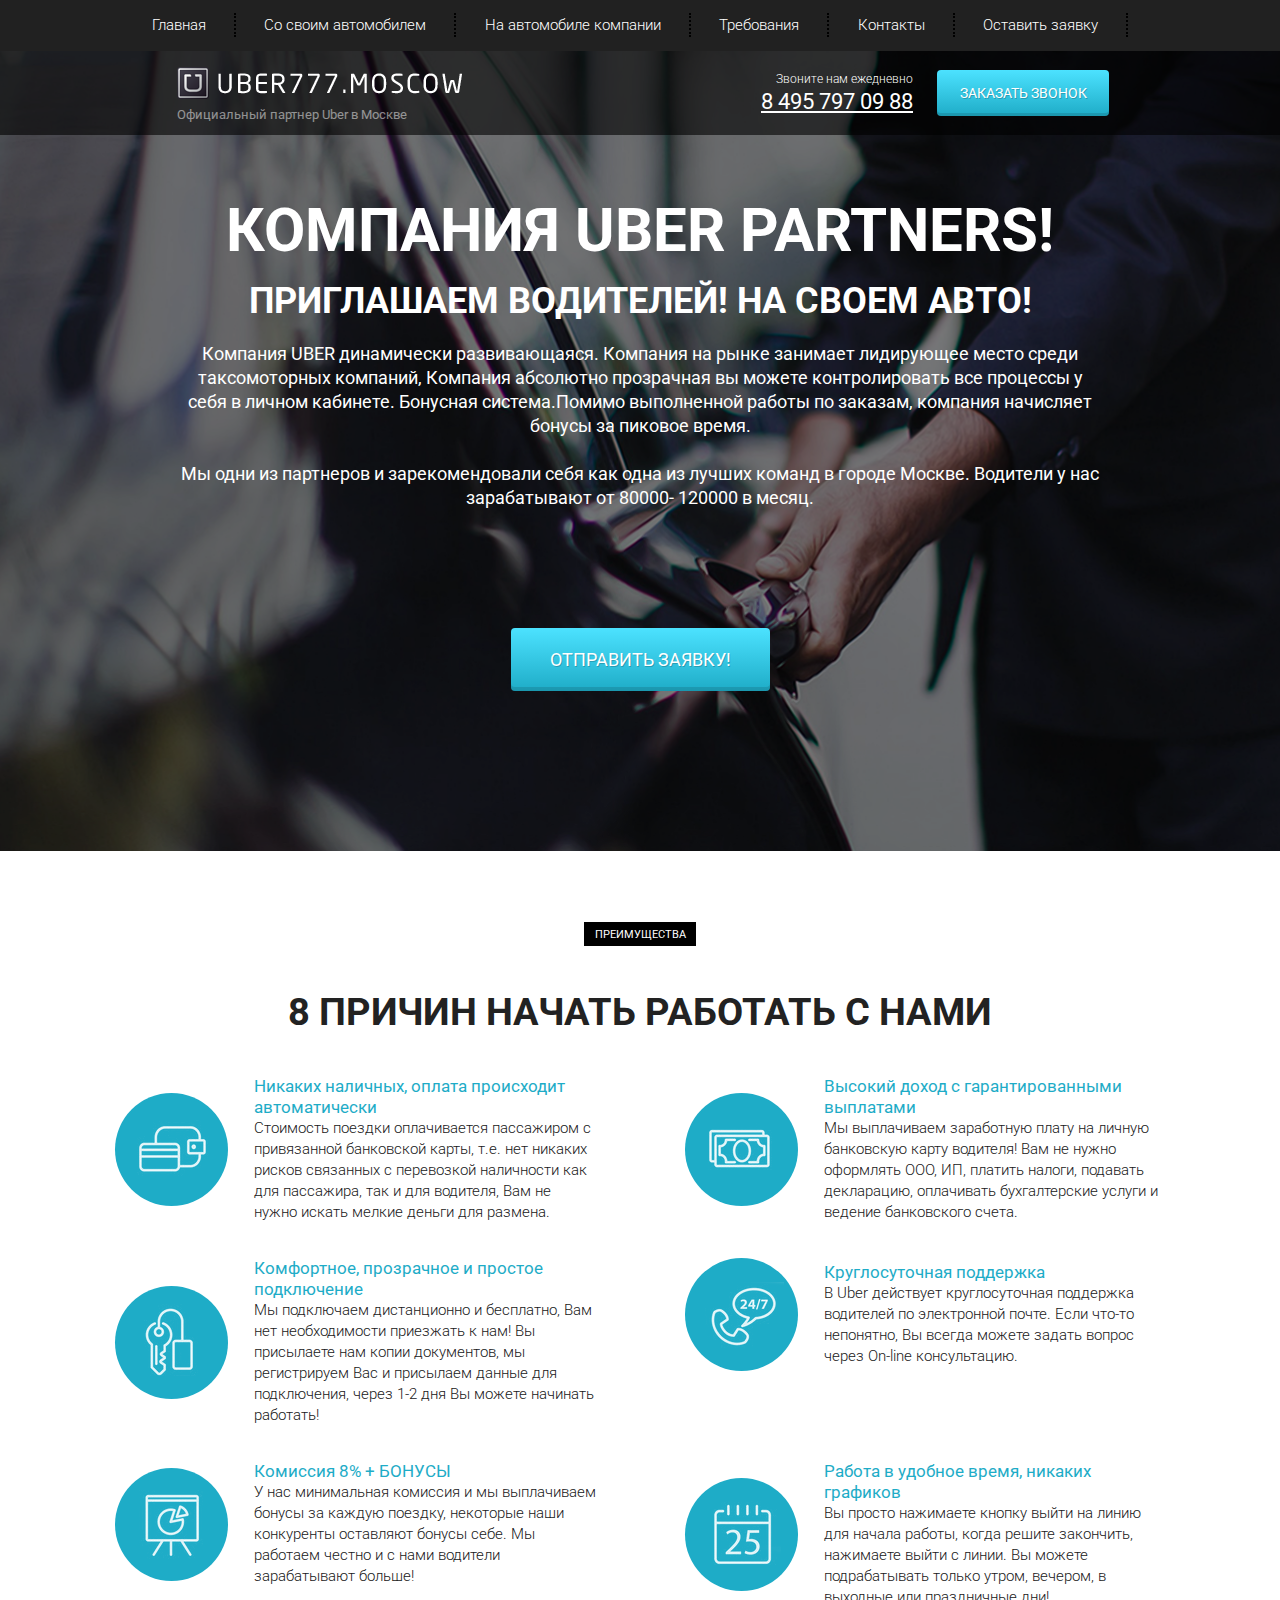
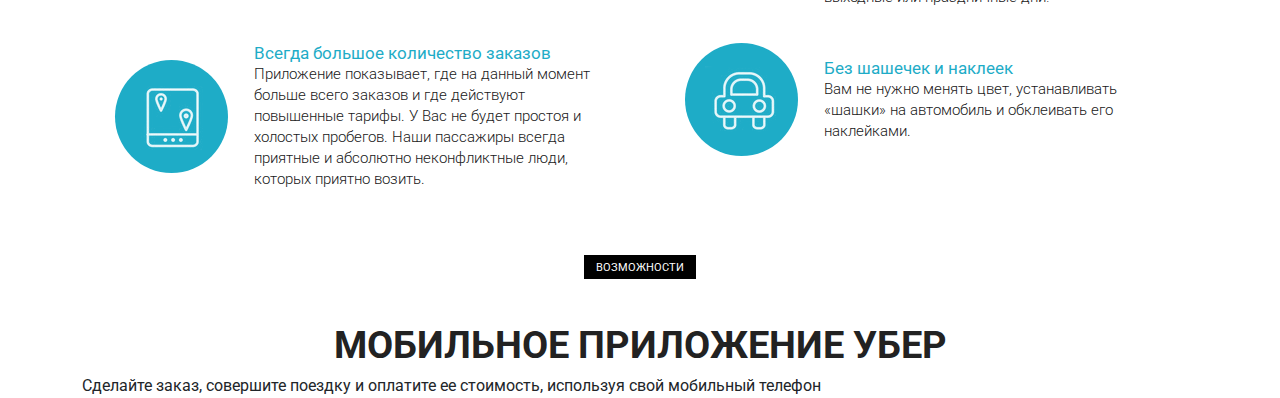
==== src/index.html @ 4f7b9e72 "1" ====
<!DOCTYPE html>
<html lang="en">
    <head>
        <meta charset="UTF-8">
        <meta http-equiv="X-UA-Compatible" content="IE=edge">
        <meta name="viewport" content="width=device-width, initial-scale=1.0">
        <title>Document</title>
        <link rel="stylesheet" href="https://fonts.googleapis.com/css2?family=Roboto:wght@300;400;700&display=swap">
        <link rel="stylesheet" href="css/bootstrap-reboot.min.css">
        <link rel="stylesheet" href="css/bootstrap-grid.min.css">
        <link rel="stylesheet" href="css/style.min.css">
    </head>

    <body>
        <header>
            <nav>
                <div class="container">
                    <ul class="menu">
                        <li class="menu_item"><a href="#" class="menu_link">Главная</a></li>
                        <li class="menu_item"><a href="#" class="menu_link">Со своим автомобилем</a></li>
                        <li class="menu_item"><a href="#" class="menu_link">На автомобиле компании</a></li>
                        <li class="menu_item"><a href="#" class="menu_link">Требования</a></li>
                        <li class="menu_item"><a href="#" class="menu_link">Контакты</a></li>
                        <li class="menu_item"><a href="#" class="menu_link">Оставить заявку</a></li>
                    </ul>
                </div>
            </nav> <!-- создали меню навигации -->
            <div class="subheader">
                <div class="container">
                    <div class="row">
                        <div class="col-md-4 offset-md-1">
                            <a href="#" class="subheader_logo"><img src="icons/uber_icon.png" alt="logo"></a>
                            <div class="subheader_official">Официальный партнер Uber в Москве</div>
                        </div>
    
                        <div class="col-md-2 offset-md-2">
                            <div class="subheader_call">Звоните нам ежедневно</div>
                            <a href="tel:84957970988" class="subheader_phone">8 495 797 09 88</a>
                        </div>
    
                        <div class="col-md-2">
                            <button class="subheader_btn">заказать звонок</button>
                        </div>
                    </div>
                </div>
            </div> <!-- создали панель под меню -->
        </header>

        <section class="promo">
            <div class="container">
                <div class="row">
                    <div class="col-md-10 offset-md-1">
                        <h1 class="promo_header">КОМПАНИЯ UBER PARTNERS!</h1>
                        <h2 class="promo_subheader">ПРИГЛАШАЕМ ВОДИТЕЛЕЙ! НА СВОЕМ АВТО!</h2>
                        <div class="promo_descr">Компания UBER  динамически развивающаяся. Компания на рынке занимает лидирующее место среди
                        таксомоторных компаний, Компания абсолютно прозрачная вы можете контролировать все процессы у себя в личном кабинете. Бонуcная система.Помимо выполненной работы по заказам, компания начисляет бонусы за
                        пиковое время.
                        <br><br>
                        Мы одни из партнеров и зарекомендовали себя как одна из лучших команд в городе Москве.  Водители у нас
                        зарабатывают от 80000- 120000 в месяц.</div>
                        <button class="promo_btn">ОТПРАВИТЬ ЗАЯВКУ!</button>
                    </div>
                </div>
            </div>
        </section>

        <section class="advantages">
            <div class="container">
                <button class="label">преимущества</button>
                <div class="titel">8 причин начать работать с нами</div>
                <div class="row">
                    <div class="col-md-6">
                        <div class="advantages_item">
                            <div class="advantages_icon">
                                <img src="icons/icon_3.png" alt="3">
                            </div>
                            <div class="advantages_descr">
                                <div class="advantages_header">
                                    Никаких наличных, оплата происходит
                                    автоматически
                                </div>
                                <div class="advantages_text">
                                    Стоимость поездки оплачивается пассажиром с привязанной банковской карты, т.е. нет никаких рисков связанных с перевозкой наличности как для пассажира, так и для водителя, Вам не нужно искать мелкие деньги для размена.
                                </div>
                            </div>
                        </div>
                    </div>
                    <div class="col-md-6">
                        <div class="advantages_item">
                            <div class="advantages_icon">
                                <img src="icons/icon_6.png" alt="6">
                            </div>
                            <div class="advantages_descr">
                                <div class="advantages_header">
                                    Высокий доход с гарантированными
                                    выплатами
                                </div>
                                <div class="advantages_text">
                                    Мы выплачиваем заработную плату на личную банковскую карту водителя! Вам не нужно оформлять ООО, ИП, платить налоги, подавать декларацию, оплачивать бухгалтерские услуги и ведение банковского счета.
                                </div>
                            </div>
                        </div>
                    </div>
                    <div class="col-md-6">
                        <div class="advantages_item">
                            <div class="advantages_icon">
                                <img src="icons/icon_2.png" alt="2">
                            </div>
                            <div class="advantages_descr">
                                <div class="advantages_header">
                                    Комфортное, прозрачное и простое
                                    подключение
                                </div>
                                <div class="advantages_text">
                                    Мы подключаем дистанционно и бесплатно, Вам нет необходимости приезжать к нам! Вы присылаете нам копии документов, мы регистрируем Вас и присылаем данные для подключения, через 1-2 дня Вы можете начинать работать!
                                </div>
                            </div>
                        </div>
                    </div>
                    <div class="col-md-6">
                        <div class="advantages_item">
                            <div class="advantages_icon">
                                <img src="icons/icon_4.png" alt="4">
                            </div>
                            <div class="advantages_descr">
                                <div class="advantages_header">
                                    Круглосуточная поддержка
                                </div>
                                <div class="advantages_text">
                                    В Uber действует круглосуточная поддержка водителей по электронной почте. Если что-то непонятно, Вы всегда можете задать вопрос через On-line консультацию.
                                </div>
                            </div>
                        </div>
                    </div>

                    <div class="col-md-6">
                        <div class="advantages_item">
                            <div class="advantages_icon">
                                <img  src="icons/icon_8.png" alt="8">
                            </div>
                            <div class="advantages_descr">
                                <div class="advantages_header">
                                    Комиссия 8% + БОНУСЫ
                                </div>
                                <div class="advantages_text">
                                    У нас минимальная комиссия и мы выплачиваем бонусы за каждую поездку, некоторые наши конкуренты оставляют бонусы себе. Мы работаем честно и с нами водители зарабатывают больше!
                                </div>
                            </div>
                        </div>
                    </div>
                    <div class="col-md-6">
                        <div class="advantages_item">
                            <div class="advantages_icon">
                                <img src="icons/icon_5.png" alt="5">
                            </div> 
                            <div class="advantages_descr">
                                <div class="advantages_header">
                                    Работа в удобное время, никаких
                                    графиков
                                </div>
                                <div class="advantages_text">
                                    Вы просто нажимаете кнопку выйти на линию для начала работы, когда решите закончить, нажимаете выйти с линии. Вы можете подрабатывать только утром, вечером, в выходные или праздничные дни! 
                                </div>
                            </div>
                        </div>
                    </div>
                    <div class="col-md-6">
                        <div class="advantages_item">
                            <div class="advantages_icon">
                                <img src="icons/icon_1.png" alt="1">
                            </div>
                            <div class="advantages_descr">
                                <div class="advantages_header">
                                    Всегда большое количество заказов
                                </div>
                                <div class="advantages_text">
                                    Приложение показывает, где на данный момент больше всего заказов и где действуют повышенные тарифы. У Вас не будет простоя и холостых пробегов. Наши пассажиры всегда приятные и абсолютно неконфликтные люди, которых приятно возить.
                                </div>
                            </div>
                        </div>
                    </div>
                    <div class="col-md-6">
                        <div class="advantages_item">
                            <div class="advantages_icon">
                                <img src="icons/icon_7.png" alt="7">
                            </div>
                            <div class="advantages_descr">
                                <div class="advantages_header">
                                    Без шашечек и наклеек
                                </div>
                                <div class="advantages_text">
                                    Вам не нужно менять цвет, устанавливать «шашки» на автомобиль и обклеивать его наклейками.
                                </div>
                            </div>
                        </div>
                    </div>
                </div>
            </div>
        </section>

        <section class="mobile">
            <div class="container">
                <button class="label">Возможности</button>
                <div class="titel">мобильное приложение убер</div>
                <div class="subtitel">Сделайте заказ, совершите поездку и оплатите ее стоимость, используя свой мобильный телефон</div>
            </div>
        </section>
    </body>
</html>
---- src/css/style.min.css ----
*{font-family:"Roboto",sans-serif}header{position:relative}nav{height:51px;background-color:#212121}.menu{display:-webkit-box;display:-ms-flexbox;display:flex;-webkit-box-pack:justify;-ms-flex-pack:justify;justify-content:space-between;padding:13px 70px;margin:0;list-style-type:none}.menu .menu_link{color:#fff;font-size:15px;font-weight:300;text-decoration:none}.menu .menu_item{border-right:2px dotted #000;padding-right:28px}.subheader{position:absolute;width:100%;height:84px;background-color:rgba(0,0,0,.6)}.subheader .subheader_logo{display:block;max-width:100%;margin-top:16px}.subheader .subheader_official{margin-top:6px;opacity:.5;color:#fff;font-size:13px;font-weight:400}.subheader .subheader_call{margin-top:19px;color:#fff;font-size:12px;font-weight:300;text-align:right}.subheader .subheader_phone{display:block;margin-top:8px;color:#fff;font-size:22px;text-transform:uppercase;font-weight:400;text-align:right;line-height:12px}.subheader .subheader_btn{margin-top:19px;width:172px;height:46px;-webkit-box-shadow:inset 0 -3px 0 rgba(0,0,0,.12);box-shadow:inset 0 -3px 0 rgba(0,0,0,.12);border:none;border-radius:4px;background-image:-webkit-gradient(linear, left bottom, left top, from(#1eacc7), to(#4ce2ff));background-image:linear-gradient(to top, #1eacc7 0%, #4ce2ff 100%);text-shadow:1px 1px 0 rgba(0,0,0,.21);color:#fff;font-size:14px;font-weight:400;text-transform:uppercase}.promo{min-height:800px;background:url("../img/car_door.png") center center/cover no-repeat;padding:150px 0 130px 0}.promo .promo_header{color:#fff;font-size:60px;font-weight:700;text-transform:uppercase;line-height:60px;margin:0;text-align:center}.promo .promo_subheader{color:#fff;font-size:36px;font-weight:700;text-transform:uppercase;line-height:36px;margin:0;margin-top:22px;text-align:center}.promo .promo_descr{margin-top:23px;color:#fff;font-size:18px;font-weight:400;line-height:24px;text-align:center}.promo .promo_btn{display:block;margin:118px auto 0 auto;width:259px;height:63px;-webkit-box-shadow:inset 0 -4px 0 rgba(0,0,0,.12);box-shadow:inset 0 -4px 0 rgba(0,0,0,.12);border:none;border-radius:4px;background-image:-webkit-gradient(linear, left bottom, left top, from(#1eacc7), to(#4ce2ff));background-image:linear-gradient(to top, #1eacc7 0%, #4ce2ff 100%);text-shadow:1px 1px 0 rgba(0,0,0,.21);color:#fff;font-size:18px;font-weight:400;text-transform:uppercase}.label{display:block;margin:0 auto;padding-top:3px;width:112px;height:24px;background-color:#000;border:none;color:#fff;font-size:11px;font-weight:400;text-transform:uppercase}.titel{margin:38px auto 0 auto;color:#222;font-size:38px;font-weight:700;text-align:center;text-transform:uppercase}.advantages{margin:71px 0 65px 0}.advantages .advantages_item{display:-webkit-box;display:-ms-flexbox;display:flex;-webkit-box-pack:center;-ms-flex-pack:center;justify-content:center;-webkit-box-align:center;-ms-flex-align:center;align-items:center;margin-top:35px}.advantages .advantages_item .advantages_icon{display:-webkit-box;display:-ms-flexbox;display:flex;-webkit-box-pack:center;-ms-flex-pack:center;justify-content:center;-webkit-box-align:center;-ms-flex-align:center;align-items:center;margin-right:26px;width:113px;height:113px;background-color:#1eacc7;border-radius:100%}.advantages .advantages_item .advantages_descr{width:342px}.advantages .advantages_item .advantages_descr .advantages_header{line-height:21px;color:#1eacc7;font-size:17px;font-weight:400}.advantages .advantages_item .advantages_descr .advantages_text{color:#202020;font-size:15px;font-weight:300;line-height:21px}/*# sourceMappingURL=style.min.css.map */
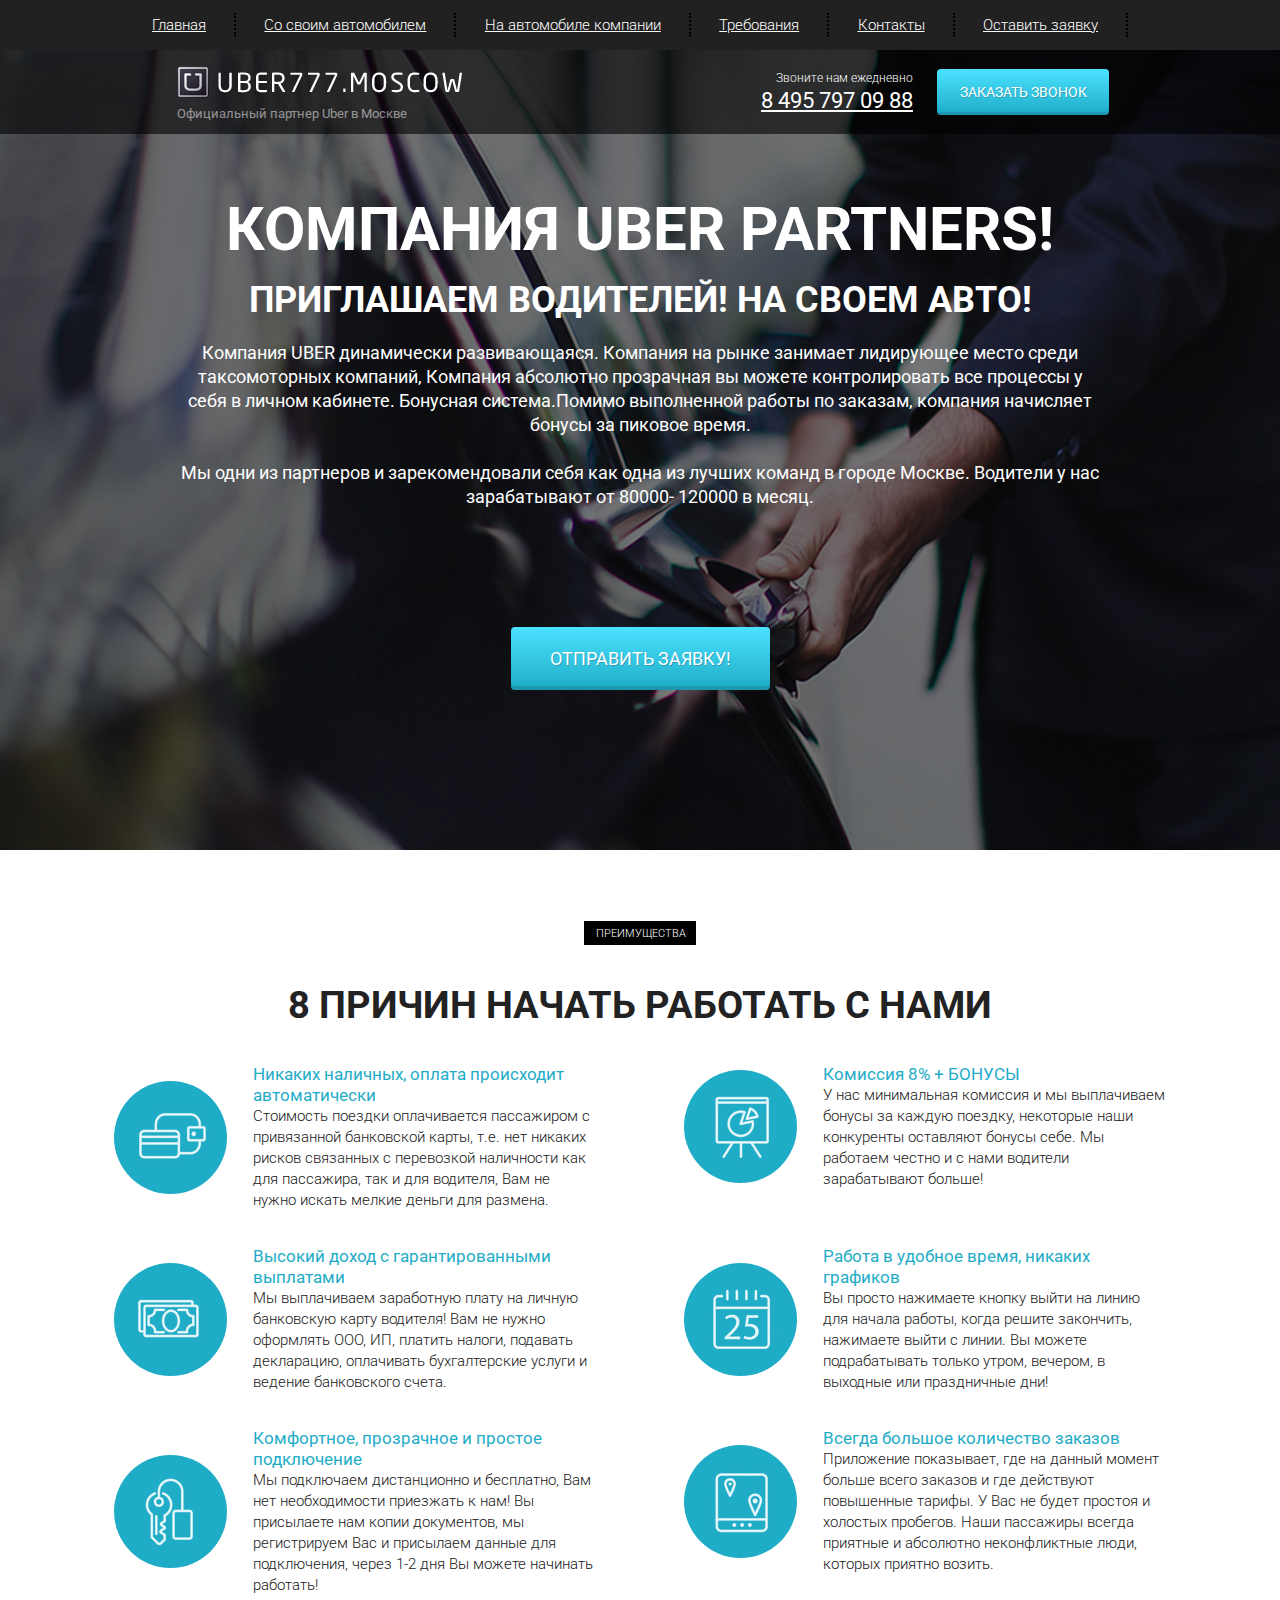
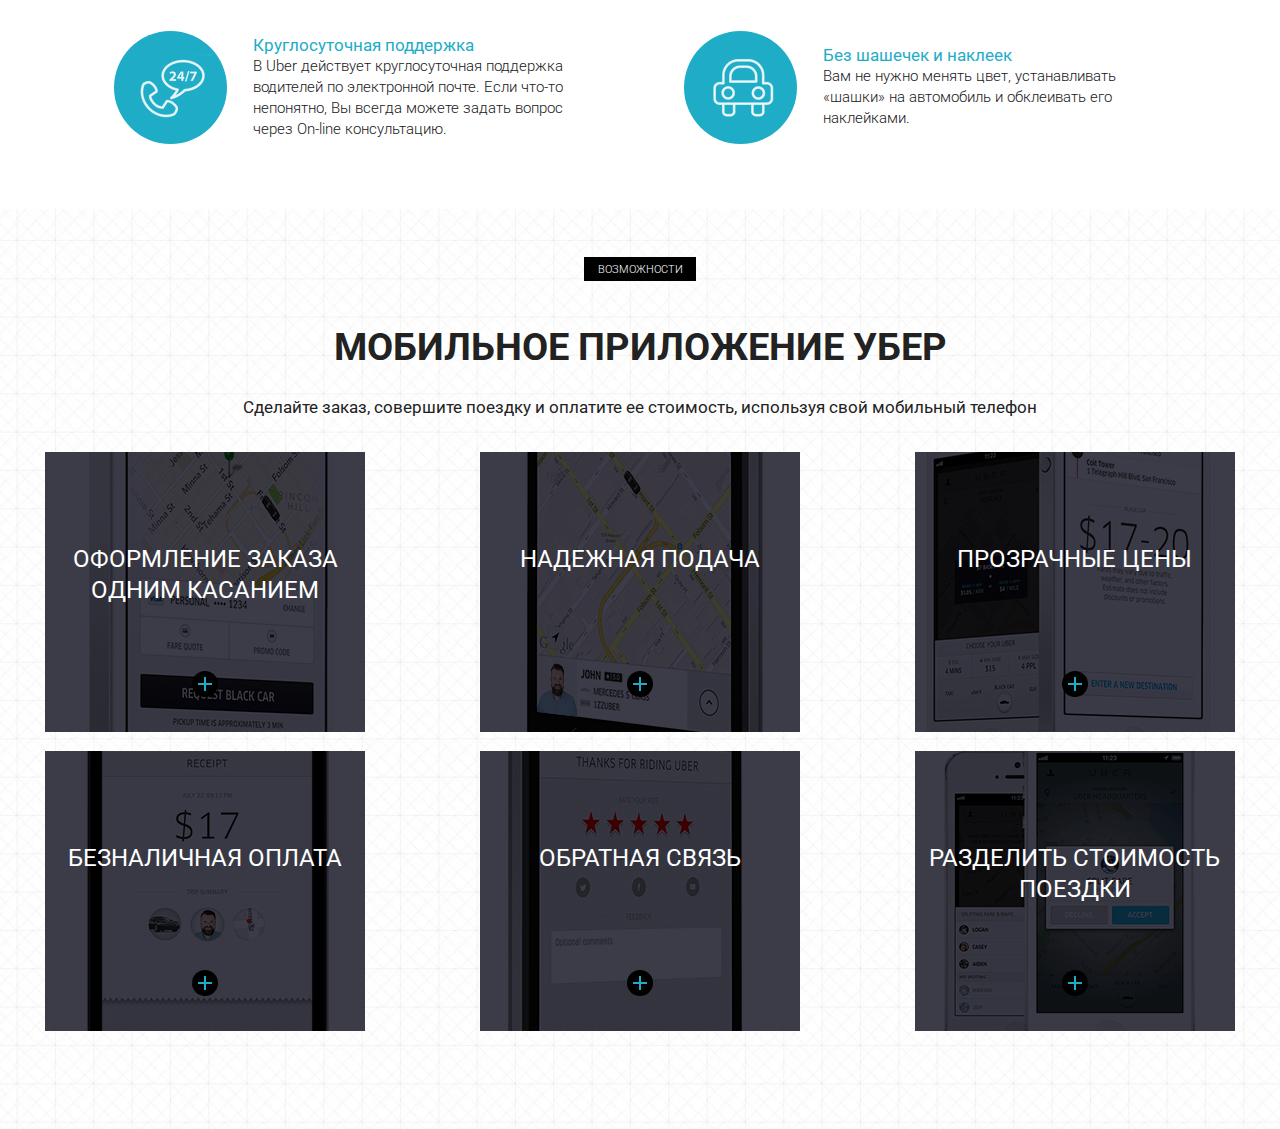
==== commit eafc7a2f: "1.02" ====
--- a/src/index.html
+++ b/src/index.html
@@ -64,131 +64,110 @@
             </div>
         </section>
 
-        <section class="advantages">
+        <section class="reasons">
             <div class="container">
-                <button class="label">преимущества</button>
-                <div class="titel">8 причин начать работать с нами</div>
+                <div class="label">преимущества</div>
+                <h2 class="title">8 причин начать работать с нами</h2>
                 <div class="row">
                     <div class="col-md-6">
-                        <div class="advantages_item">
-                            <div class="advantages_icon">
-                                <img src="icons/icon_3.png" alt="3">
-                            </div>
-                            <div class="advantages_descr">
-                                <div class="advantages_header">
-                                    Никаких наличных, оплата происходит
-                                    автоматически
-                                </div>
-                                <div class="advantages_text">
+                        <div class="reasons_block">
+                            <div class="reasons_round">
+                                <img src="icons/icon_3.png" alt="reason">
+                            </div>
+                            <div class="reasons_descr">
+                                <div class="reasons_subtitle">Никаких наличных, оплата происходит автоматически</div>
+                                <div class="reasons_text">
                                     Стоимость поездки оплачивается пассажиром с привязанной банковской карты, т.е. нет никаких рисков связанных с перевозкой наличности как для пассажира, так и для водителя, Вам не нужно искать мелкие деньги для размена.
                                 </div>
                             </div>
                         </div>
                     </div>
                     <div class="col-md-6">
-                        <div class="advantages_item">
-                            <div class="advantages_icon">
-                                <img src="icons/icon_6.png" alt="6">
-                            </div>
-                            <div class="advantages_descr">
-                                <div class="advantages_header">
-                                    Высокий доход с гарантированными
-                                    выплатами
-                                </div>
-                                <div class="advantages_text">
+                        <div class="reasons_block">
+                            <div class="reasons_round">
+                                <img src="icons/icon_8.png" alt="reason">
+                            </div>
+                            <div class="reasons_descr">
+                                <div class="reasons_subtitle">Комиссия 8% + БОНУСЫ</div>
+                                <div class="reasons_text">
+                                    У нас минимальная комиссия и мы выплачиваем бонусы за каждую поездку, некоторые наши конкуренты оставляют бонусы себе. Мы работаем честно и с нами водители зарабатывают больше!
+                                </div>
+                            </div>
+                        </div>
+                    </div>
+                    <div class="col-md-6">
+                        <div class="reasons_block">
+                            <div class="reasons_round">
+                                <img src="icons/icon_6.png" alt="reason">
+                            </div>
+                            <div class="reasons_descr">
+                                <div class="reasons_subtitle">Высокий доход с гарантированными выплатами</div>
+                                <div class="reasons_text">
                                     Мы выплачиваем заработную плату на личную банковскую карту водителя! Вам не нужно оформлять ООО, ИП, платить налоги, подавать декларацию, оплачивать бухгалтерские услуги и ведение банковского счета.
                                 </div>
                             </div>
                         </div>
                     </div>
                     <div class="col-md-6">
-                        <div class="advantages_item">
-                            <div class="advantages_icon">
-                                <img src="icons/icon_2.png" alt="2">
-                            </div>
-                            <div class="advantages_descr">
-                                <div class="advantages_header">
-                                    Комфортное, прозрачное и простое
-                                    подключение
-                                </div>
-                                <div class="advantages_text">
+                        <div class="reasons_block">
+                            <div class="reasons_round">
+                                <img src="icons/icon_5.png" alt="reason">
+                            </div>
+                            <div class="reasons_descr">
+                                <div class="reasons_subtitle">Работа в удобное время, никаких графиков</div>
+                                <div class="reasons_text">
+                                    Вы просто нажимаете кнопку выйти на линию для начала работы, когда решите закончить, нажимаете выйти с линии. Вы можете подрабатывать только утром, вечером, в выходные или праздничные дни!
+                                </div>
+                            </div>
+                        </div>
+                    </div>
+                    <div class="col-md-6">
+                        <div class="reasons_block">
+                            <div class="reasons_round">
+                                <img src="icons/icon_2.png" alt="reason">
+                            </div>
+                            <div class="reasons_descr">
+                                <div class="reasons_subtitle">Комфортное, прозрачное и простое подключение</div>
+                                <div class="reasons_text">
                                     Мы подключаем дистанционно и бесплатно, Вам нет необходимости приезжать к нам! Вы присылаете нам копии документов, мы регистрируем Вас и присылаем данные для подключения, через 1-2 дня Вы можете начинать работать!
                                 </div>
                             </div>
                         </div>
                     </div>
                     <div class="col-md-6">
-                        <div class="advantages_item">
-                            <div class="advantages_icon">
-                                <img src="icons/icon_4.png" alt="4">
-                            </div>
-                            <div class="advantages_descr">
-                                <div class="advantages_header">
-                                    Круглосуточная поддержка
-                                </div>
-                                <div class="advantages_text">
+                        <div class="reasons_block">
+                            <div class="reasons_round">
+                                <img src="icons/icon_1.png" alt="reason">
+                            </div>
+                            <div class="reasons_descr">
+                                <div class="reasons_subtitle">Всегда большое количество заказов</div>
+                                <div class="reasons_text">
+                                    Приложение показывает, где на данный момент больше всего заказов и где действуют повышенные тарифы. У Вас не будет простоя и холостых пробегов. Наши пассажиры всегда приятные и абсолютно неконфликтные люди, которых приятно возить.
+                                </div>
+                            </div>
+                        </div>
+                    </div>
+                    <div class="col-md-6">
+                        <div class="reasons_block">
+                            <div class="reasons_round">
+                                <img src="icons/icon_4.png" alt="reason">
+                            </div>
+                            <div class="reasons_descr">
+                                <div class="reasons_subtitle">Круглосуточная поддержка</div>
+                                <div class="reasons_text">
                                     В Uber действует круглосуточная поддержка водителей по электронной почте. Если что-то непонятно, Вы всегда можете задать вопрос через On-line консультацию.
                                 </div>
                             </div>
                         </div>
                     </div>
-
-                    <div class="col-md-6">
-                        <div class="advantages_item">
-                            <div class="advantages_icon">
-                                <img  src="icons/icon_8.png" alt="8">
-                            </div>
-                            <div class="advantages_descr">
-                                <div class="advantages_header">
-                                    Комиссия 8% + БОНУСЫ
-                                </div>
-                                <div class="advantages_text">
-                                    У нас минимальная комиссия и мы выплачиваем бонусы за каждую поездку, некоторые наши конкуренты оставляют бонусы себе. Мы работаем честно и с нами водители зарабатывают больше!
-                                </div>
-                            </div>
-                        </div>
-                    </div>
-                    <div class="col-md-6">
-                        <div class="advantages_item">
-                            <div class="advantages_icon">
-                                <img src="icons/icon_5.png" alt="5">
-                            </div> 
-                            <div class="advantages_descr">
-                                <div class="advantages_header">
-                                    Работа в удобное время, никаких
-                                    графиков
-                                </div>
-                                <div class="advantages_text">
-                                    Вы просто нажимаете кнопку выйти на линию для начала работы, когда решите закончить, нажимаете выйти с линии. Вы можете подрабатывать только утром, вечером, в выходные или праздничные дни! 
-                                </div>
-                            </div>
-                        </div>
-                    </div>
-                    <div class="col-md-6">
-                        <div class="advantages_item">
-                            <div class="advantages_icon">
-                                <img src="icons/icon_1.png" alt="1">
-                            </div>
-                            <div class="advantages_descr">
-                                <div class="advantages_header">
-                                    Всегда большое количество заказов
-                                </div>
-                                <div class="advantages_text">
-                                    Приложение показывает, где на данный момент больше всего заказов и где действуют повышенные тарифы. У Вас не будет простоя и холостых пробегов. Наши пассажиры всегда приятные и абсолютно неконфликтные люди, которых приятно возить.
-                                </div>
-                            </div>
-                        </div>
-                    </div>
-                    <div class="col-md-6">
-                        <div class="advantages_item">
-                            <div class="advantages_icon">
-                                <img src="icons/icon_7.png" alt="7">
-                            </div>
-                            <div class="advantages_descr">
-                                <div class="advantages_header">
-                                    Без шашечек и наклеек
-                                </div>
-                                <div class="advantages_text">
+                    <div class="col-md-6">
+                        <div class="reasons_block">
+                            <div class="reasons_round">
+                                <img src="icons/icon_7.png" alt="reason">
+                            </div>
+                            <div class="reasons_descr">
+                                <div class="reasons_subtitle">Без шашечек и наклеек</div>
+                                <div class="reasons_text">
                                     Вам не нужно менять цвет, устанавливать «шашки» на автомобиль и обклеивать его наклейками.
                                 </div>
                             </div>
@@ -200,9 +179,49 @@
 
         <section class="mobile">
             <div class="container">
-                <button class="label">Возможности</button>
-                <div class="titel">мобильное приложение убер</div>
-                <div class="subtitel">Сделайте заказ, совершите поездку и оплатите ее стоимость, используя свой мобильный телефон</div>
+                <div class="label">Возможности</div>
+                <div class="title">мобильное приложение убер</div>
+                <div class="subtitle">Сделайте заказ, совершите поездку и оплатите ее стоимость, используя свой мобильный телефон</div>
+            </div>
+
+            <div class="row">
+                <div class="col-md-4">
+                    <div class="mobile_item mobile_item_1">
+                        <div class="mobile_item_subtitle">оформление заказа одним касанием</div>
+                        <div class="mobile_item_plus"><img src="icons/plus_app.png" alt="plus"></div>
+                    </div>
+                </div>
+                <div class="col-md-4">
+                    <div class="mobile_item mobile_item_2">
+                        <div class="mobile_item_subtitle">надежная подача</div>
+                        <div class="mobile_item_plus"><img src="icons/plus_app.png" alt="plus"></div>
+                    </div>
+                </div>
+                <div class="col-md-4">
+                    <div class="mobile_item mobile_item_3">
+                        <div class="mobile_item_subtitle">прозрачные цены</div>
+                        <div class="mobile_item_plus"><img src="icons/plus_app.png" alt="plus"></div>
+                    </div>
+                </div>
+                <div class="col-md-4">
+                    <div class="mobile_item mobile_item_4">
+                        <div class="mobile_item_subtitle">безналичная оплата</div>
+                        <div class="mobile_item_plus"><img src="icons/plus_app.png" alt="plus"></div>
+                    </div>
+                </div>
+                <div class="col-md-4">
+                    <div class="mobile_item mobile_item_5">
+                        <div class="mobile_item_subtitle">обратная связь</div>
+                        <div class="mobile_item_plus"><img src="icons/plus_app.png" alt="plus"></div>
+                    </div>
+                </div>
+                <div class="col-md-4">
+                    <div class="mobile_item mobile_item_6">
+                        <div class="mobile_item_subtitle">разделить
+                            стоимость поездки</div>
+                        <div class="mobile_item_plus"><img src="icons/plus_app.png" alt="plus"></div>
+                    </div>
+                </div>
             </div>
         </section>
     </body>
--- a/src/css/style.min.css
+++ b/src/css/style.min.css
@@ -1 +1 @@
-*{font-family:"Roboto",sans-serif}header{position:relative}nav{height:51px;background-color:#212121}.menu{display:-webkit-box;display:-ms-flexbox;display:flex;-webkit-box-pack:justify;-ms-flex-pack:justify;justify-content:space-between;padding:13px 70px;margin:0;list-style-type:none}.menu .menu_link{color:#fff;font-size:15px;font-weight:300;text-decoration:none}.menu .menu_item{border-right:2px dotted #000;padding-right:28px}.subheader{position:absolute;width:100%;height:84px;background-color:rgba(0,0,0,.6)}.subheader .subheader_logo{display:block;max-width:100%;margin-top:16px}.subheader .subheader_official{margin-top:6px;opacity:.5;color:#fff;font-size:13px;font-weight:400}.subheader .subheader_call{margin-top:19px;color:#fff;font-size:12px;font-weight:300;text-align:right}.subheader .subheader_phone{display:block;margin-top:8px;color:#fff;font-size:22px;text-transform:uppercase;font-weight:400;text-align:right;line-height:12px}.subheader .subheader_btn{margin-top:19px;width:172px;height:46px;-webkit-box-shadow:inset 0 -3px 0 rgba(0,0,0,.12);box-shadow:inset 0 -3px 0 rgba(0,0,0,.12);border:none;border-radius:4px;background-image:-webkit-gradient(linear, left bottom, left top, from(#1eacc7), to(#4ce2ff));background-image:linear-gradient(to top, #1eacc7 0%, #4ce2ff 100%);text-shadow:1px 1px 0 rgba(0,0,0,.21);color:#fff;font-size:14px;font-weight:400;text-transform:uppercase}.promo{min-height:800px;background:url("../img/car_door.png") center center/cover no-repeat;padding:150px 0 130px 0}.promo .promo_header{color:#fff;font-size:60px;font-weight:700;text-transform:uppercase;line-height:60px;margin:0;text-align:center}.promo .promo_subheader{color:#fff;font-size:36px;font-weight:700;text-transform:uppercase;line-height:36px;margin:0;margin-top:22px;text-align:center}.promo .promo_descr{margin-top:23px;color:#fff;font-size:18px;font-weight:400;line-height:24px;text-align:center}.promo .promo_btn{display:block;margin:118px auto 0 auto;width:259px;height:63px;-webkit-box-shadow:inset 0 -4px 0 rgba(0,0,0,.12);box-shadow:inset 0 -4px 0 rgba(0,0,0,.12);border:none;border-radius:4px;background-image:-webkit-gradient(linear, left bottom, left top, from(#1eacc7), to(#4ce2ff));background-image:linear-gradient(to top, #1eacc7 0%, #4ce2ff 100%);text-shadow:1px 1px 0 rgba(0,0,0,.21);color:#fff;font-size:18px;font-weight:400;text-transform:uppercase}.label{display:block;margin:0 auto;padding-top:3px;width:112px;height:24px;background-color:#000;border:none;color:#fff;font-size:11px;font-weight:400;text-transform:uppercase}.titel{margin:38px auto 0 auto;color:#222;font-size:38px;font-weight:700;text-align:center;text-transform:uppercase}.advantages{margin:71px 0 65px 0}.advantages .advantages_item{display:-webkit-box;display:-ms-flexbox;display:flex;-webkit-box-pack:center;-ms-flex-pack:center;justify-content:center;-webkit-box-align:center;-ms-flex-align:center;align-items:center;margin-top:35px}.advantages .advantages_item .advantages_icon{display:-webkit-box;display:-ms-flexbox;display:flex;-webkit-box-pack:center;-ms-flex-pack:center;justify-content:center;-webkit-box-align:center;-ms-flex-align:center;align-items:center;margin-right:26px;width:113px;height:113px;background-color:#1eacc7;border-radius:100%}.advantages .advantages_item .advantages_descr{width:342px}.advantages .advantages_item .advantages_descr .advantages_header{line-height:21px;color:#1eacc7;font-size:17px;font-weight:400}.advantages .advantages_item .advantages_descr .advantages_text{color:#202020;font-size:15px;font-weight:300;line-height:21px}/*# sourceMappingURL=style.min.css.map */+*{font-family:"Roboto",sans-serif}header{position:relative;height:50px}nav{position:fixed;width:100%;height:50px;background-color:#212121;z-index:2}.menu{display:-webkit-box;display:-ms-flexbox;display:flex;-webkit-box-pack:justify;-ms-flex-pack:justify;justify-content:space-between;padding:13px 70px;margin:0;list-style-type:none}.menu .menu_link{color:#fff;font-size:15px;font-weight:300}.menu .menu_item{border-right:2px dotted #000;padding-right:28px}.subheader{position:absolute;top:50px;width:100%;height:84px;background-color:rgba(0,0,0,.6)}.subheader .subheader_logo{display:block;max-width:100%;margin-top:16px}.subheader .subheader_official{margin-top:6px;opacity:.5;color:#fff;font-size:13px;font-weight:400}.subheader .subheader_call{color:#fff;font-size:12px;font-weight:300;margin-top:19px;text-align:right}.subheader .subheader_phone{display:block;margin-top:8px;color:#fff;font-size:22px;font-weight:400;text-transform:uppercase;text-align:right;line-height:12px}.subheader .subheader_btn{margin-top:19px;width:172px;height:46px;-webkit-box-shadow:inset 0 -3px 0 rgba(0,0,0,.12);box-shadow:inset 0 -3px 0 rgba(0,0,0,.12);border:none;border-radius:4px;background-image:-webkit-gradient(linear, left bottom, left top, from(#1eacc7), to(#4ce2ff));background-image:linear-gradient(to top, #1eacc7 0%, #4ce2ff 100%);text-shadow:1px 1px 0 rgba(0,0,0,.21);color:#fff;font-size:14px;font-weight:400;text-transform:uppercase}.promo{min-height:800px;background:url("../img/car_door.png") center center/cover no-repeat;padding:150px 0 135px 0}.promo .promo_header{color:#fff;font-weight:700;text-transform:uppercase;font-size:60px;line-height:60px;margin:0;text-align:center}.promo .promo_subheader{color:#fff;font-weight:700;text-transform:uppercase;font-size:36px;line-height:36px;margin:0;margin-top:22px;text-align:center}.promo .promo_descr{color:#fff;font-size:18px;font-weight:400;line-height:24px;text-align:center;margin-top:23px}.promo .promo_btn{display:block;margin:118px auto 0 auto;width:259px;height:63px;-webkit-box-shadow:inset 0 -4px 0 rgba(0,0,0,.12);box-shadow:inset 0 -4px 0 rgba(0,0,0,.12);border:none;border-radius:4px;background-image:-webkit-gradient(linear, left bottom, left top, from(#1eacc7), to(#4ce2ff));background-image:linear-gradient(to top, #1eacc7 0%, #4ce2ff 100%);text-shadow:1px 1px 0 rgba(0,0,0,.21);color:#fff;font-size:18px;font-weight:400;text-transform:uppercase}.reasons{padding:71px 0 65px 0}.reasons .reasons_block{display:-webkit-box;display:-ms-flexbox;display:flex;-webkit-box-pack:center;-ms-flex-pack:center;justify-content:center;-webkit-box-align:center;-ms-flex-align:center;align-items:center;margin-top:35px}.reasons .reasons_block .reasons_round{display:-webkit-box;display:-ms-flexbox;display:flex;-webkit-box-pack:center;-ms-flex-pack:center;justify-content:center;-webkit-box-align:center;-ms-flex-align:center;align-items:center;margin-right:26px;width:113px;height:113px;background-color:#1eacc7;border-radius:100%}.reasons .reasons_block .reasons_descr{width:343px}.reasons .reasons_block .reasons_descr .reasons_subtitle{line-height:21px;color:#1eacc7;font-size:17px;font-weight:400}.reasons .reasons_block .reasons_descr .reasons_text{color:#202020;font-size:15px;font-weight:300;line-height:21px}.label{margin:0 auto;height:24px;width:112px;padding:5px 12px;background-color:#000;color:#fff;font-size:11px;font-weight:300;text-transform:uppercase;text-align:center}.title{margin-bottom:0;margin-top:38px;color:#222;font-size:38px;font-weight:700;text-transform:uppercase;text-align:center}.subtitle{margin-top:19px;color:#222;font-size:17px;font-weight:400;text-align:center}.mobile{min-height:864px;padding:48px 0 79px 0;background:url("../img/app_bg.png") center center/cover no-repeat}.mobile .row{margin-top:32px}.mobile_item{position:relative;width:320px;height:280px;margin:0 auto;margin-bottom:19px;padding-top:92px}.mobile_item_1{background:url("../img/mob_app_2.png") center center/cover no-repeat}.mobile_item_2{background:url("../img/mob_app_1.png") center center/cover no-repeat}.mobile_item_3{background:url("../img/mob_app_6.png") center center/cover no-repeat}.mobile_item_4{background:url("../img/mob_app_5.png") center center/cover no-repeat}.mobile_item_5{background:url("../img/mob_app_4.png") center center/cover no-repeat}.mobile_item_6{background:url("../img/mob_app_3.png") center center/cover no-repeat}.mobile_item_subtitle{color:#fff;font-size:24px;font-weight:400;line-height:31px;text-align:center;text-transform:uppercase}.mobile_item_plus{display:-webkit-box;display:-ms-flexbox;display:flex;-webkit-box-pack:center;-ms-flex-pack:center;justify-content:center;-webkit-box-align:center;-ms-flex-align:center;align-items:center;position:absolute;bottom:35px;left:50%;-webkit-transform:translateX(-50%);transform:translateX(-50%);width:26px;height:26px;background-color:#000;margin:0 auto;border-radius:100%;cursor:pointer}/*# sourceMappingURL=style.min.css.map */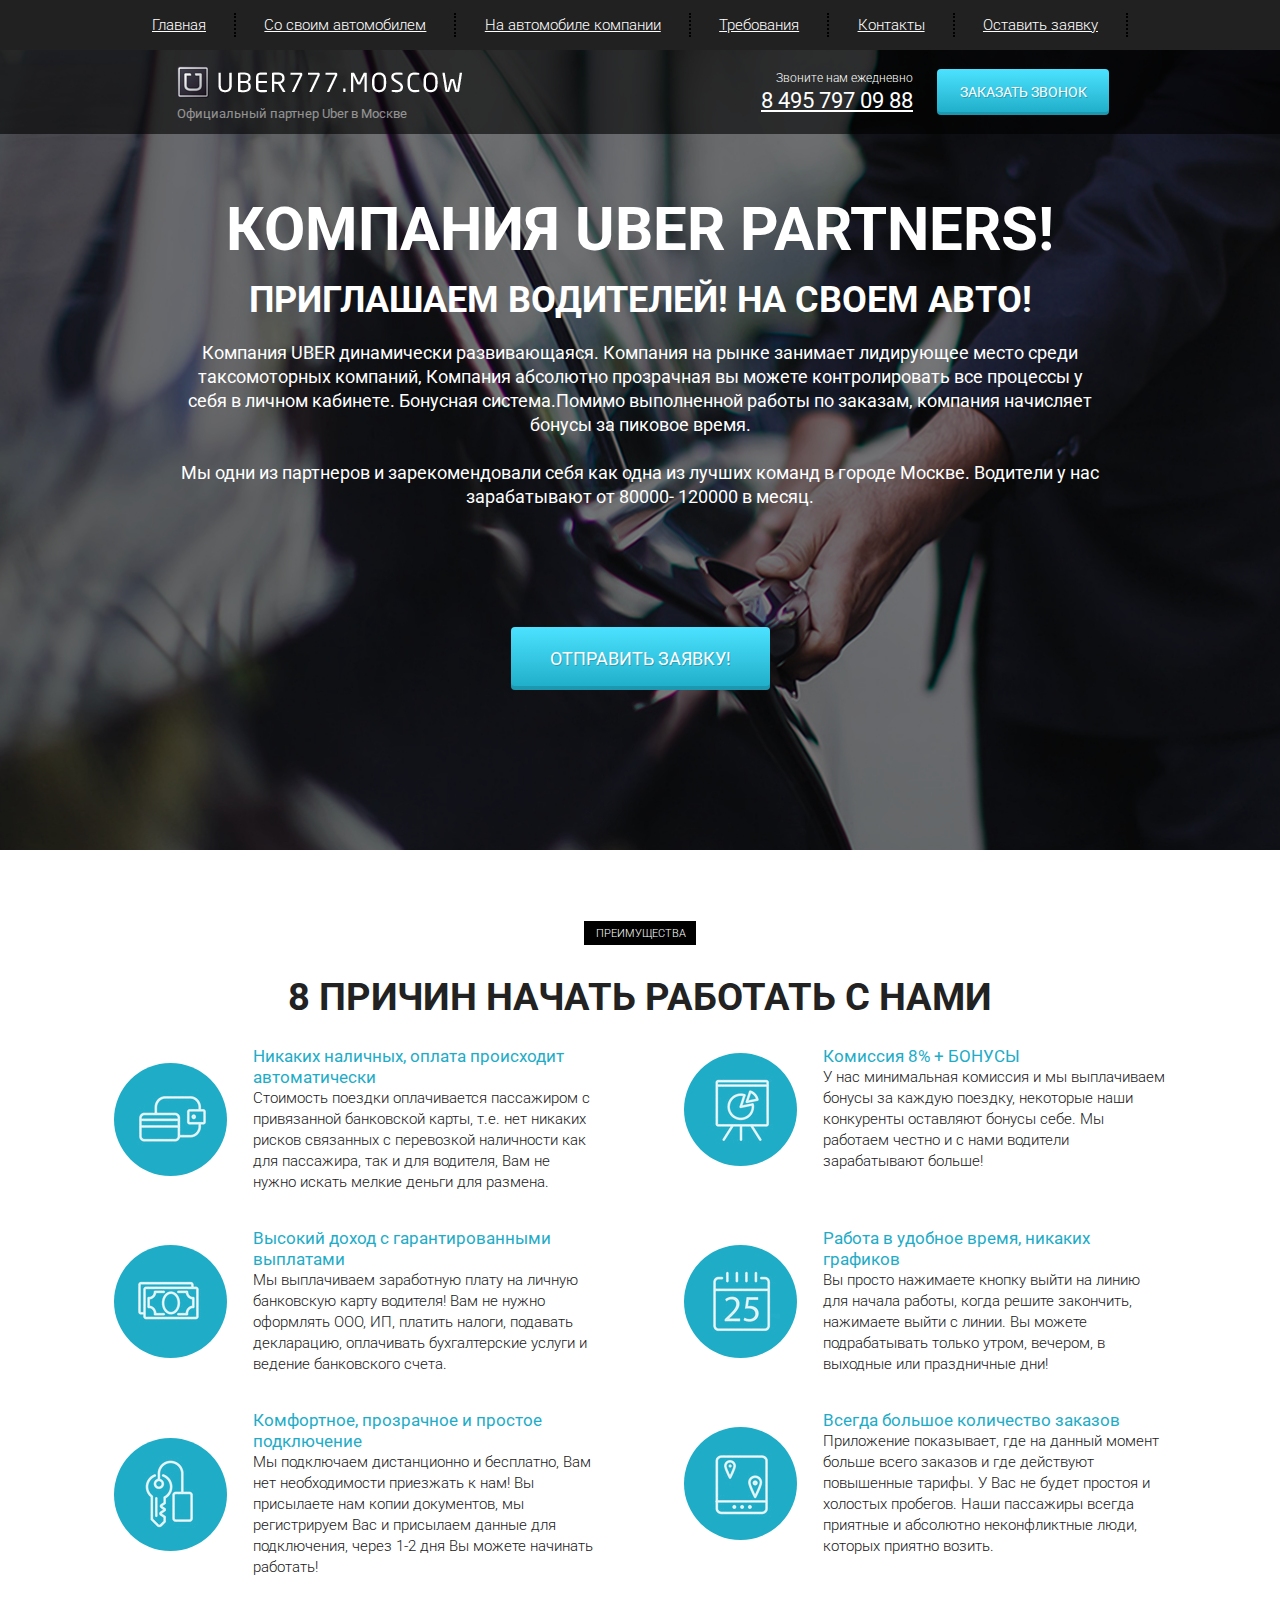
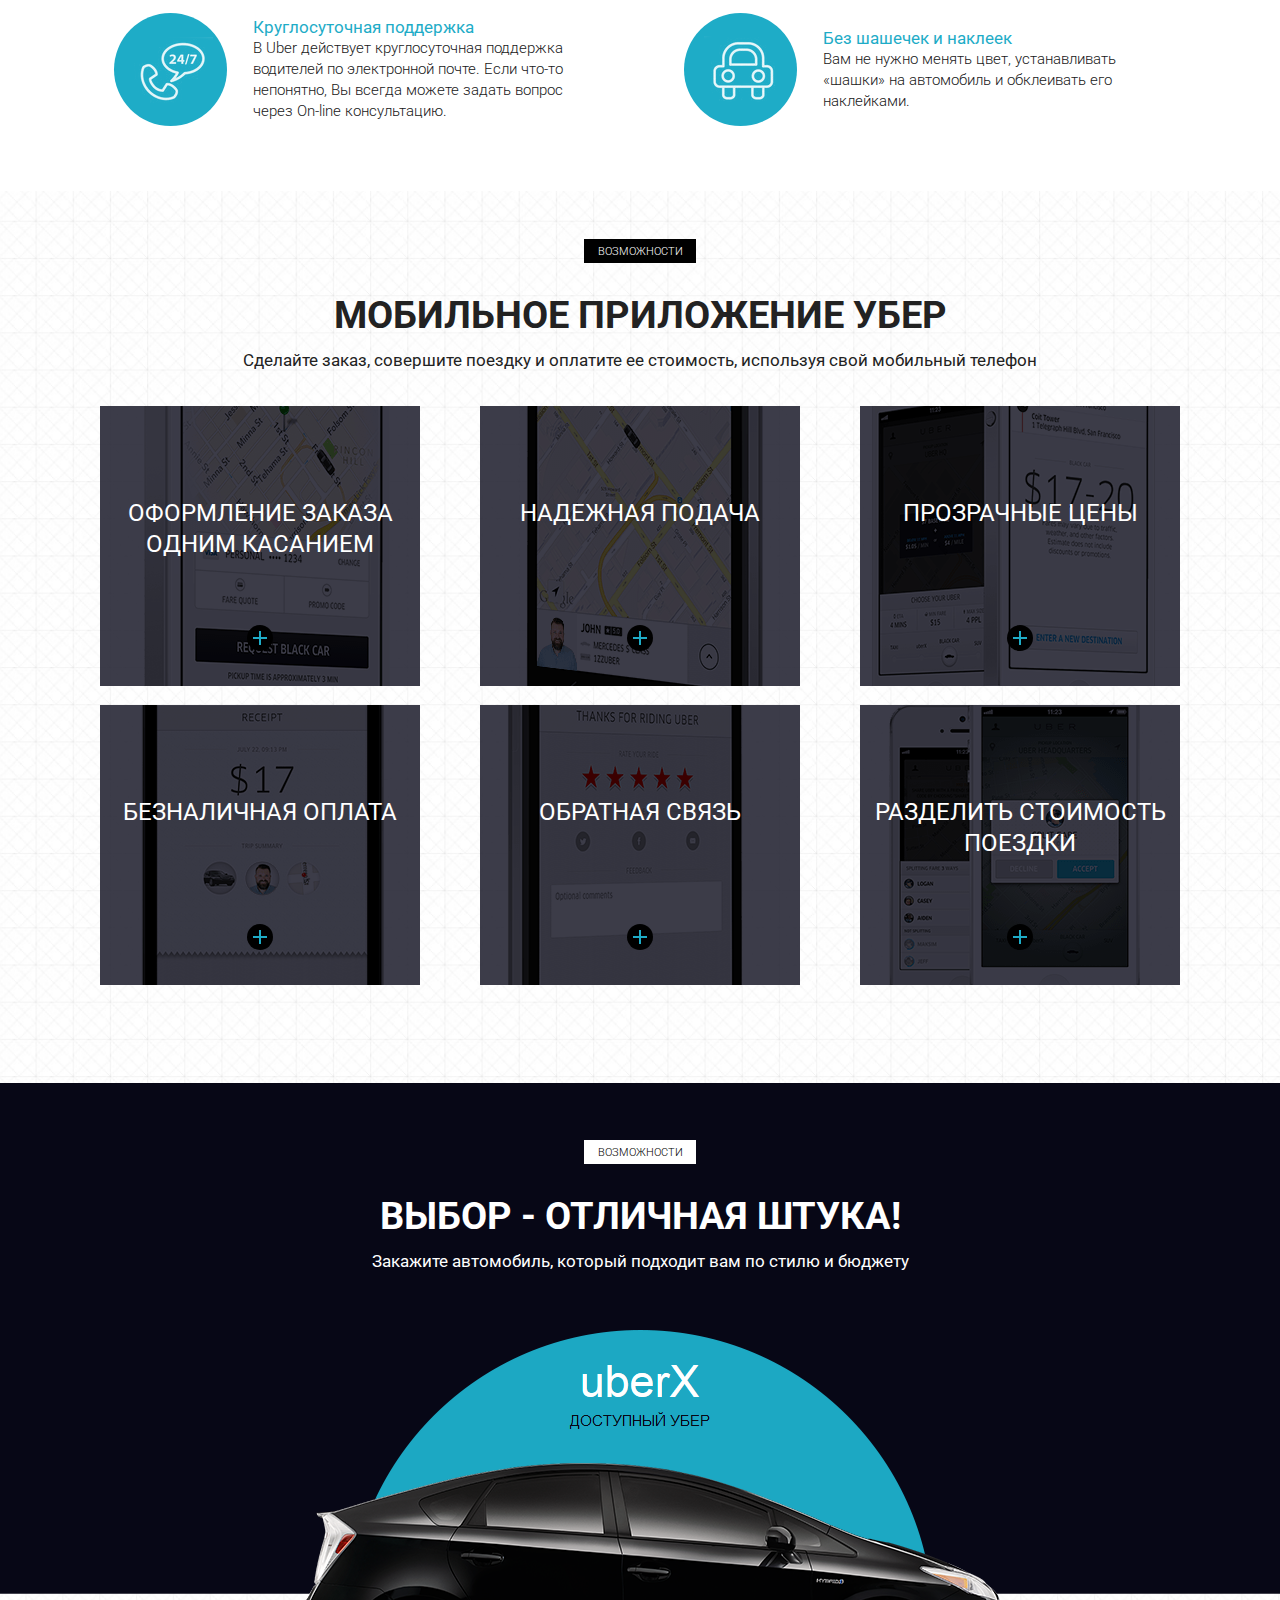
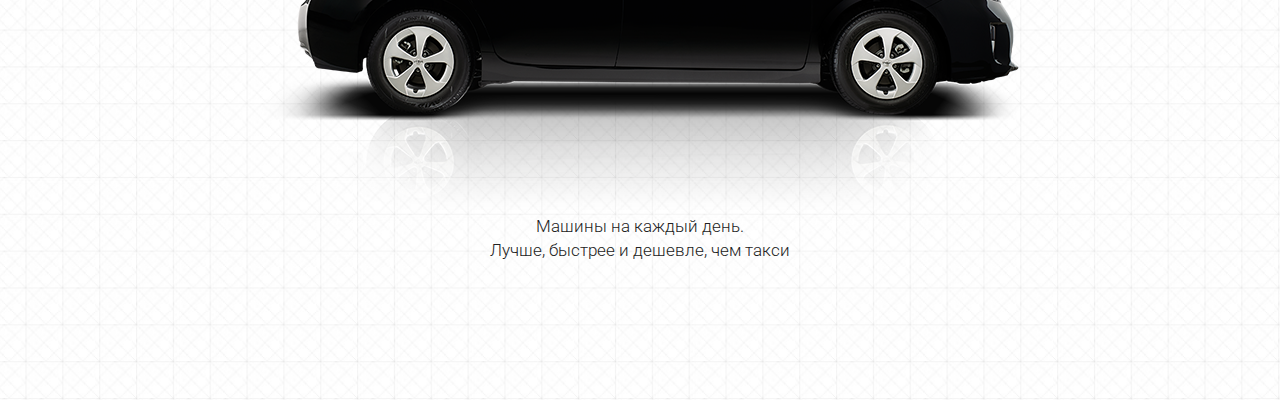
==== commit 97756887: "Homework" ====
--- a/src/index.html
+++ b/src/index.html
@@ -182,47 +182,57 @@
                 <div class="label">Возможности</div>
                 <div class="title">мобильное приложение убер</div>
                 <div class="subtitle">Сделайте заказ, совершите поездку и оплатите ее стоимость, используя свой мобильный телефон</div>
+                
+                <div class="row">
+                    <div class="col-md-4">
+                        <div class="mobile_item mobile_item_1">
+                            <div class="mobile_item_subtitle">оформление заказа одним касанием</div>
+                            <div class="mobile_item_plus"><img src="icons/plus_app.png" alt="plus"></div>
+                        </div>
+                    </div>
+                    <div class="col-md-4">
+                        <div class="mobile_item mobile_item_2">
+                            <div class="mobile_item_subtitle">надежная подача</div>
+                            <div class="mobile_item_plus"><img src="icons/plus_app.png" alt="plus"></div>
+                        </div>
+                    </div>
+                    <div class="col-md-4">
+                        <div class="mobile_item mobile_item_3">
+                            <div class="mobile_item_subtitle">прозрачные цены</div>
+                            <div class="mobile_item_plus"><img src="icons/plus_app.png" alt="plus"></div>
+                        </div>
+                    </div>
+                    <div class="col-md-4">
+                        <div class="mobile_item mobile_item_4">
+                            <div class="mobile_item_subtitle">безналичная оплата</div>
+                            <div class="mobile_item_plus"><img src="icons/plus_app.png" alt="plus"></div>
+                        </div>
+                    </div>
+                    <div class="col-md-4">
+                        <div class="mobile_item mobile_item_5">
+                            <div class="mobile_item_subtitle">обратная связь</div>
+                            <div class="mobile_item_plus"><img src="icons/plus_app.png" alt="plus"></div>
+                        </div>
+                    </div>
+                    <div class="col-md-4">
+                        <div class="mobile_item mobile_item_6">
+                            <div class="mobile_item_subtitle">разделить
+                                стоимость поездки</div>
+                            <div class="mobile_item_plus"><img src="icons/plus_app.png" alt="plus"></div>
+                        </div>
+                    </div>
+                </div>
             </div>
-
-            <div class="row">
-                <div class="col-md-4">
-                    <div class="mobile_item mobile_item_1">
-                        <div class="mobile_item_subtitle">оформление заказа одним касанием</div>
-                        <div class="mobile_item_plus"><img src="icons/plus_app.png" alt="plus"></div>
-                    </div>
-                </div>
-                <div class="col-md-4">
-                    <div class="mobile_item mobile_item_2">
-                        <div class="mobile_item_subtitle">надежная подача</div>
-                        <div class="mobile_item_plus"><img src="icons/plus_app.png" alt="plus"></div>
-                    </div>
-                </div>
-                <div class="col-md-4">
-                    <div class="mobile_item mobile_item_3">
-                        <div class="mobile_item_subtitle">прозрачные цены</div>
-                        <div class="mobile_item_plus"><img src="icons/plus_app.png" alt="plus"></div>
-                    </div>
-                </div>
-                <div class="col-md-4">
-                    <div class="mobile_item mobile_item_4">
-                        <div class="mobile_item_subtitle">безналичная оплата</div>
-                        <div class="mobile_item_plus"><img src="icons/plus_app.png" alt="plus"></div>
-                    </div>
-                </div>
-                <div class="col-md-4">
-                    <div class="mobile_item mobile_item_5">
-                        <div class="mobile_item_subtitle">обратная связь</div>
-                        <div class="mobile_item_plus"><img src="icons/plus_app.png" alt="plus"></div>
-                    </div>
-                </div>
-                <div class="col-md-4">
-                    <div class="mobile_item mobile_item_6">
-                        <div class="mobile_item_subtitle">разделить
-                            стоимость поездки</div>
-                        <div class="mobile_item_plus"><img src="icons/plus_app.png" alt="plus"></div>
-                    </div>
-                </div>
-            </div>
+        </section>
+
+        <section class="choice">
+            <div class="container">
+                <div class="label label_white">Возможности</div>
+                <div class="title title_white">Выбор - отличная штука!</div>
+                <div class="subtitle subtitle_white">Закажите автомобиль, который подходит вам по стилю и бюджету</div>
+                <img src="img/uber_car.png" alt="1" class="uber_car">
+                <p class="choice_description"> Машины на каждый день.<br> Лучше, быстрее и дешевле, чем такси</p>
+            </div>            
         </section>
     </body>
 </html>--- a/src/css/style.min.css
+++ b/src/css/style.min.css
@@ -1 +1 @@
-*{font-family:"Roboto",sans-serif}header{position:relative;height:50px}nav{position:fixed;width:100%;height:50px;background-color:#212121;z-index:2}.menu{display:-webkit-box;display:-ms-flexbox;display:flex;-webkit-box-pack:justify;-ms-flex-pack:justify;justify-content:space-between;padding:13px 70px;margin:0;list-style-type:none}.menu .menu_link{color:#fff;font-size:15px;font-weight:300}.menu .menu_item{border-right:2px dotted #000;padding-right:28px}.subheader{position:absolute;top:50px;width:100%;height:84px;background-color:rgba(0,0,0,.6)}.subheader .subheader_logo{display:block;max-width:100%;margin-top:16px}.subheader .subheader_official{margin-top:6px;opacity:.5;color:#fff;font-size:13px;font-weight:400}.subheader .subheader_call{color:#fff;font-size:12px;font-weight:300;margin-top:19px;text-align:right}.subheader .subheader_phone{display:block;margin-top:8px;color:#fff;font-size:22px;font-weight:400;text-transform:uppercase;text-align:right;line-height:12px}.subheader .subheader_btn{margin-top:19px;width:172px;height:46px;-webkit-box-shadow:inset 0 -3px 0 rgba(0,0,0,.12);box-shadow:inset 0 -3px 0 rgba(0,0,0,.12);border:none;border-radius:4px;background-image:-webkit-gradient(linear, left bottom, left top, from(#1eacc7), to(#4ce2ff));background-image:linear-gradient(to top, #1eacc7 0%, #4ce2ff 100%);text-shadow:1px 1px 0 rgba(0,0,0,.21);color:#fff;font-size:14px;font-weight:400;text-transform:uppercase}.promo{min-height:800px;background:url("../img/car_door.png") center center/cover no-repeat;padding:150px 0 135px 0}.promo .promo_header{color:#fff;font-weight:700;text-transform:uppercase;font-size:60px;line-height:60px;margin:0;text-align:center}.promo .promo_subheader{color:#fff;font-weight:700;text-transform:uppercase;font-size:36px;line-height:36px;margin:0;margin-top:22px;text-align:center}.promo .promo_descr{color:#fff;font-size:18px;font-weight:400;line-height:24px;text-align:center;margin-top:23px}.promo .promo_btn{display:block;margin:118px auto 0 auto;width:259px;height:63px;-webkit-box-shadow:inset 0 -4px 0 rgba(0,0,0,.12);box-shadow:inset 0 -4px 0 rgba(0,0,0,.12);border:none;border-radius:4px;background-image:-webkit-gradient(linear, left bottom, left top, from(#1eacc7), to(#4ce2ff));background-image:linear-gradient(to top, #1eacc7 0%, #4ce2ff 100%);text-shadow:1px 1px 0 rgba(0,0,0,.21);color:#fff;font-size:18px;font-weight:400;text-transform:uppercase}.reasons{padding:71px 0 65px 0}.reasons .reasons_block{display:-webkit-box;display:-ms-flexbox;display:flex;-webkit-box-pack:center;-ms-flex-pack:center;justify-content:center;-webkit-box-align:center;-ms-flex-align:center;align-items:center;margin-top:35px}.reasons .reasons_block .reasons_round{display:-webkit-box;display:-ms-flexbox;display:flex;-webkit-box-pack:center;-ms-flex-pack:center;justify-content:center;-webkit-box-align:center;-ms-flex-align:center;align-items:center;margin-right:26px;width:113px;height:113px;background-color:#1eacc7;border-radius:100%}.reasons .reasons_block .reasons_descr{width:343px}.reasons .reasons_block .reasons_descr .reasons_subtitle{line-height:21px;color:#1eacc7;font-size:17px;font-weight:400}.reasons .reasons_block .reasons_descr .reasons_text{color:#202020;font-size:15px;font-weight:300;line-height:21px}.label{margin:0 auto;height:24px;width:112px;padding:5px 12px;background-color:#000;color:#fff;font-size:11px;font-weight:300;text-transform:uppercase;text-align:center}.title{margin-bottom:0;margin-top:38px;color:#222;font-size:38px;font-weight:700;text-transform:uppercase;text-align:center}.subtitle{margin-top:19px;color:#222;font-size:17px;font-weight:400;text-align:center}.mobile{min-height:864px;padding:48px 0 79px 0;background:url("../img/app_bg.png") center center/cover no-repeat}.mobile .row{margin-top:32px}.mobile_item{position:relative;width:320px;height:280px;margin:0 auto;margin-bottom:19px;padding-top:92px}.mobile_item_1{background:url("../img/mob_app_2.png") center center/cover no-repeat}.mobile_item_2{background:url("../img/mob_app_1.png") center center/cover no-repeat}.mobile_item_3{background:url("../img/mob_app_6.png") center center/cover no-repeat}.mobile_item_4{background:url("../img/mob_app_5.png") center center/cover no-repeat}.mobile_item_5{background:url("../img/mob_app_4.png") center center/cover no-repeat}.mobile_item_6{background:url("../img/mob_app_3.png") center center/cover no-repeat}.mobile_item_subtitle{color:#fff;font-size:24px;font-weight:400;line-height:31px;text-align:center;text-transform:uppercase}.mobile_item_plus{display:-webkit-box;display:-ms-flexbox;display:flex;-webkit-box-pack:center;-ms-flex-pack:center;justify-content:center;-webkit-box-align:center;-ms-flex-align:center;align-items:center;position:absolute;bottom:35px;left:50%;-webkit-transform:translateX(-50%);transform:translateX(-50%);width:26px;height:26px;background-color:#000;margin:0 auto;border-radius:100%;cursor:pointer}/*# sourceMappingURL=style.min.css.map */+*{font-family:"Roboto",sans-serif}header{position:relative;height:50px}nav{position:fixed;width:100%;height:50px;background-color:#212121;z-index:2}.menu{display:-webkit-box;display:-ms-flexbox;display:flex;-webkit-box-pack:justify;-ms-flex-pack:justify;justify-content:space-between;padding:13px 70px;margin:0;list-style-type:none}.menu .menu_link{color:#fff;font-size:15px;font-weight:300}.menu .menu_item{border-right:2px dotted #000;padding-right:28px}.subheader{position:absolute;top:50px;width:100%;height:84px;background-color:rgba(0,0,0,.6)}.subheader .subheader_logo{display:block;max-width:100%;margin-top:16px}.subheader .subheader_official{margin-top:6px;opacity:.5;color:#fff;font-size:13px;font-weight:400}.subheader .subheader_call{color:#fff;font-size:12px;font-weight:300;margin-top:19px;text-align:right}.subheader .subheader_phone{display:block;margin-top:8px;color:#fff;font-size:22px;font-weight:400;text-transform:uppercase;text-align:right;line-height:12px}.subheader .subheader_btn{margin-top:19px;width:172px;height:46px;-webkit-box-shadow:inset 0 -3px 0 rgba(0,0,0,.12);box-shadow:inset 0 -3px 0 rgba(0,0,0,.12);border:none;border-radius:4px;background-image:-webkit-gradient(linear, left bottom, left top, from(#1eacc7), to(#4ce2ff));background-image:linear-gradient(to top, #1eacc7 0%, #4ce2ff 100%);text-shadow:1px 1px 0 rgba(0,0,0,.21);color:#fff;font-size:14px;font-weight:400;text-transform:uppercase}.promo{min-height:800px;background:url("../img/car_door.png") center center/cover no-repeat;padding:150px 0 135px 0}.promo .promo_header{color:#fff;font-weight:700;text-transform:uppercase;font-size:60px;line-height:60px;margin:0;text-align:center}.promo .promo_subheader{color:#fff;font-weight:700;text-transform:uppercase;font-size:36px;line-height:36px;margin:0;margin-top:22px;text-align:center}.promo .promo_descr{color:#fff;font-size:18px;font-weight:400;line-height:24px;text-align:center;margin-top:23px}.promo .promo_btn{display:block;margin:118px auto 0 auto;width:259px;height:63px;-webkit-box-shadow:inset 0 -4px 0 rgba(0,0,0,.12);box-shadow:inset 0 -4px 0 rgba(0,0,0,.12);border:none;border-radius:4px;background-image:-webkit-gradient(linear, left bottom, left top, from(#1eacc7), to(#4ce2ff));background-image:linear-gradient(to top, #1eacc7 0%, #4ce2ff 100%);text-shadow:1px 1px 0 rgba(0,0,0,.21);color:#fff;font-size:18px;font-weight:400;text-transform:uppercase}.reasons{padding:71px 0 65px 0}.reasons .reasons_block{display:-webkit-box;display:-ms-flexbox;display:flex;-webkit-box-pack:center;-ms-flex-pack:center;justify-content:center;-webkit-box-align:center;-ms-flex-align:center;align-items:center;margin-top:35px}.reasons .reasons_block .reasons_round{display:-webkit-box;display:-ms-flexbox;display:flex;-webkit-box-pack:center;-ms-flex-pack:center;justify-content:center;-webkit-box-align:center;-ms-flex-align:center;align-items:center;margin-right:26px;width:113px;height:113px;background-color:#1eacc7;border-radius:100%}.reasons .reasons_block .reasons_descr{width:343px}.reasons .reasons_block .reasons_descr .reasons_subtitle{line-height:21px;color:#1eacc7;font-size:17px;font-weight:400}.reasons .reasons_block .reasons_descr .reasons_text{color:#202020;font-size:15px;font-weight:300;line-height:21px}.label{margin:0 auto;height:24px;width:112px;padding:5px 12px;background-color:#000;color:#fff;font-size:11px;font-weight:300;text-transform:uppercase;text-align:center}.label_white{background-color:#fff;color:#000}.title{margin-bottom:0;margin-top:38px;line-height:28px;color:#222;font-size:38px;font-weight:700;text-transform:uppercase;text-align:center}.title_white{color:#fff}.subtitle{margin-top:19px;color:#222;font-size:17px;font-weight:400;text-align:center}.subtitle_white{color:#fff}.mobile{min-height:864px;padding:48px 0 79px 0;background:url("../img/app_bg.png") center center/cover no-repeat}.mobile .row{margin-top:32px}.mobile_item{position:relative;width:320px;height:280px;margin:0 auto;margin-bottom:19px;padding-top:92px}.mobile_item_1{background:url("../img/mob_app_2.png") center center/cover no-repeat}.mobile_item_2{background:url("../img/mob_app_1.png") center center/cover no-repeat}.mobile_item_3{background:url("../img/mob_app_6.png") center center/cover no-repeat}.mobile_item_4{background:url("../img/mob_app_5.png") center center/cover no-repeat}.mobile_item_5{background:url("../img/mob_app_4.png") center center/cover no-repeat}.mobile_item_6{background:url("../img/mob_app_3.png") center center/cover no-repeat}.mobile_item_subtitle{color:#fff;font-size:24px;font-weight:400;line-height:31px;text-align:center;text-transform:uppercase}.mobile_item_plus{display:-webkit-box;display:-ms-flexbox;display:flex;-webkit-box-pack:center;-ms-flex-pack:center;justify-content:center;-webkit-box-align:center;-ms-flex-align:center;align-items:center;position:absolute;bottom:35px;left:50%;-webkit-transform:translateX(-50%);transform:translateX(-50%);width:26px;height:26px;background-color:#000;margin:0 auto;border-radius:100%;cursor:pointer}.choice{min-height:896px;padding:57px 0 138px 0;background:url("../img/bg_choice.png") center center/cover no-repeat}.choice .uber_car{display:block;margin:0 auto;margin-top:56px}.choice_description{margin:0 auto;margin-top:4px;color:#222;font-size:17px;font-weight:300;line-height:24px;text-align:center}/*# sourceMappingURL=style.min.css.map */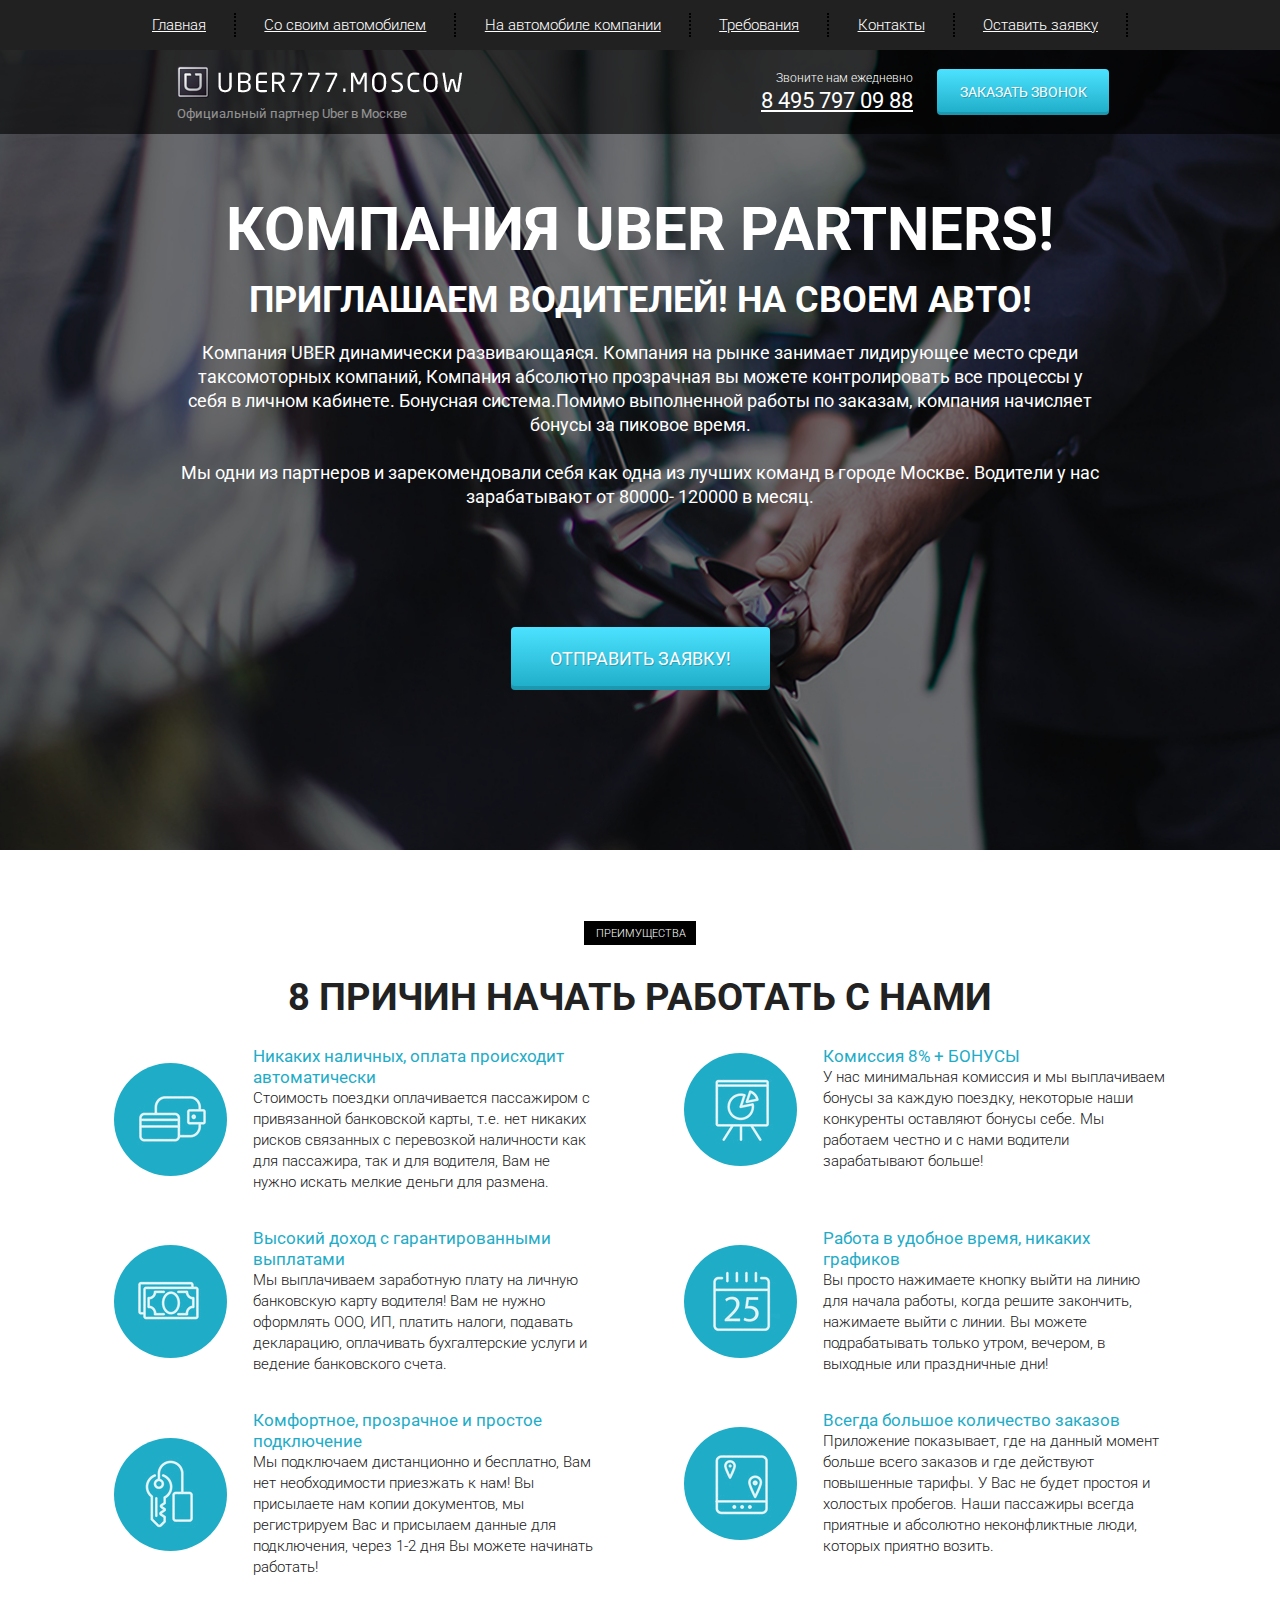
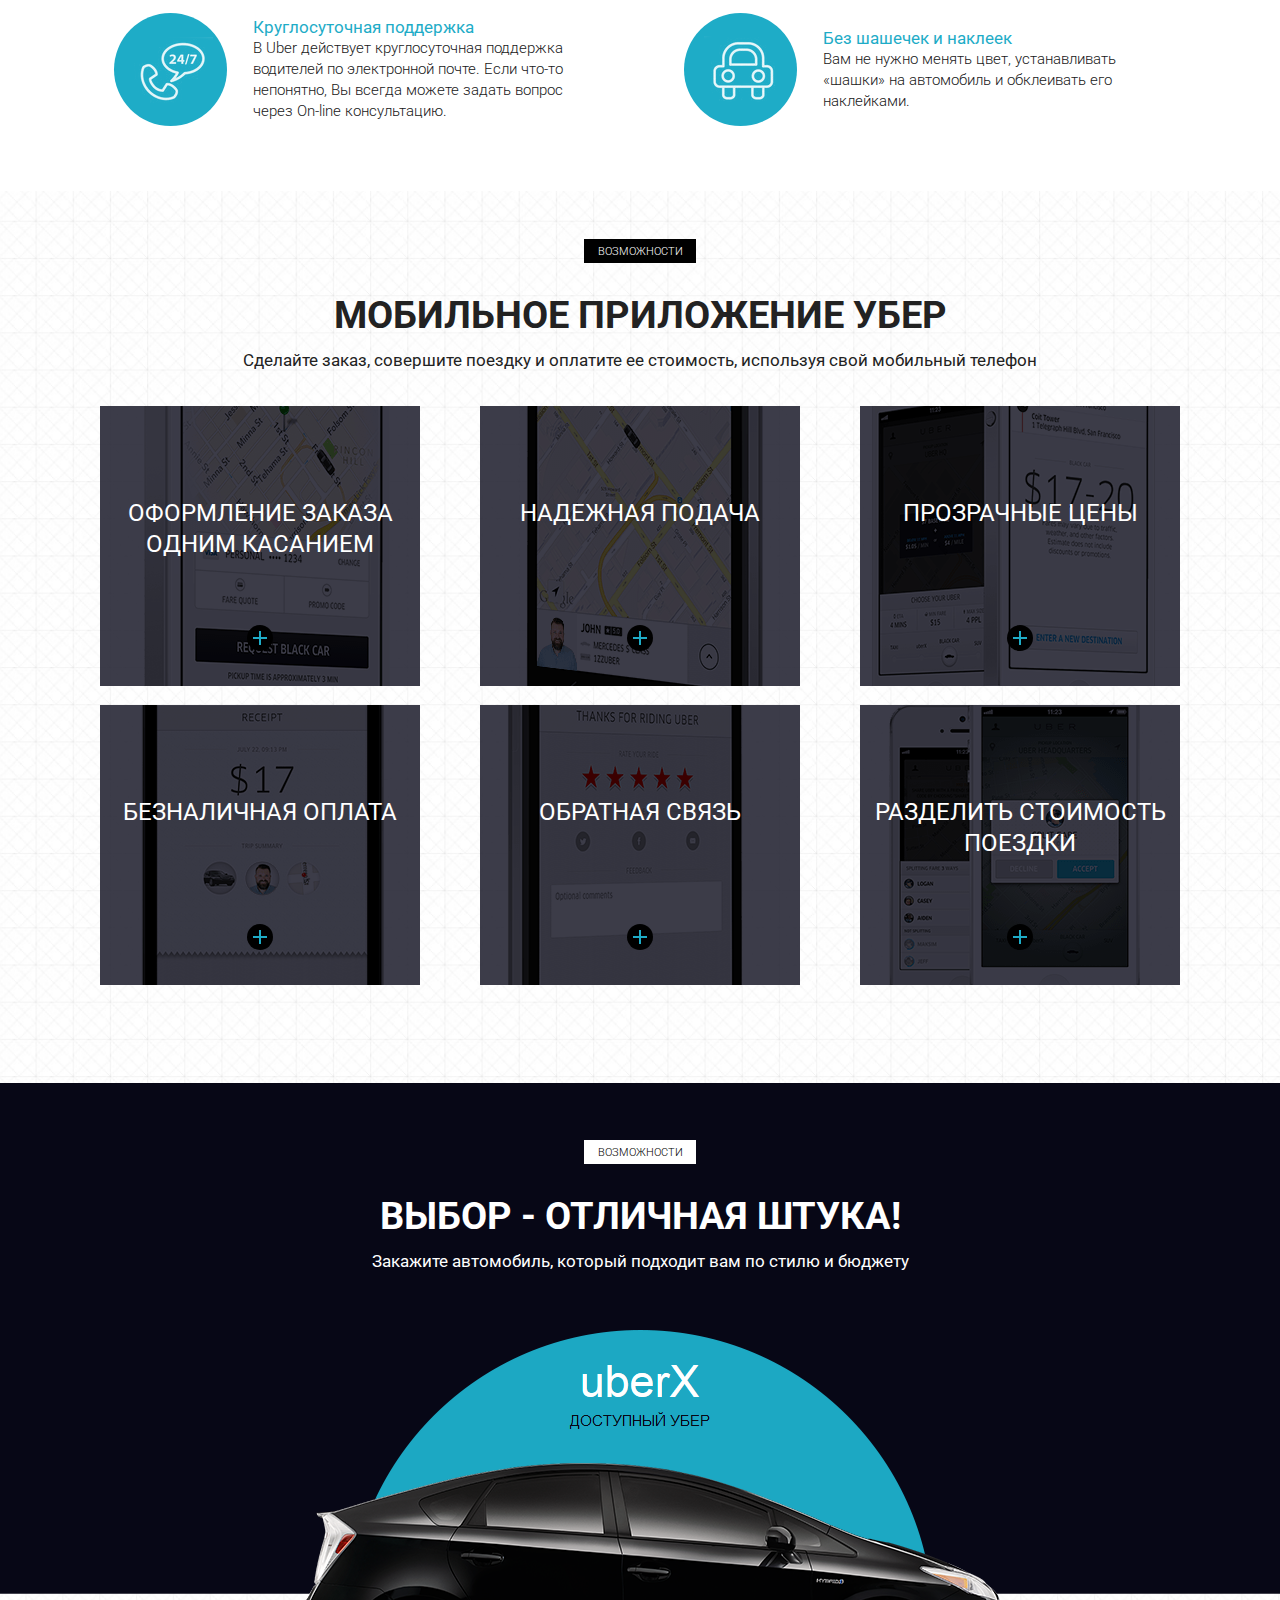
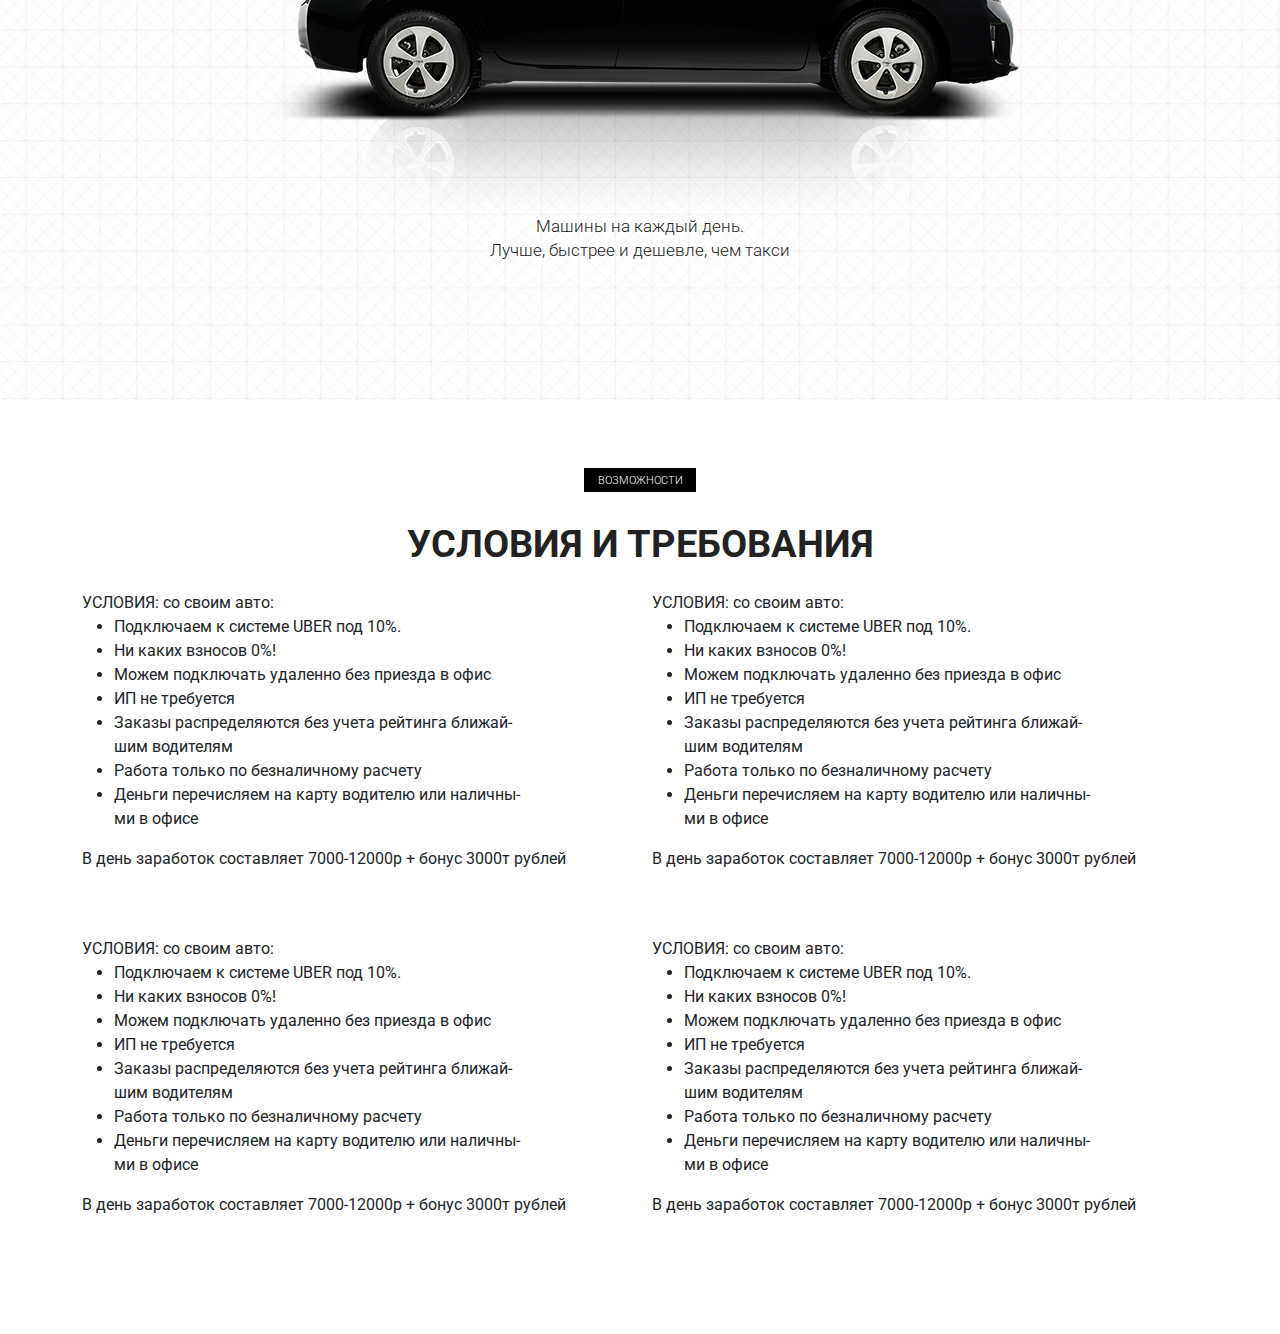
==== commit 8a17cca3: "Projeckt" ====
--- a/src/index.html
+++ b/src/index.html
@@ -187,38 +187,38 @@
                     <div class="col-md-4">
                         <div class="mobile_item mobile_item_1">
                             <div class="mobile_item_subtitle">оформление заказа одним касанием</div>
-                            <div class="mobile_item_plus"><img src="icons/plus_app.png" alt="plus"></div>
+                            <div class="mobile_item_plus"></div>
                         </div>
                     </div>
                     <div class="col-md-4">
                         <div class="mobile_item mobile_item_2">
                             <div class="mobile_item_subtitle">надежная подача</div>
-                            <div class="mobile_item_plus"><img src="icons/plus_app.png" alt="plus"></div>
+                            <div class="mobile_item_plus"></div>
                         </div>
                     </div>
                     <div class="col-md-4">
                         <div class="mobile_item mobile_item_3">
                             <div class="mobile_item_subtitle">прозрачные цены</div>
-                            <div class="mobile_item_plus"><img src="icons/plus_app.png" alt="plus"></div>
+                            <div class="mobile_item_plus"></div>
                         </div>
                     </div>
                     <div class="col-md-4">
                         <div class="mobile_item mobile_item_4">
                             <div class="mobile_item_subtitle">безналичная оплата</div>
-                            <div class="mobile_item_plus"><img src="icons/plus_app.png" alt="plus"></div>
+                            <div class="mobile_item_plus"></div>
                         </div>
                     </div>
                     <div class="col-md-4">
                         <div class="mobile_item mobile_item_5">
                             <div class="mobile_item_subtitle">обратная связь</div>
-                            <div class="mobile_item_plus"><img src="icons/plus_app.png" alt="plus"></div>
+                            <div class="mobile_item_plus"></div>
                         </div>
                     </div>
                     <div class="col-md-4">
                         <div class="mobile_item mobile_item_6">
                             <div class="mobile_item_subtitle">разделить
                                 стоимость поездки</div>
-                            <div class="mobile_item_plus"><img src="icons/plus_app.png" alt="plus"></div>
+                            <div class="mobile_item_plus"></div>
                         </div>
                     </div>
                 </div>
@@ -234,5 +234,68 @@
                 <p class="choice_description"> Машины на каждый день.<br> Лучше, быстрее и дешевле, чем такси</p>
             </div>            
         </section>
+
+        <section class="require">
+            <div class="container">
+                <div class="label">Возможности</div>
+                <div class="title">условия и требования</div>
+                <div class="row">
+                    <div class="col-md-6">
+                        <div class="require_block">
+                            <div class="require_title">УСЛОВИЯ: со своим авто:</div>
+                            <ul class="require_list">
+                                <li>Подключаем к системе UBER  под 10%.</li>
+                                <li>Ни каких взносов  0%!</li>
+                                <li>Можем подключать удаленно без приезда в офис</li>
+                                <li>ИП не требуется</li>
+                                <li>Заказы распределяются без учета рейтинга ближай- <br> шим водителям</li>
+                                <li>Работа только по безналичному расчету</li>
+                                <li>Деньги перечисляем на карту водителю или наличны- <br> ми в офисе</li>
+                            </ul>
+                            <div class="require_descr">В день заработок составляет 7000-12000р + бонус 3000т рублей</div>
+                        </div>
+                    </div>
+                    <div class="col-md-6"><div class="require_block">
+                        <div class="require_title">УСЛОВИЯ: со своим авто:</div>
+                        <ul class="require_list">
+                            <li>Подключаем к системе UBER  под 10%.</li>
+                            <li>Ни каких взносов  0%!</li>
+                            <li>Можем подключать удаленно без приезда в офис</li>
+                            <li>ИП не требуется</li>
+                            <li>Заказы распределяются без учета рейтинга ближай- <br> шим водителям</li>
+                            <li>Работа только по безналичному расчету</li>
+                            <li>Деньги перечисляем на карту водителю или наличны- <br> ми в офисе</li>
+                        </ul>
+                        <div class="require_descr">В день заработок составляет 7000-12000р + бонус 3000т рублей</div>
+                    </div></div>
+                    <div class="col-md-6"><div class="require_block">
+                        <div class="require_title">УСЛОВИЯ: со своим авто:</div>
+                        <ul class="require_list">
+                            <li>Подключаем к системе UBER  под 10%.</li>
+                            <li>Ни каких взносов  0%!</li>
+                            <li>Можем подключать удаленно без приезда в офис</li>
+                            <li>ИП не требуется</li>
+                            <li>Заказы распределяются без учета рейтинга ближай- <br> шим водителям</li>
+                            <li>Работа только по безналичному расчету</li>
+                            <li>Деньги перечисляем на карту водителю или наличны- <br> ми в офисе</li>
+                        </ul>
+                        <div class="require_descr">В день заработок составляет 7000-12000р + бонус 3000т рублей</div>
+                    </div></div>
+                    <div class="col-md-6"><div class="require_block">
+                        <div class="require_title">УСЛОВИЯ: со своим авто:</div>
+                        <ul class="require_list">
+                            <li>Подключаем к системе UBER  под 10%.</li>
+                            <li>Ни каких взносов  0%!</li>
+                            <li>Можем подключать удаленно без приезда в офис</li>
+                            <li>ИП не требуется</li>
+                            <li>Заказы распределяются без учета рейтинга ближай- <br> шим водителям</li>
+                            <li>Работа только по безналичному расчету</li>
+                            <li>Деньги перечисляем на карту водителю или наличны- <br> ми в офисе</li>
+                        </ul>
+                        <div class="require_descr">В день заработок составляет 7000-12000р + бонус 3000т рублей</div>
+                    </div></div>
+                </div>
+            </div>
+        </section>
     </body>
 </html>--- a/src/css/style.min.css
+++ b/src/css/style.min.css
@@ -1 +1 @@
-*{font-family:"Roboto",sans-serif}header{position:relative;height:50px}nav{position:fixed;width:100%;height:50px;background-color:#212121;z-index:2}.menu{display:-webkit-box;display:-ms-flexbox;display:flex;-webkit-box-pack:justify;-ms-flex-pack:justify;justify-content:space-between;padding:13px 70px;margin:0;list-style-type:none}.menu .menu_link{color:#fff;font-size:15px;font-weight:300}.menu .menu_item{border-right:2px dotted #000;padding-right:28px}.subheader{position:absolute;top:50px;width:100%;height:84px;background-color:rgba(0,0,0,.6)}.subheader .subheader_logo{display:block;max-width:100%;margin-top:16px}.subheader .subheader_official{margin-top:6px;opacity:.5;color:#fff;font-size:13px;font-weight:400}.subheader .subheader_call{color:#fff;font-size:12px;font-weight:300;margin-top:19px;text-align:right}.subheader .subheader_phone{display:block;margin-top:8px;color:#fff;font-size:22px;font-weight:400;text-transform:uppercase;text-align:right;line-height:12px}.subheader .subheader_btn{margin-top:19px;width:172px;height:46px;-webkit-box-shadow:inset 0 -3px 0 rgba(0,0,0,.12);box-shadow:inset 0 -3px 0 rgba(0,0,0,.12);border:none;border-radius:4px;background-image:-webkit-gradient(linear, left bottom, left top, from(#1eacc7), to(#4ce2ff));background-image:linear-gradient(to top, #1eacc7 0%, #4ce2ff 100%);text-shadow:1px 1px 0 rgba(0,0,0,.21);color:#fff;font-size:14px;font-weight:400;text-transform:uppercase}.promo{min-height:800px;background:url("../img/car_door.png") center center/cover no-repeat;padding:150px 0 135px 0}.promo .promo_header{color:#fff;font-weight:700;text-transform:uppercase;font-size:60px;line-height:60px;margin:0;text-align:center}.promo .promo_subheader{color:#fff;font-weight:700;text-transform:uppercase;font-size:36px;line-height:36px;margin:0;margin-top:22px;text-align:center}.promo .promo_descr{color:#fff;font-size:18px;font-weight:400;line-height:24px;text-align:center;margin-top:23px}.promo .promo_btn{display:block;margin:118px auto 0 auto;width:259px;height:63px;-webkit-box-shadow:inset 0 -4px 0 rgba(0,0,0,.12);box-shadow:inset 0 -4px 0 rgba(0,0,0,.12);border:none;border-radius:4px;background-image:-webkit-gradient(linear, left bottom, left top, from(#1eacc7), to(#4ce2ff));background-image:linear-gradient(to top, #1eacc7 0%, #4ce2ff 100%);text-shadow:1px 1px 0 rgba(0,0,0,.21);color:#fff;font-size:18px;font-weight:400;text-transform:uppercase}.reasons{padding:71px 0 65px 0}.reasons .reasons_block{display:-webkit-box;display:-ms-flexbox;display:flex;-webkit-box-pack:center;-ms-flex-pack:center;justify-content:center;-webkit-box-align:center;-ms-flex-align:center;align-items:center;margin-top:35px}.reasons .reasons_block .reasons_round{display:-webkit-box;display:-ms-flexbox;display:flex;-webkit-box-pack:center;-ms-flex-pack:center;justify-content:center;-webkit-box-align:center;-ms-flex-align:center;align-items:center;margin-right:26px;width:113px;height:113px;background-color:#1eacc7;border-radius:100%}.reasons .reasons_block .reasons_descr{width:343px}.reasons .reasons_block .reasons_descr .reasons_subtitle{line-height:21px;color:#1eacc7;font-size:17px;font-weight:400}.reasons .reasons_block .reasons_descr .reasons_text{color:#202020;font-size:15px;font-weight:300;line-height:21px}.label{margin:0 auto;height:24px;width:112px;padding:5px 12px;background-color:#000;color:#fff;font-size:11px;font-weight:300;text-transform:uppercase;text-align:center}.label_white{background-color:#fff;color:#000}.title{margin-bottom:0;margin-top:38px;line-height:28px;color:#222;font-size:38px;font-weight:700;text-transform:uppercase;text-align:center}.title_white{color:#fff}.subtitle{margin-top:19px;color:#222;font-size:17px;font-weight:400;text-align:center}.subtitle_white{color:#fff}.mobile{min-height:864px;padding:48px 0 79px 0;background:url("../img/app_bg.png") center center/cover no-repeat}.mobile .row{margin-top:32px}.mobile_item{position:relative;width:320px;height:280px;margin:0 auto;margin-bottom:19px;padding-top:92px}.mobile_item_1{background:url("../img/mob_app_2.png") center center/cover no-repeat}.mobile_item_2{background:url("../img/mob_app_1.png") center center/cover no-repeat}.mobile_item_3{background:url("../img/mob_app_6.png") center center/cover no-repeat}.mobile_item_4{background:url("../img/mob_app_5.png") center center/cover no-repeat}.mobile_item_5{background:url("../img/mob_app_4.png") center center/cover no-repeat}.mobile_item_6{background:url("../img/mob_app_3.png") center center/cover no-repeat}.mobile_item_subtitle{color:#fff;font-size:24px;font-weight:400;line-height:31px;text-align:center;text-transform:uppercase}.mobile_item_plus{display:-webkit-box;display:-ms-flexbox;display:flex;-webkit-box-pack:center;-ms-flex-pack:center;justify-content:center;-webkit-box-align:center;-ms-flex-align:center;align-items:center;position:absolute;bottom:35px;left:50%;-webkit-transform:translateX(-50%);transform:translateX(-50%);width:26px;height:26px;background-color:#000;margin:0 auto;border-radius:100%;cursor:pointer}.choice{min-height:896px;padding:57px 0 138px 0;background:url("../img/bg_choice.png") center center/cover no-repeat}.choice .uber_car{display:block;margin:0 auto;margin-top:56px}.choice_description{margin:0 auto;margin-top:4px;color:#222;font-size:17px;font-weight:300;line-height:24px;text-align:center}/*# sourceMappingURL=style.min.css.map */+*{font-family:"Roboto",sans-serif}header{position:relative;height:50px}nav{position:fixed;width:100%;height:50px;background-color:#212121;z-index:2}.menu{display:-webkit-box;display:-ms-flexbox;display:flex;-webkit-box-pack:justify;-ms-flex-pack:justify;justify-content:space-between;padding:13px 70px;margin:0;list-style-type:none}.menu .menu_link{color:#fff;font-size:15px;font-weight:300}.menu .menu_item{border-right:2px dotted #000;padding-right:28px}.subheader{position:absolute;top:50px;width:100%;height:84px;background-color:rgba(0,0,0,.6)}.subheader .subheader_logo{display:block;max-width:100%;margin-top:16px}.subheader .subheader_official{margin-top:6px;opacity:.5;color:#fff;font-size:13px;font-weight:400}.subheader .subheader_call{color:#fff;font-size:12px;font-weight:300;margin-top:19px;text-align:right}.subheader .subheader_phone{display:block;margin-top:8px;color:#fff;font-size:22px;font-weight:400;text-transform:uppercase;text-align:right;line-height:12px}.subheader .subheader_btn{margin-top:19px;width:172px;height:46px;-webkit-box-shadow:inset 0 -3px 0 rgba(0,0,0,.12);box-shadow:inset 0 -3px 0 rgba(0,0,0,.12);border:none;border-radius:4px;background-image:-webkit-gradient(linear, left bottom, left top, from(#1eacc7), to(#4ce2ff));background-image:linear-gradient(to top, #1eacc7 0%, #4ce2ff 100%);text-shadow:1px 1px 0 rgba(0,0,0,.21);color:#fff;font-size:14px;font-weight:400;text-transform:uppercase}.subheader .subheader_btn:hover{background-image:none;background-color:#1eacc7}.promo{min-height:800px;background:url("../img/car_door.png") center center/cover no-repeat;padding:150px 0 135px 0}.promo .promo_header{color:#fff;font-weight:700;text-transform:uppercase;font-size:60px;line-height:60px;margin:0;text-align:center}.promo .promo_subheader{color:#fff;font-weight:700;text-transform:uppercase;font-size:36px;line-height:36px;margin:0;margin-top:22px;text-align:center}.promo .promo_descr{color:#fff;font-size:18px;font-weight:400;line-height:24px;text-align:center;margin-top:23px}.promo .promo_btn{display:block;margin:118px auto 0 auto;width:259px;height:63px;-webkit-box-shadow:inset 0 -4px 0 rgba(0,0,0,.12);box-shadow:inset 0 -4px 0 rgba(0,0,0,.12);border:none;border-radius:4px;background-image:-webkit-gradient(linear, left bottom, left top, from(#1eacc7), to(#4ce2ff));background-image:linear-gradient(to top, #1eacc7 0%, #4ce2ff 100%);text-shadow:1px 1px 0 rgba(0,0,0,.21);color:#fff;font-size:18px;font-weight:400;text-transform:uppercase}.promo .promo_btn:hover{background-image:none;background-color:#1eacc7}.reasons{padding:71px 0 65px 0}.reasons .reasons_block{display:-webkit-box;display:-ms-flexbox;display:flex;-webkit-box-pack:center;-ms-flex-pack:center;justify-content:center;-webkit-box-align:center;-ms-flex-align:center;align-items:center;margin-top:35px}.reasons .reasons_block .reasons_round{display:-webkit-box;display:-ms-flexbox;display:flex;-webkit-box-pack:center;-ms-flex-pack:center;justify-content:center;-webkit-box-align:center;-ms-flex-align:center;align-items:center;margin-right:26px;width:113px;height:113px;background-color:#1eacc7;border-radius:100%}.reasons .reasons_block .reasons_descr{width:343px}.reasons .reasons_block .reasons_descr .reasons_subtitle{line-height:21px;color:#1eacc7;font-size:17px;font-weight:400}.reasons .reasons_block .reasons_descr .reasons_text{color:#202020;font-size:15px;font-weight:300;line-height:21px}.label{margin:0 auto;height:24px;width:112px;padding:5px 12px;background-color:#000;color:#fff;font-size:11px;font-weight:300;text-transform:uppercase;text-align:center}.label_white{background-color:#fff;color:#000}.title{margin-bottom:0;margin-top:38px;line-height:28px;color:#222;font-size:38px;font-weight:700;text-transform:uppercase;text-align:center}.title_white{color:#fff}.subtitle{margin-top:19px;color:#222;font-size:17px;font-weight:400;text-align:center}.subtitle_white{color:#fff}.mobile{min-height:864px;padding:48px 0 79px 0;background:url("../img/app_bg.png") center center/cover no-repeat}.mobile .row{margin-top:32px}.mobile_item{position:relative;width:320px;height:280px;margin:0 auto;margin-bottom:19px;padding-top:92px}.mobile_item_1{background:url("../img/mob_app_2.png") center center/cover no-repeat}.mobile_item_2{background:url("../img/mob_app_1.png") center center/cover no-repeat}.mobile_item_3{background:url("../img/mob_app_6.png") center center/cover no-repeat}.mobile_item_4{background:url("../img/mob_app_5.png") center center/cover no-repeat}.mobile_item_5{background:url("../img/mob_app_4.png") center center/cover no-repeat}.mobile_item_6{background:url("../img/mob_app_3.png") center center/cover no-repeat}.mobile_item_subtitle{color:#fff;font-size:24px;font-weight:400;line-height:31px;text-align:center;text-transform:uppercase}.mobile_item_plus{display:-webkit-box;display:-ms-flexbox;display:flex;-webkit-box-pack:center;-ms-flex-pack:center;justify-content:center;-webkit-box-align:center;-ms-flex-align:center;align-items:center;position:absolute;bottom:35px;left:50%;-webkit-transform:translateX(-50%);transform:translateX(-50%);width:26px;height:26px;background-color:#000;margin:0 auto;border-radius:100%;cursor:pointer}.mobile_item_plus:before{content:"";display:block;width:14px;height:2px;background-color:#1eacc7;-webkit-transition:.3s all;transition:.3s all}.mobile_item_plus:after{content:"";position:absolute;left:50%;-webkit-transform:translateX(-50%);transform:translateX(-50%);display:block;height:14px;width:2px;background-color:#1eacc7;-webkit-transition:.3s all;transition:.3s all}.mobile_item_plus:hover:before,.mobile_item_plus:hover:after{background-color:#ff5656}.choice{min-height:896px;padding:57px 0 138px 0;background:url("../img/bg_choice.png") center center/cover no-repeat}.choice .uber_car{display:block;margin:0 auto;margin-top:56px}.choice_description{margin:0 auto;margin-top:4px;color:#222;font-size:17px;font-weight:300;line-height:24px;text-align:center}.require{padding:68px 0 84px 0}.require_block{margin:33px 0}/*# sourceMappingURL=style.min.css.map */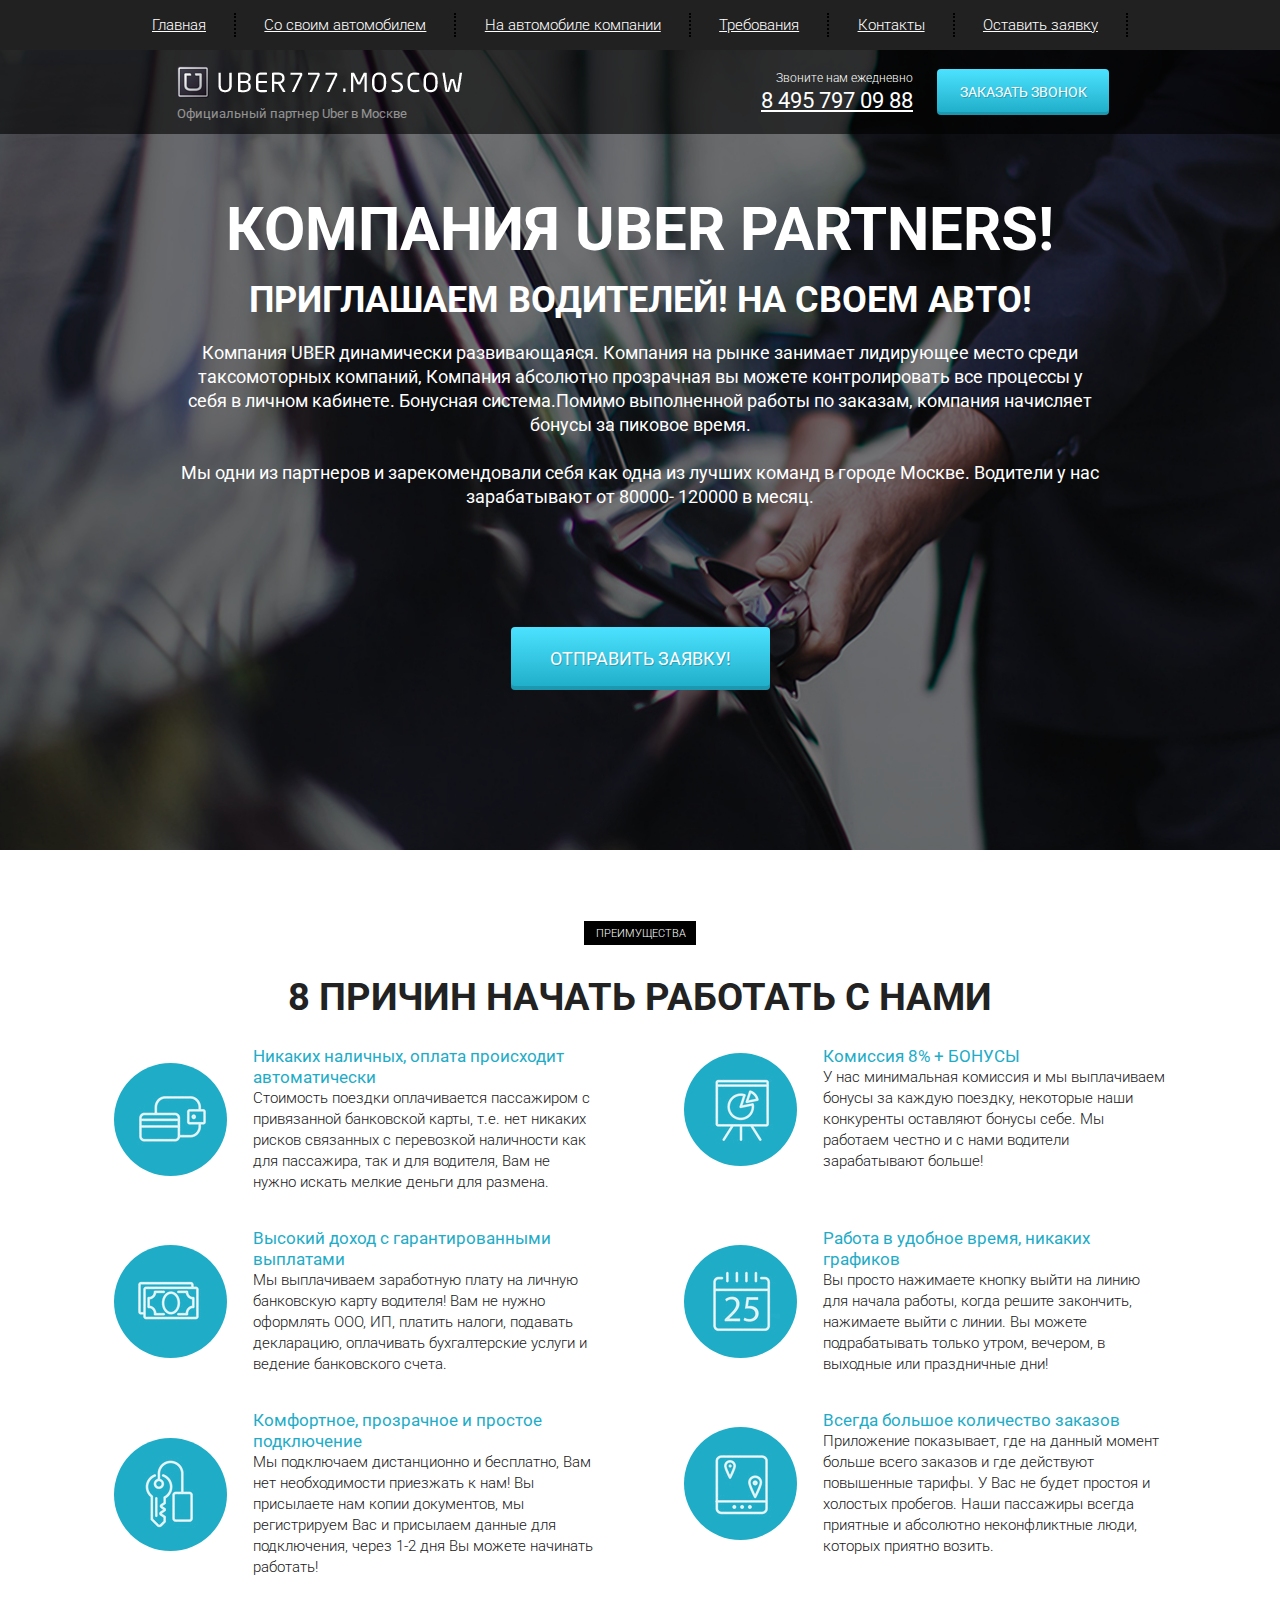
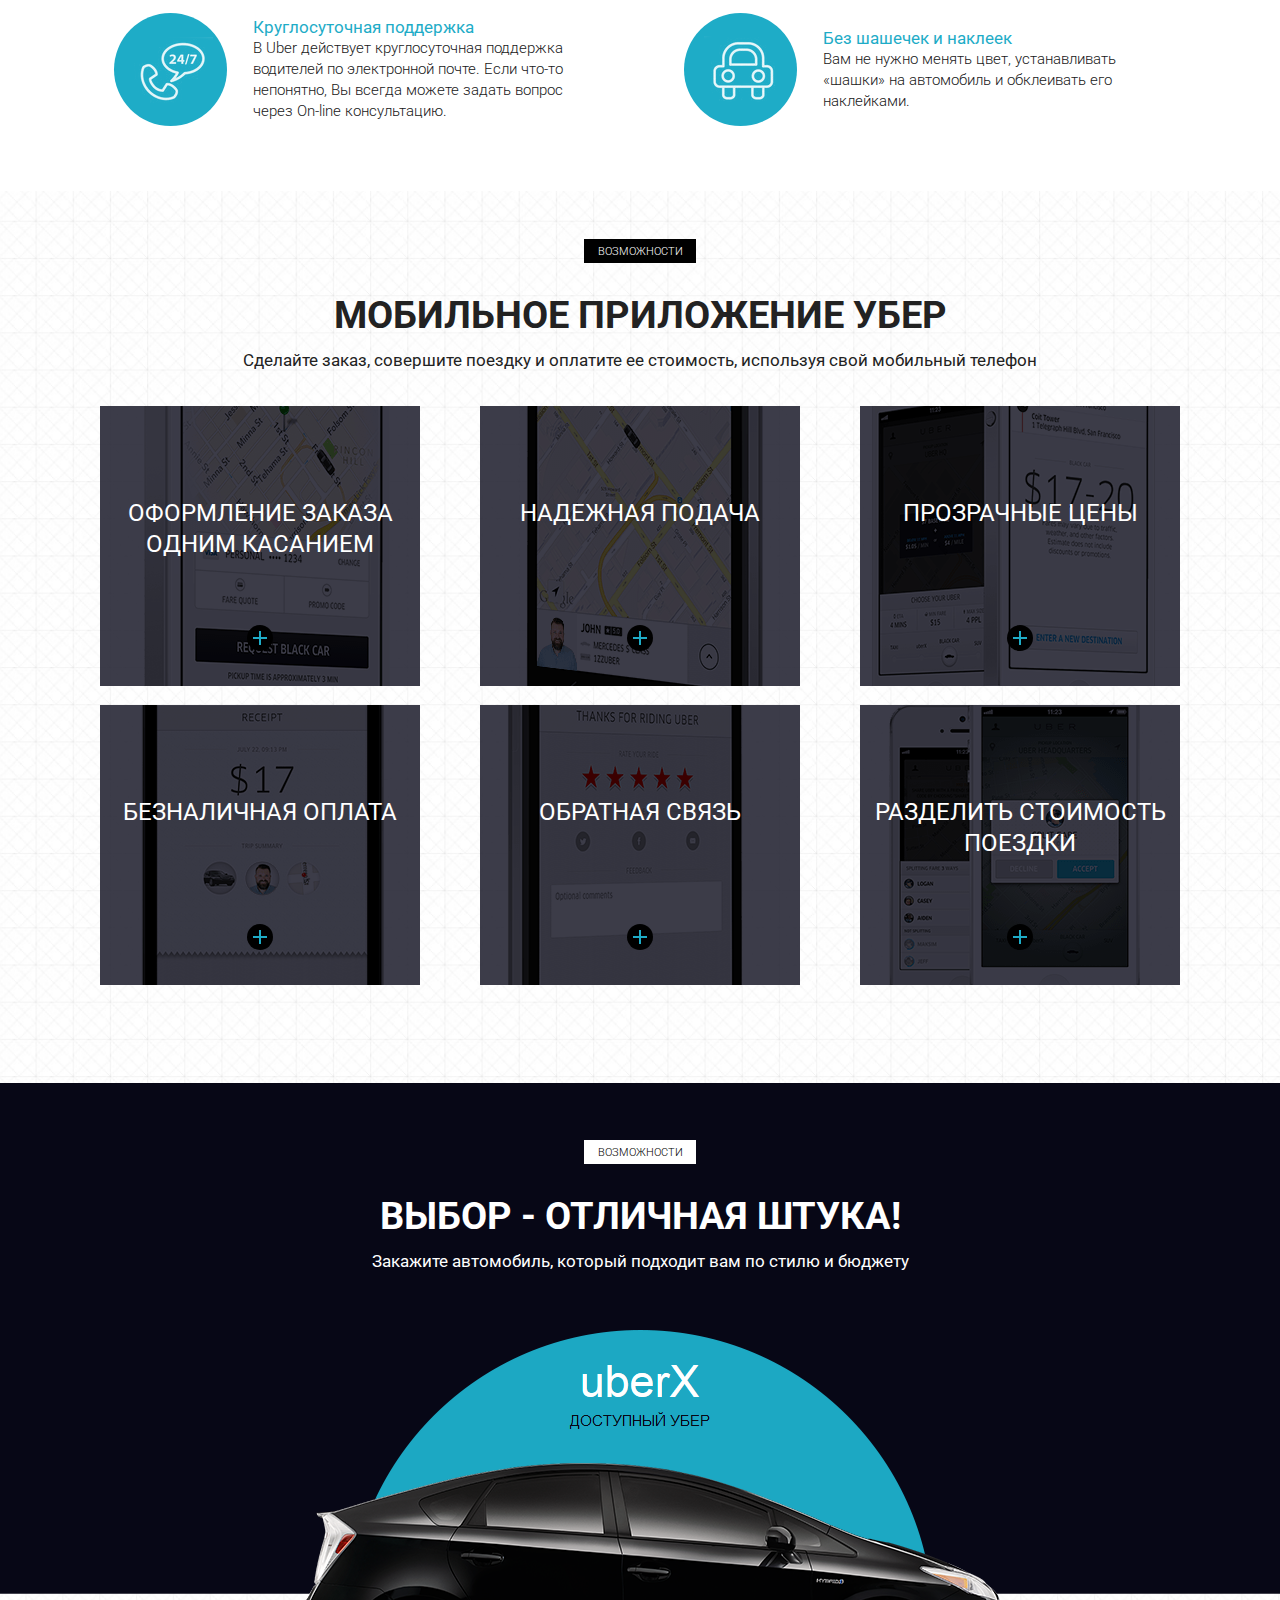
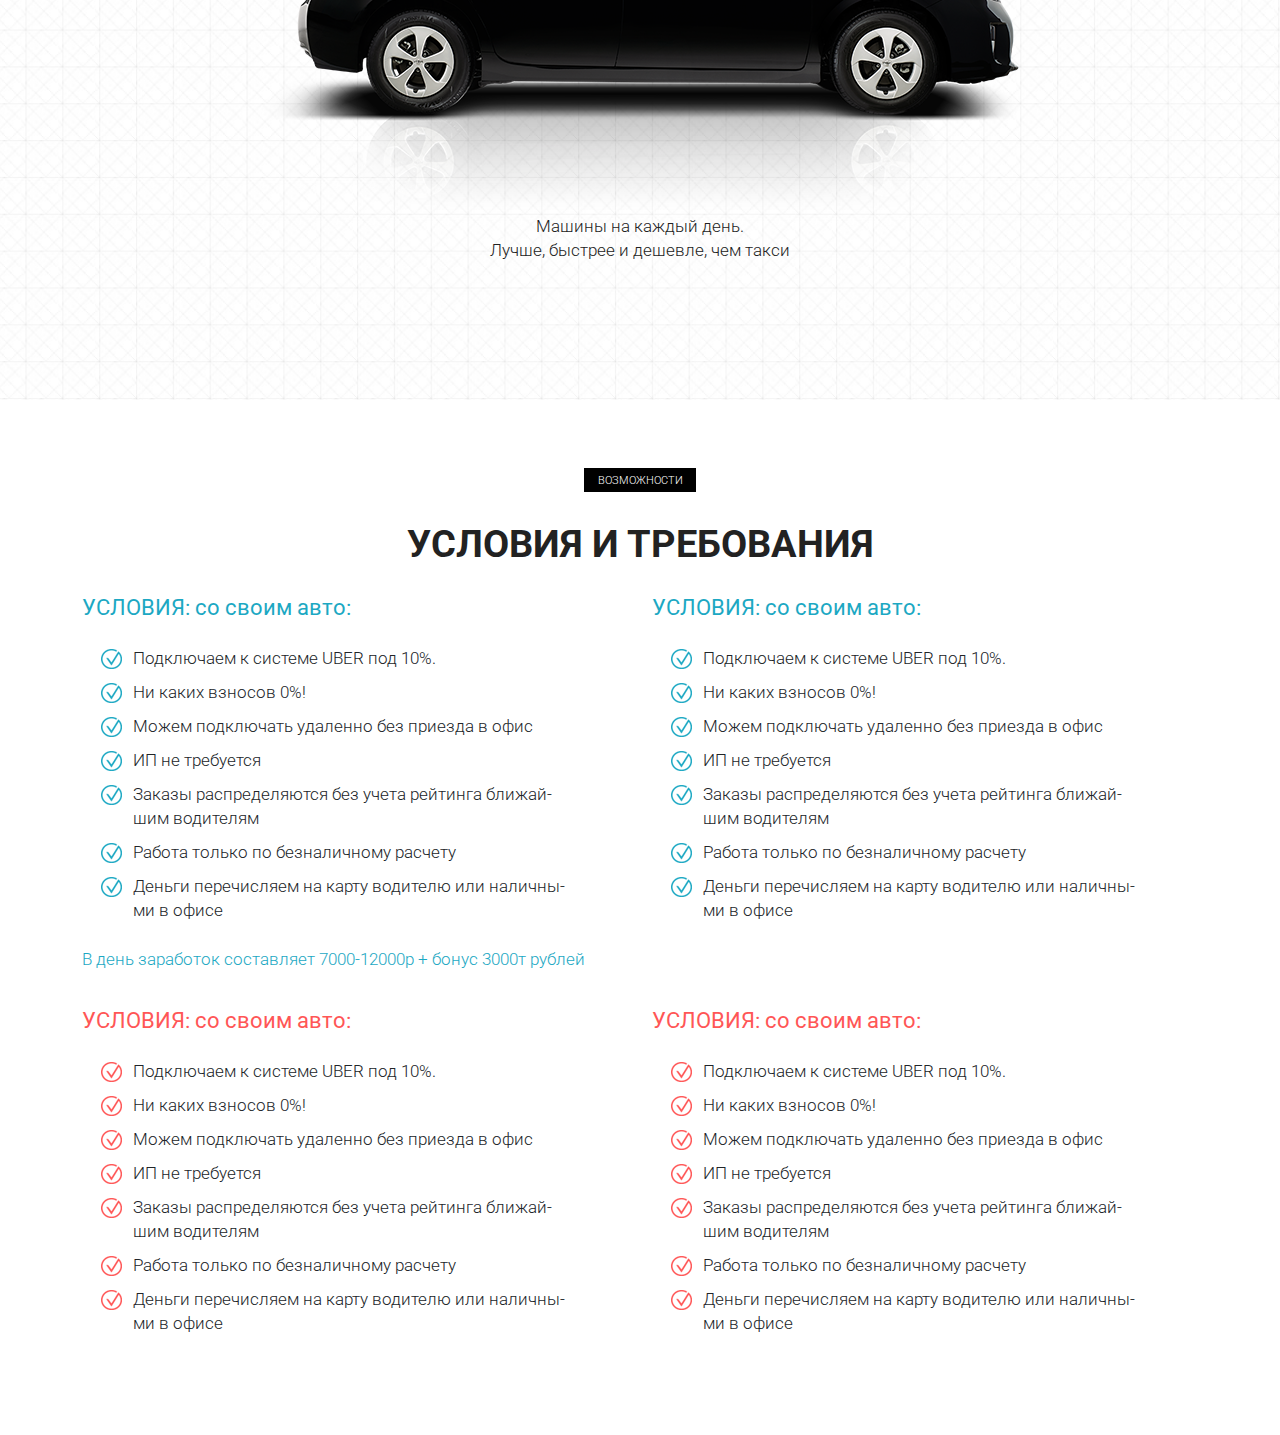
==== commit f82b74c8: "1" ====
--- a/src/index.html
+++ b/src/index.html
@@ -241,7 +241,7 @@
                 <div class="title">условия и требования</div>
                 <div class="row">
                     <div class="col-md-6">
-                        <div class="require_block">
+                        <div class="require_block require_block_nmb">
                             <div class="require_title">УСЛОВИЯ: со своим авто:</div>
                             <ul class="require_list">
                                 <li>Подключаем к системе UBER  под 10%.</li>
@@ -255,45 +255,48 @@
                             <div class="require_descr">В день заработок составляет 7000-12000р + бонус 3000т рублей</div>
                         </div>
                     </div>
-                    <div class="col-md-6"><div class="require_block">
-                        <div class="require_title">УСЛОВИЯ: со своим авто:</div>
-                        <ul class="require_list">
-                            <li>Подключаем к системе UBER  под 10%.</li>
-                            <li>Ни каких взносов  0%!</li>
-                            <li>Можем подключать удаленно без приезда в офис</li>
-                            <li>ИП не требуется</li>
-                            <li>Заказы распределяются без учета рейтинга ближай- <br> шим водителям</li>
-                            <li>Работа только по безналичному расчету</li>
-                            <li>Деньги перечисляем на карту водителю или наличны- <br> ми в офисе</li>
-                        </ul>
-                        <div class="require_descr">В день заработок составляет 7000-12000р + бонус 3000т рублей</div>
-                    </div></div>
-                    <div class="col-md-6"><div class="require_block">
-                        <div class="require_title">УСЛОВИЯ: со своим авто:</div>
-                        <ul class="require_list">
-                            <li>Подключаем к системе UBER  под 10%.</li>
-                            <li>Ни каких взносов  0%!</li>
-                            <li>Можем подключать удаленно без приезда в офис</li>
-                            <li>ИП не требуется</li>
-                            <li>Заказы распределяются без учета рейтинга ближай- <br> шим водителям</li>
-                            <li>Работа только по безналичному расчету</li>
-                            <li>Деньги перечисляем на карту водителю или наличны- <br> ми в офисе</li>
-                        </ul>
-                        <div class="require_descr">В день заработок составляет 7000-12000р + бонус 3000т рублей</div>
-                    </div></div>
-                    <div class="col-md-6"><div class="require_block">
-                        <div class="require_title">УСЛОВИЯ: со своим авто:</div>
-                        <ul class="require_list">
-                            <li>Подключаем к системе UBER  под 10%.</li>
-                            <li>Ни каких взносов  0%!</li>
-                            <li>Можем подключать удаленно без приезда в офис</li>
-                            <li>ИП не требуется</li>
-                            <li>Заказы распределяются без учета рейтинга ближай- <br> шим водителям</li>
-                            <li>Работа только по безналичному расчету</li>
-                            <li>Деньги перечисляем на карту водителю или наличны- <br> ми в офисе</li>
-                        </ul>
-                        <div class="require_descr">В день заработок составляет 7000-12000р + бонус 3000т рублей</div>
-                    </div></div>
+                    <div class="col-md-6">
+                        <div class="require_block require_block_nmb">
+                            <div class="require_title">УСЛОВИЯ: со своим авто:</div>
+                                <ul class="require_list">
+                                    <li>Подключаем к системе UBER  под 10%.</li>
+                                    <li>Ни каких взносов  0%!</li>
+                                    <li>Можем подключать удаленно без приезда в офис</li>
+                                    <li>ИП не требуется</li>
+                                    <li>Заказы распределяются без учета рейтинга ближай- <br> шим водителям</li>
+                                    <li>Работа только по безналичному расчету</li>
+                                    <li>Деньги перечисляем на карту водителю или наличны- <br> ми в офисе</li>
+                                </ul>
+                            </div>
+                    </div>
+                    <div class="col-md-6">
+                        <div class="require_block require_block_nmb warning">
+                            <div class="require_title">УСЛОВИЯ: со своим авто:</div>
+                                <ul class="require_list">
+                                    <li>Подключаем к системе UBER  под 10%.</li>
+                                    <li>Ни каких взносов  0%!</li>
+                                    <li>Можем подключать удаленно без приезда в офис</li>
+                                    <li>ИП не требуется</li>
+                                    <li>Заказы распределяются без учета рейтинга ближай- <br> шим водителям</li>
+                                    <li>Работа только по безналичному расчету</li>
+                                    <li>Деньги перечисляем на карту водителю или наличны- <br> ми в офисе</li>
+                                </ul>
+                            </div>
+                    </div>
+                    <div class="col-md-6">
+                        <div class="require_block require_block_nmb warning">
+                            <div class="require_title">УСЛОВИЯ: со своим авто:</div>
+                            <ul class="require_list">
+                                <li>Подключаем к системе UBER  под 10%.</li>
+                                <li>Ни каких взносов  0%!</li>
+                                <li>Можем подключать удаленно без приезда в офис</li>
+                                <li>ИП не требуется</li>
+                                <li>Заказы распределяются без учета рейтинга ближай- <br> шим водителям</li>
+                                <li>Работа только по безналичному расчету</li>
+                                <li>Деньги перечисляем на карту водителю или наличны- <br> ми в офисе</li>
+                            </ul>
+                        </div>
+                    </div>
                 </div>
             </div>
         </section>
--- a/src/css/style.min.css
+++ b/src/css/style.min.css
@@ -1 +1 @@
-*{font-family:"Roboto",sans-serif}header{position:relative;height:50px}nav{position:fixed;width:100%;height:50px;background-color:#212121;z-index:2}.menu{display:-webkit-box;display:-ms-flexbox;display:flex;-webkit-box-pack:justify;-ms-flex-pack:justify;justify-content:space-between;padding:13px 70px;margin:0;list-style-type:none}.menu .menu_link{color:#fff;font-size:15px;font-weight:300}.menu .menu_item{border-right:2px dotted #000;padding-right:28px}.subheader{position:absolute;top:50px;width:100%;height:84px;background-color:rgba(0,0,0,.6)}.subheader .subheader_logo{display:block;max-width:100%;margin-top:16px}.subheader .subheader_official{margin-top:6px;opacity:.5;color:#fff;font-size:13px;font-weight:400}.subheader .subheader_call{color:#fff;font-size:12px;font-weight:300;margin-top:19px;text-align:right}.subheader .subheader_phone{display:block;margin-top:8px;color:#fff;font-size:22px;font-weight:400;text-transform:uppercase;text-align:right;line-height:12px}.subheader .subheader_btn{margin-top:19px;width:172px;height:46px;-webkit-box-shadow:inset 0 -3px 0 rgba(0,0,0,.12);box-shadow:inset 0 -3px 0 rgba(0,0,0,.12);border:none;border-radius:4px;background-image:-webkit-gradient(linear, left bottom, left top, from(#1eacc7), to(#4ce2ff));background-image:linear-gradient(to top, #1eacc7 0%, #4ce2ff 100%);text-shadow:1px 1px 0 rgba(0,0,0,.21);color:#fff;font-size:14px;font-weight:400;text-transform:uppercase}.subheader .subheader_btn:hover{background-image:none;background-color:#1eacc7}.promo{min-height:800px;background:url("../img/car_door.png") center center/cover no-repeat;padding:150px 0 135px 0}.promo .promo_header{color:#fff;font-weight:700;text-transform:uppercase;font-size:60px;line-height:60px;margin:0;text-align:center}.promo .promo_subheader{color:#fff;font-weight:700;text-transform:uppercase;font-size:36px;line-height:36px;margin:0;margin-top:22px;text-align:center}.promo .promo_descr{color:#fff;font-size:18px;font-weight:400;line-height:24px;text-align:center;margin-top:23px}.promo .promo_btn{display:block;margin:118px auto 0 auto;width:259px;height:63px;-webkit-box-shadow:inset 0 -4px 0 rgba(0,0,0,.12);box-shadow:inset 0 -4px 0 rgba(0,0,0,.12);border:none;border-radius:4px;background-image:-webkit-gradient(linear, left bottom, left top, from(#1eacc7), to(#4ce2ff));background-image:linear-gradient(to top, #1eacc7 0%, #4ce2ff 100%);text-shadow:1px 1px 0 rgba(0,0,0,.21);color:#fff;font-size:18px;font-weight:400;text-transform:uppercase}.promo .promo_btn:hover{background-image:none;background-color:#1eacc7}.reasons{padding:71px 0 65px 0}.reasons .reasons_block{display:-webkit-box;display:-ms-flexbox;display:flex;-webkit-box-pack:center;-ms-flex-pack:center;justify-content:center;-webkit-box-align:center;-ms-flex-align:center;align-items:center;margin-top:35px}.reasons .reasons_block .reasons_round{display:-webkit-box;display:-ms-flexbox;display:flex;-webkit-box-pack:center;-ms-flex-pack:center;justify-content:center;-webkit-box-align:center;-ms-flex-align:center;align-items:center;margin-right:26px;width:113px;height:113px;background-color:#1eacc7;border-radius:100%}.reasons .reasons_block .reasons_descr{width:343px}.reasons .reasons_block .reasons_descr .reasons_subtitle{line-height:21px;color:#1eacc7;font-size:17px;font-weight:400}.reasons .reasons_block .reasons_descr .reasons_text{color:#202020;font-size:15px;font-weight:300;line-height:21px}.label{margin:0 auto;height:24px;width:112px;padding:5px 12px;background-color:#000;color:#fff;font-size:11px;font-weight:300;text-transform:uppercase;text-align:center}.label_white{background-color:#fff;color:#000}.title{margin-bottom:0;margin-top:38px;line-height:28px;color:#222;font-size:38px;font-weight:700;text-transform:uppercase;text-align:center}.title_white{color:#fff}.subtitle{margin-top:19px;color:#222;font-size:17px;font-weight:400;text-align:center}.subtitle_white{color:#fff}.mobile{min-height:864px;padding:48px 0 79px 0;background:url("../img/app_bg.png") center center/cover no-repeat}.mobile .row{margin-top:32px}.mobile_item{position:relative;width:320px;height:280px;margin:0 auto;margin-bottom:19px;padding-top:92px}.mobile_item_1{background:url("../img/mob_app_2.png") center center/cover no-repeat}.mobile_item_2{background:url("../img/mob_app_1.png") center center/cover no-repeat}.mobile_item_3{background:url("../img/mob_app_6.png") center center/cover no-repeat}.mobile_item_4{background:url("../img/mob_app_5.png") center center/cover no-repeat}.mobile_item_5{background:url("../img/mob_app_4.png") center center/cover no-repeat}.mobile_item_6{background:url("../img/mob_app_3.png") center center/cover no-repeat}.mobile_item_subtitle{color:#fff;font-size:24px;font-weight:400;line-height:31px;text-align:center;text-transform:uppercase}.mobile_item_plus{display:-webkit-box;display:-ms-flexbox;display:flex;-webkit-box-pack:center;-ms-flex-pack:center;justify-content:center;-webkit-box-align:center;-ms-flex-align:center;align-items:center;position:absolute;bottom:35px;left:50%;-webkit-transform:translateX(-50%);transform:translateX(-50%);width:26px;height:26px;background-color:#000;margin:0 auto;border-radius:100%;cursor:pointer}.mobile_item_plus:before{content:"";display:block;width:14px;height:2px;background-color:#1eacc7;-webkit-transition:.3s all;transition:.3s all}.mobile_item_plus:after{content:"";position:absolute;left:50%;-webkit-transform:translateX(-50%);transform:translateX(-50%);display:block;height:14px;width:2px;background-color:#1eacc7;-webkit-transition:.3s all;transition:.3s all}.mobile_item_plus:hover:before,.mobile_item_plus:hover:after{background-color:#ff5656}.choice{min-height:896px;padding:57px 0 138px 0;background:url("../img/bg_choice.png") center center/cover no-repeat}.choice .uber_car{display:block;margin:0 auto;margin-top:56px}.choice_description{margin:0 auto;margin-top:4px;color:#222;font-size:17px;font-weight:300;line-height:24px;text-align:center}.require{padding:68px 0 84px 0}.require_block{margin:33px 0}/*# sourceMappingURL=style.min.css.map */+*{font-family:"Roboto",sans-serif}header{position:relative;height:50px}nav{position:fixed;width:100%;height:50px;background-color:#212121;z-index:2}.menu{display:-webkit-box;display:-ms-flexbox;display:flex;-webkit-box-pack:justify;-ms-flex-pack:justify;justify-content:space-between;padding:13px 70px;margin:0;list-style-type:none}.menu .menu_link{color:#fff;font-size:15px;font-weight:300}.menu .menu_item{border-right:2px dotted #000;padding-right:28px}.subheader{position:absolute;top:50px;width:100%;height:84px;background-color:rgba(0,0,0,.6)}.subheader .subheader_logo{display:block;max-width:100%;margin-top:16px}.subheader .subheader_official{margin-top:6px;opacity:.5;color:#fff;font-size:13px;font-weight:400}.subheader .subheader_call{color:#fff;font-size:12px;font-weight:300;margin-top:19px;text-align:right}.subheader .subheader_phone{display:block;margin-top:8px;color:#fff;font-size:22px;font-weight:400;text-transform:uppercase;text-align:right;line-height:12px}.subheader .subheader_btn{margin-top:19px;width:172px;height:46px;-webkit-box-shadow:inset 0 -3px 0 rgba(0,0,0,.12);box-shadow:inset 0 -3px 0 rgba(0,0,0,.12);border:none;border-radius:4px;background-image:-webkit-gradient(linear, left bottom, left top, from(#1eacc7), to(#4ce2ff));background-image:linear-gradient(to top, #1eacc7 0%, #4ce2ff 100%);text-shadow:1px 1px 0 rgba(0,0,0,.21);color:#fff;font-size:14px;font-weight:400;text-transform:uppercase}.subheader .subheader_btn:hover{background-image:none;background-color:#1eacc7}.promo{min-height:800px;background:url("../img/car_door.png") center center/cover no-repeat;padding:150px 0 135px 0}.promo .promo_header{color:#fff;font-weight:700;text-transform:uppercase;font-size:60px;line-height:60px;margin:0;text-align:center}.promo .promo_subheader{color:#fff;font-weight:700;text-transform:uppercase;font-size:36px;line-height:36px;margin:0;margin-top:22px;text-align:center}.promo .promo_descr{color:#fff;font-size:18px;font-weight:400;line-height:24px;text-align:center;margin-top:23px}.promo .promo_btn{display:block;margin:118px auto 0 auto;width:259px;height:63px;-webkit-box-shadow:inset 0 -4px 0 rgba(0,0,0,.12);box-shadow:inset 0 -4px 0 rgba(0,0,0,.12);border:none;border-radius:4px;background-image:-webkit-gradient(linear, left bottom, left top, from(#1eacc7), to(#4ce2ff));background-image:linear-gradient(to top, #1eacc7 0%, #4ce2ff 100%);text-shadow:1px 1px 0 rgba(0,0,0,.21);color:#fff;font-size:18px;font-weight:400;text-transform:uppercase}.promo .promo_btn:hover{background-image:none;background-color:#1eacc7}.reasons{padding:71px 0 65px 0}.reasons .reasons_block{display:-webkit-box;display:-ms-flexbox;display:flex;-webkit-box-pack:center;-ms-flex-pack:center;justify-content:center;-webkit-box-align:center;-ms-flex-align:center;align-items:center;margin-top:35px}.reasons .reasons_block .reasons_round{display:-webkit-box;display:-ms-flexbox;display:flex;-webkit-box-pack:center;-ms-flex-pack:center;justify-content:center;-webkit-box-align:center;-ms-flex-align:center;align-items:center;margin-right:26px;width:113px;height:113px;background-color:#1eacc7;border-radius:100%}.reasons .reasons_block .reasons_descr{width:343px}.reasons .reasons_block .reasons_descr .reasons_subtitle{line-height:21px;color:#1eacc7;font-size:17px;font-weight:400}.reasons .reasons_block .reasons_descr .reasons_text{color:#202020;font-size:15px;font-weight:300;line-height:21px}.label{margin:0 auto;height:24px;width:112px;padding:5px 12px;background-color:#000;color:#fff;font-size:11px;font-weight:300;text-transform:uppercase;text-align:center}.label_white{background-color:#fff;color:#000}.title{margin-bottom:0;margin-top:38px;line-height:28px;color:#222;font-size:38px;font-weight:700;text-transform:uppercase;text-align:center}.title_white{color:#fff}.subtitle{margin-top:19px;color:#222;font-size:17px;font-weight:400;text-align:center}.subtitle_white{color:#fff}.mobile{min-height:864px;padding:48px 0 79px 0;background:url("../img/app_bg.png") center center/cover no-repeat}.mobile .row{margin-top:32px}.mobile_item{position:relative;width:320px;height:280px;margin:0 auto;margin-bottom:19px;padding-top:92px}.mobile_item_1{background:url("../img/mob_app_2.png") center center/cover no-repeat}.mobile_item_2{background:url("../img/mob_app_1.png") center center/cover no-repeat}.mobile_item_3{background:url("../img/mob_app_6.png") center center/cover no-repeat}.mobile_item_4{background:url("../img/mob_app_5.png") center center/cover no-repeat}.mobile_item_5{background:url("../img/mob_app_4.png") center center/cover no-repeat}.mobile_item_6{background:url("../img/mob_app_3.png") center center/cover no-repeat}.mobile_item_subtitle{color:#fff;font-size:24px;font-weight:400;line-height:31px;text-align:center;text-transform:uppercase}.mobile_item_plus{display:-webkit-box;display:-ms-flexbox;display:flex;-webkit-box-pack:center;-ms-flex-pack:center;justify-content:center;-webkit-box-align:center;-ms-flex-align:center;align-items:center;position:absolute;bottom:35px;left:50%;-webkit-transform:translateX(-50%);transform:translateX(-50%);width:26px;height:26px;background-color:#000;margin:0 auto;border-radius:100%;cursor:pointer}.mobile_item_plus:before{content:"";display:block;width:14px;height:2px;background-color:#1eacc7;-webkit-transition:.3s all;transition:.3s all}.mobile_item_plus:after{content:"";position:absolute;left:50%;-webkit-transform:translateX(-50%);transform:translateX(-50%);display:block;height:14px;width:2px;background-color:#1eacc7;-webkit-transition:.3s all;transition:.3s all}.mobile_item_plus:hover:before,.mobile_item_plus:hover:after{background-color:#ff5656}.choice{min-height:896px;padding:57px 0 138px 0;background:url("../img/bg_choice.png") center center/cover no-repeat}.choice .uber_car{display:block;margin:0 auto;margin-top:56px}.choice_description{margin:0 auto;margin-top:4px;color:#222;font-size:17px;font-weight:300;line-height:24px;text-align:center}.require{padding:68px 0 84px 0}.require_block{margin:33px 0}.require_block_nmb{margin-bottom:0px}.require_title{color:#1ca8c3;font-size:22px;font-weight:400}.require_list{list-style-type:none;padding-left:51px;margin-top:22px}.require_list li{position:relative;font-size:17px;font-weight:300;line-height:24px;margin-bottom:10px}.require_list li:before{content:"";display:block;position:absolute;left:-32px;top:3px;width:21px;height:20px;background:url("../icons/blue.png") center center/cover no-repeat}.require_descr{margin-top:25px;font-size:17px;font-weight:300;line-height:24px;color:#1ca8c3}.require .warning .require_title{color:#ff5656}.require .warning .require_list li:before{background:url("../icons/red.png") center center/cover no-repeat}/*# sourceMappingURL=style.min.css.map */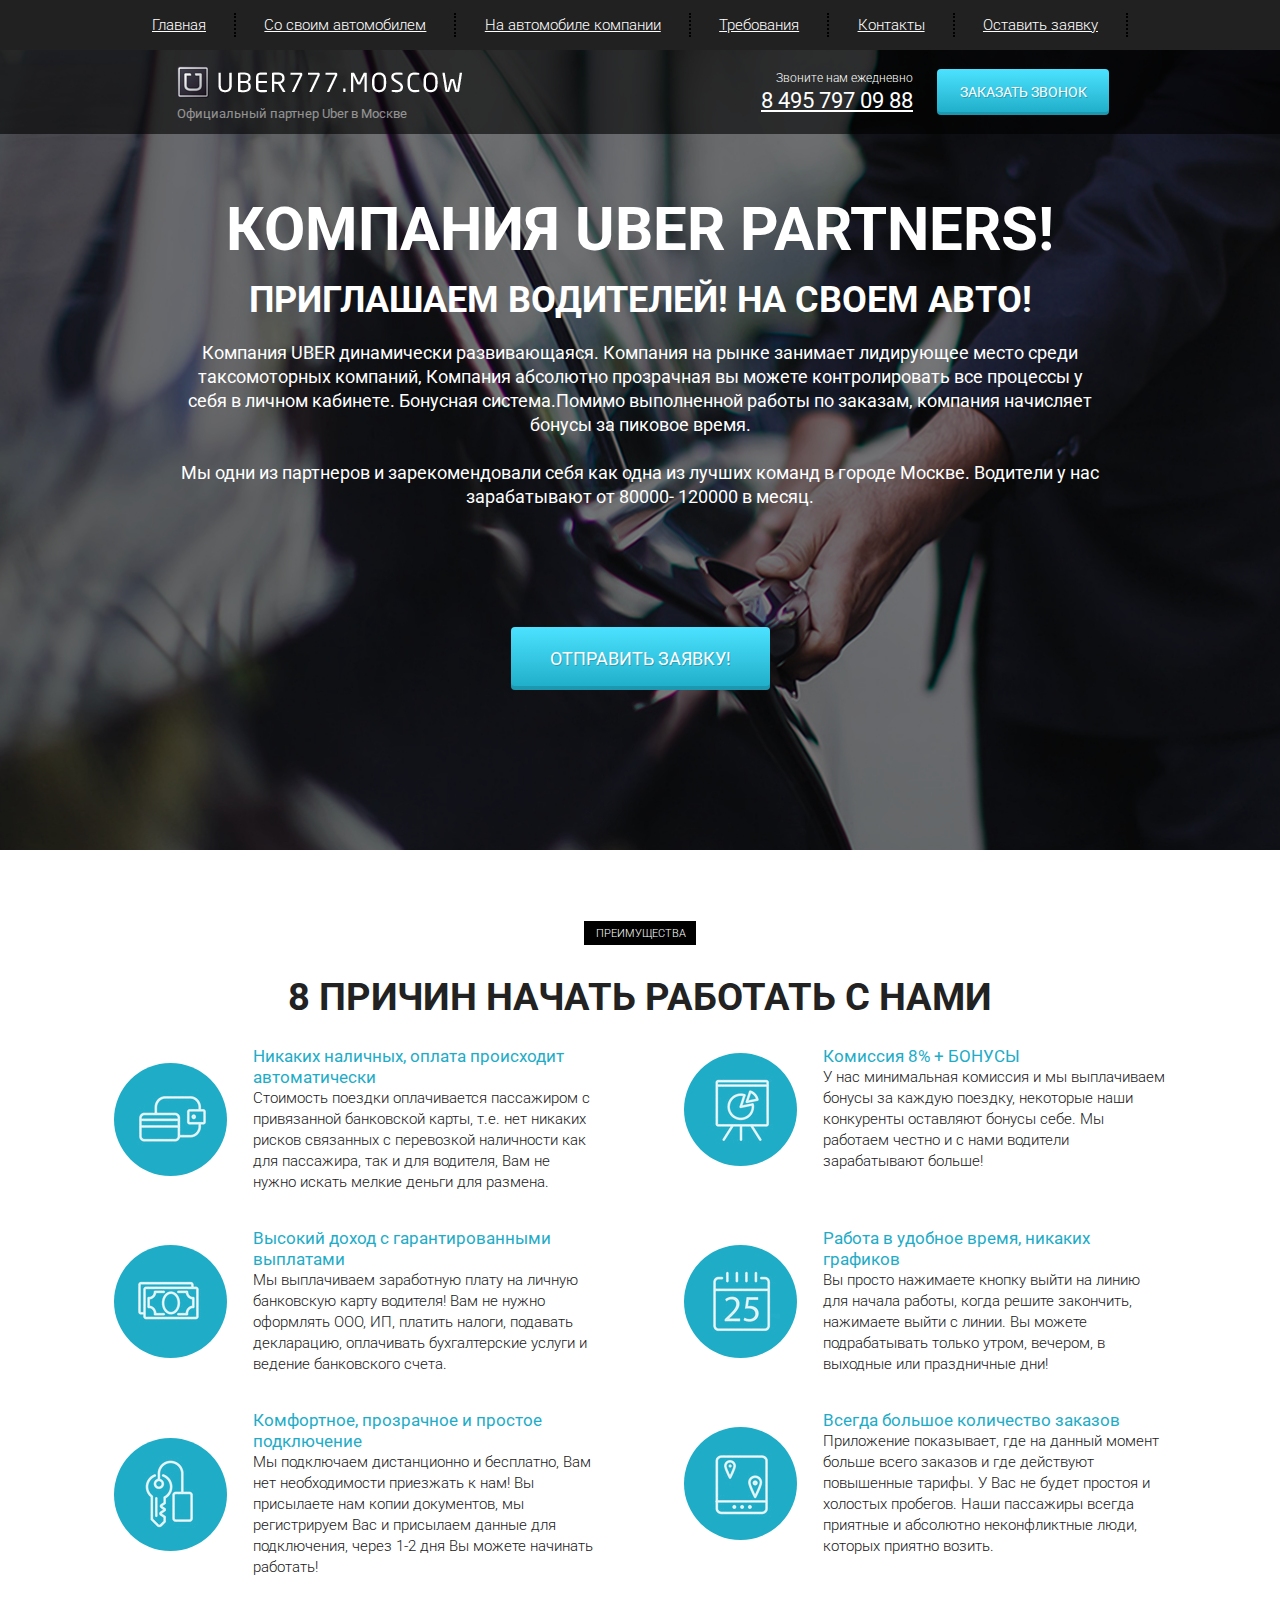
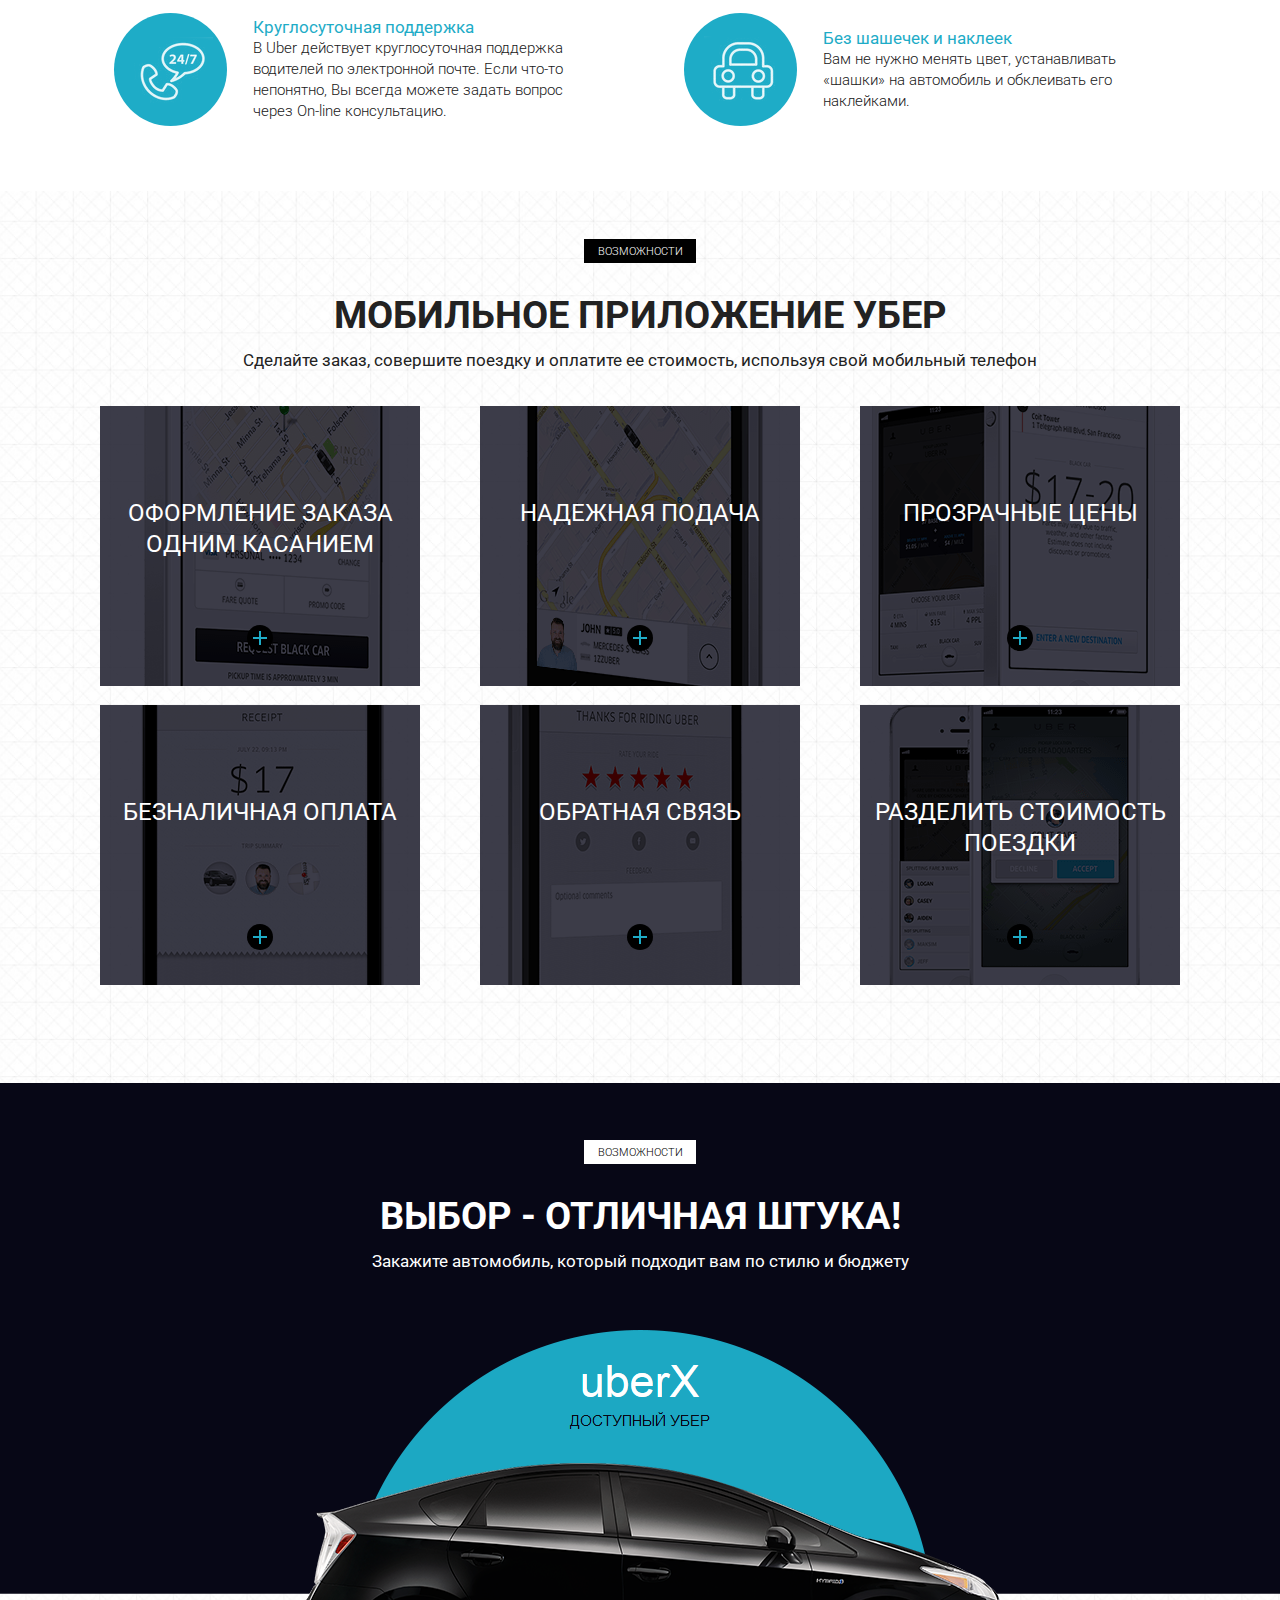
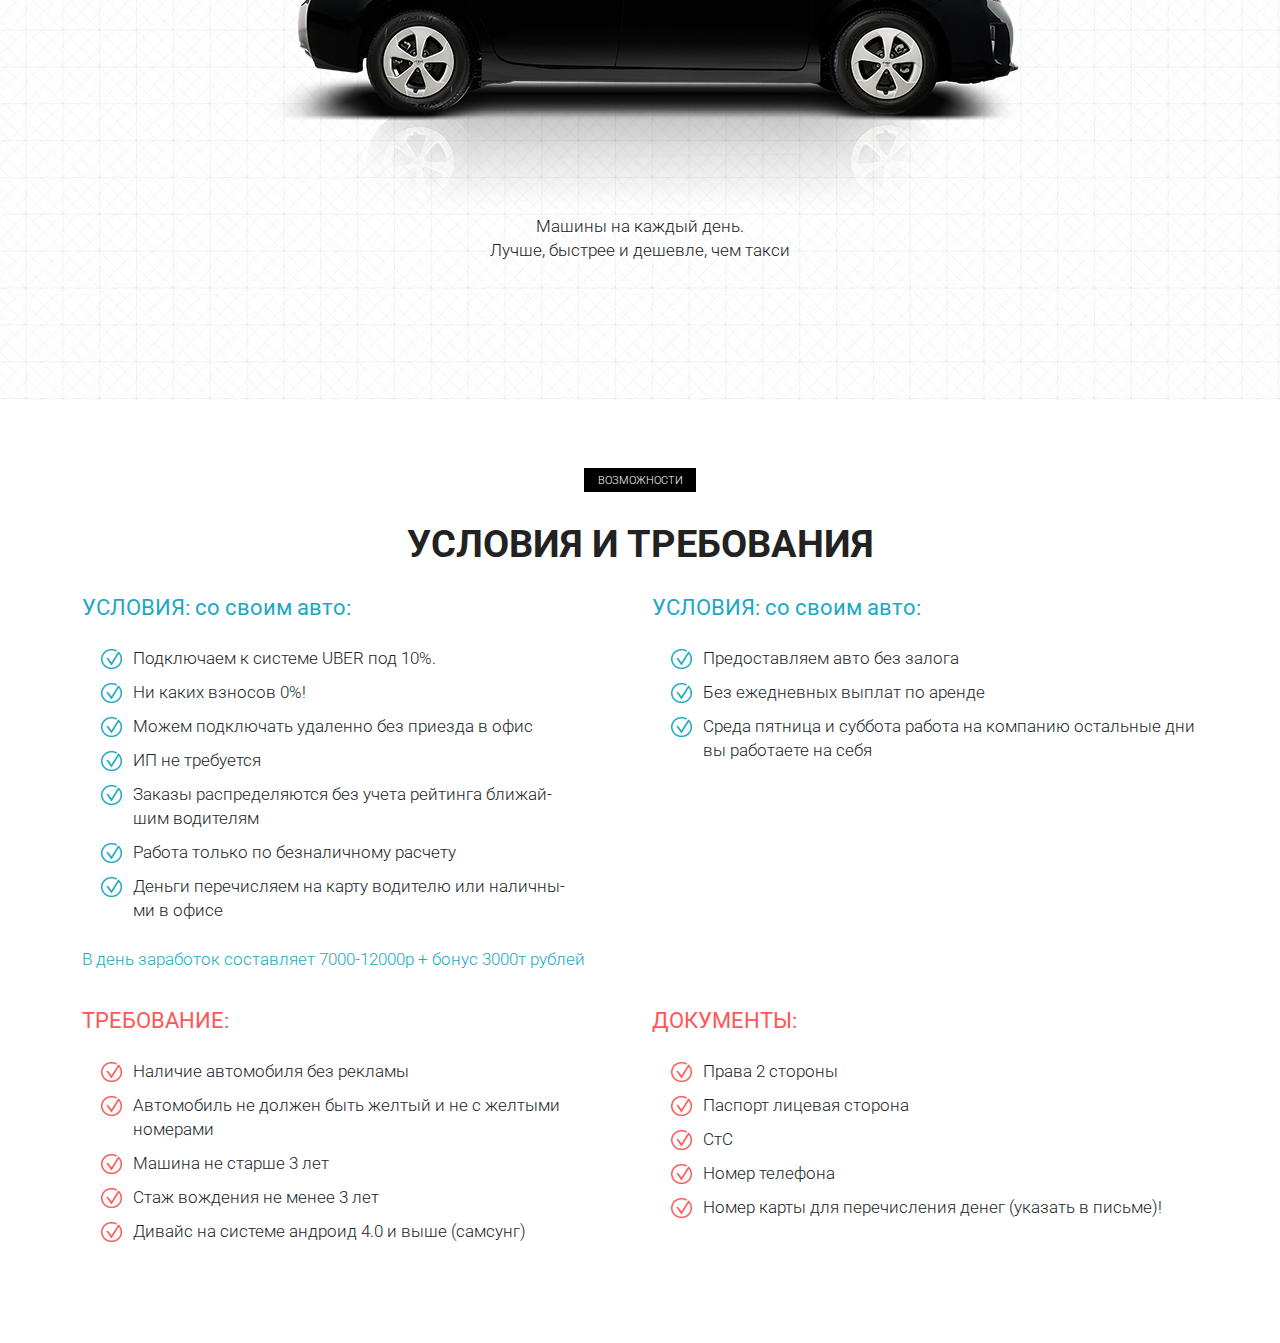
==== commit c451702c: "1" ====
--- a/src/index.html
+++ b/src/index.html
@@ -259,41 +259,33 @@
                         <div class="require_block require_block_nmb">
                             <div class="require_title">УСЛОВИЯ: со своим авто:</div>
                                 <ul class="require_list">
-                                    <li>Подключаем к системе UBER  под 10%.</li>
-                                    <li>Ни каких взносов  0%!</li>
-                                    <li>Можем подключать удаленно без приезда в офис</li>
-                                    <li>ИП не требуется</li>
-                                    <li>Заказы распределяются без учета рейтинга ближай- <br> шим водителям</li>
-                                    <li>Работа только по безналичному расчету</li>
-                                    <li>Деньги перечисляем на карту водителю или наличны- <br> ми в офисе</li>
+                                    <li>Предоставляем авто без залога</li>
+                                    <li>Без ежедневных выплат по аренде</li>
+                                    <li>Среда пятница и суббота работа на компанию остальные дни вы работаете на себя</li>
                                 </ul>
                             </div>
                     </div>
                     <div class="col-md-6">
                         <div class="require_block require_block_nmb warning">
-                            <div class="require_title">УСЛОВИЯ: со своим авто:</div>
+                            <div class="require_title">ТРЕБОВАНИЕ:</div>
                                 <ul class="require_list">
-                                    <li>Подключаем к системе UBER  под 10%.</li>
-                                    <li>Ни каких взносов  0%!</li>
-                                    <li>Можем подключать удаленно без приезда в офис</li>
-                                    <li>ИП не требуется</li>
-                                    <li>Заказы распределяются без учета рейтинга ближай- <br> шим водителям</li>
-                                    <li>Работа только по безналичному расчету</li>
-                                    <li>Деньги перечисляем на карту водителю или наличны- <br> ми в офисе</li>
+                                    <li>Наличие автомобиля без рекламы</li>
+                                    <li>Автомобиль не должен быть желтый и не с желтыми номерами</li>
+                                    <li>Машина не старше 3 лет</li>
+                                    <li>Стаж вождения не менее 3 лет</li>
+                                    <li>Дивайс на системе андроид 4.0 и выше (самсунг)</li>
                                 </ul>
                             </div>
                     </div>
                     <div class="col-md-6">
                         <div class="require_block require_block_nmb warning">
-                            <div class="require_title">УСЛОВИЯ: со своим авто:</div>
+                            <div class="require_title">ДОКУМЕНТЫ:</div>
                             <ul class="require_list">
-                                <li>Подключаем к системе UBER  под 10%.</li>
-                                <li>Ни каких взносов  0%!</li>
-                                <li>Можем подключать удаленно без приезда в офис</li>
-                                <li>ИП не требуется</li>
-                                <li>Заказы распределяются без учета рейтинга ближай- <br> шим водителям</li>
-                                <li>Работа только по безналичному расчету</li>
-                                <li>Деньги перечисляем на карту водителю или наличны- <br> ми в офисе</li>
+                                <li>Права 2 стороны</li>
+                                <li>Паспорт лицевая сторона</li>
+                                <li>СтС</li>
+                                <li>Номер телефона</li>
+                                <li>Номер карты для перечисления денег (указать в письме)!</li>
                             </ul>
                         </div>
                     </div>
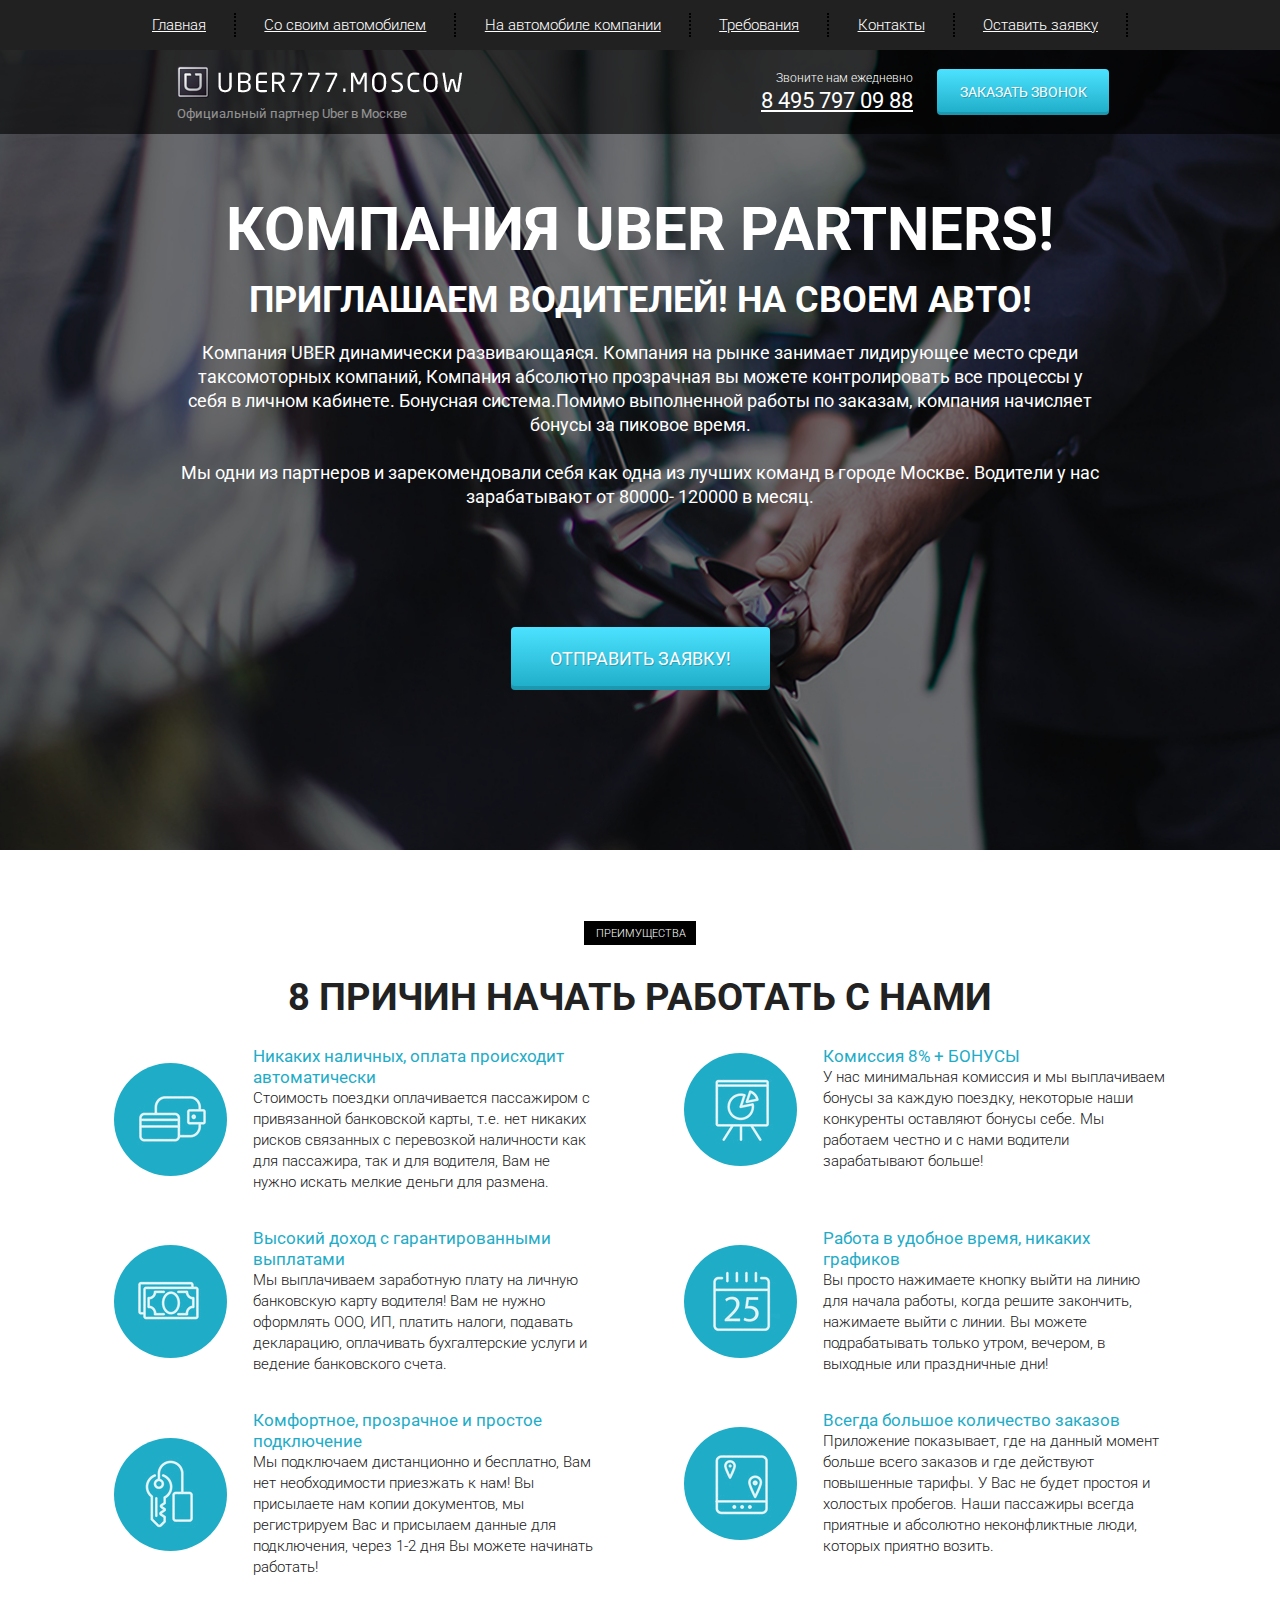
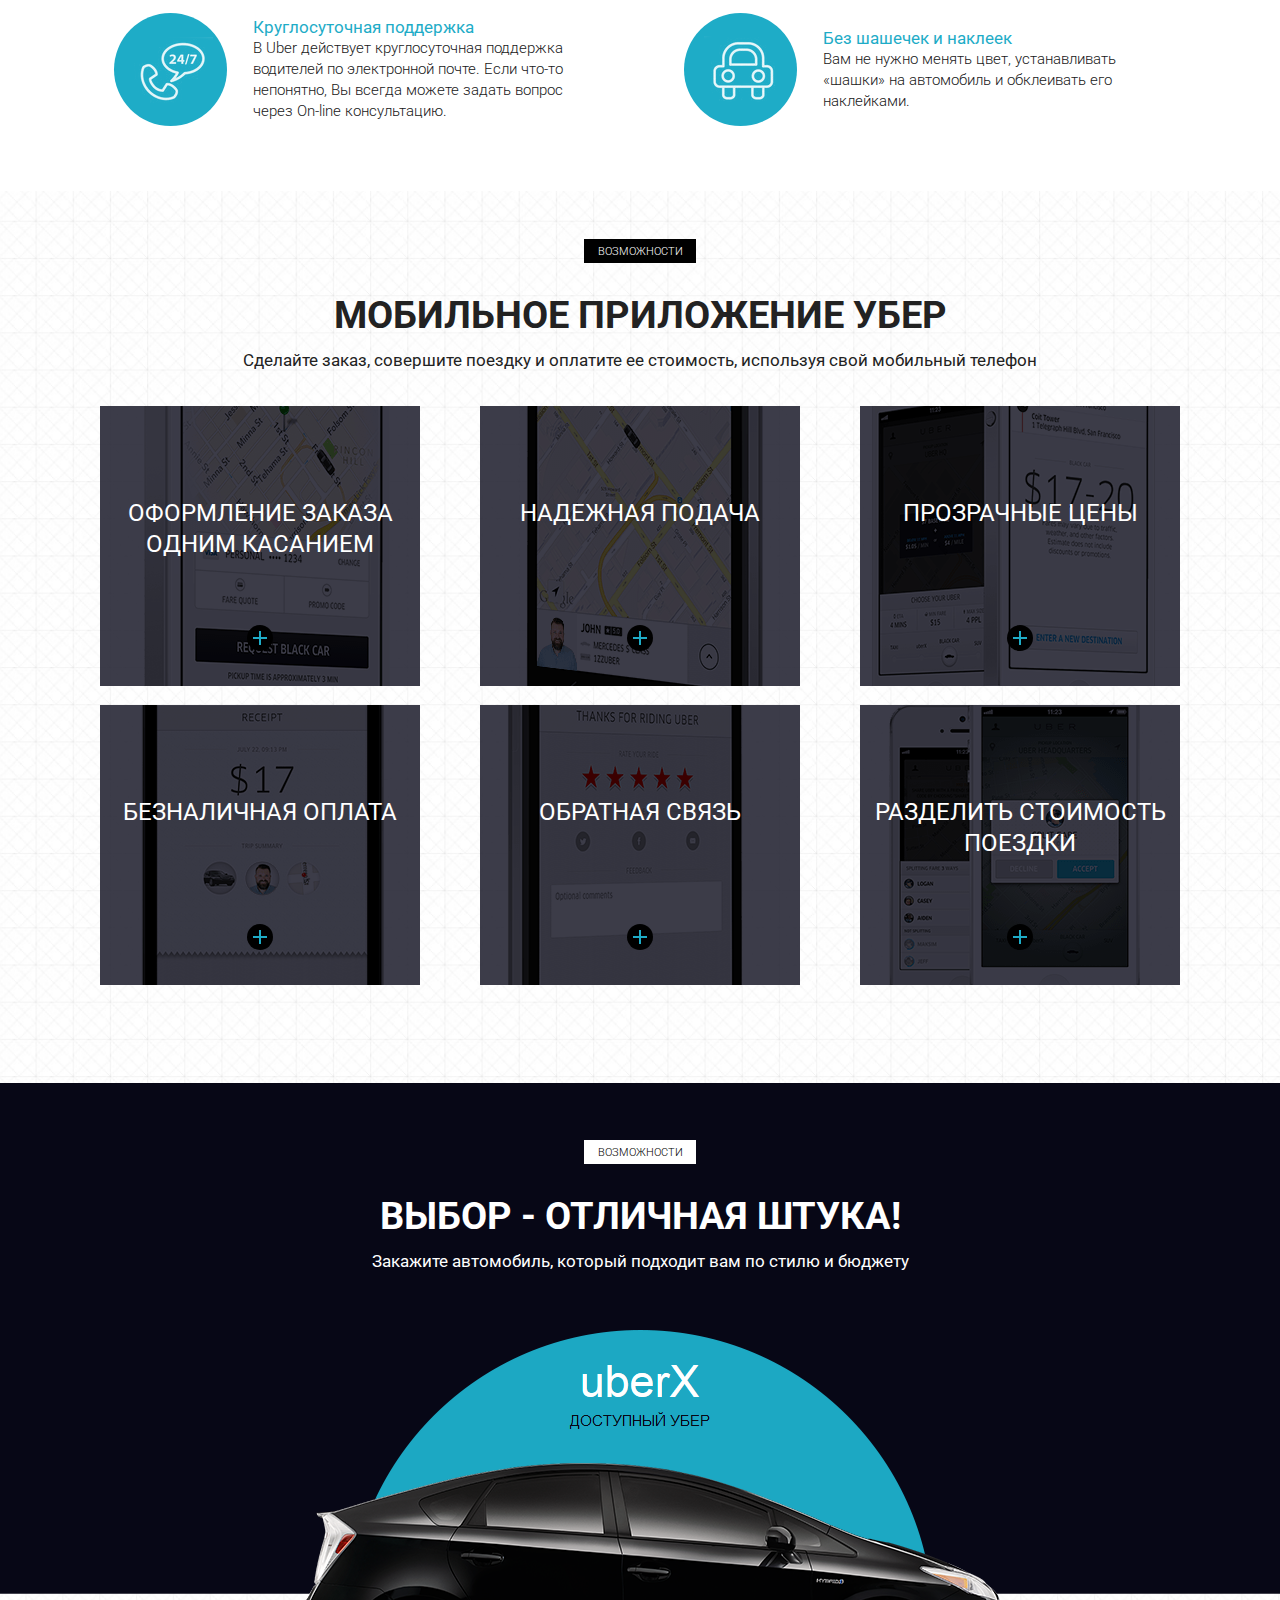
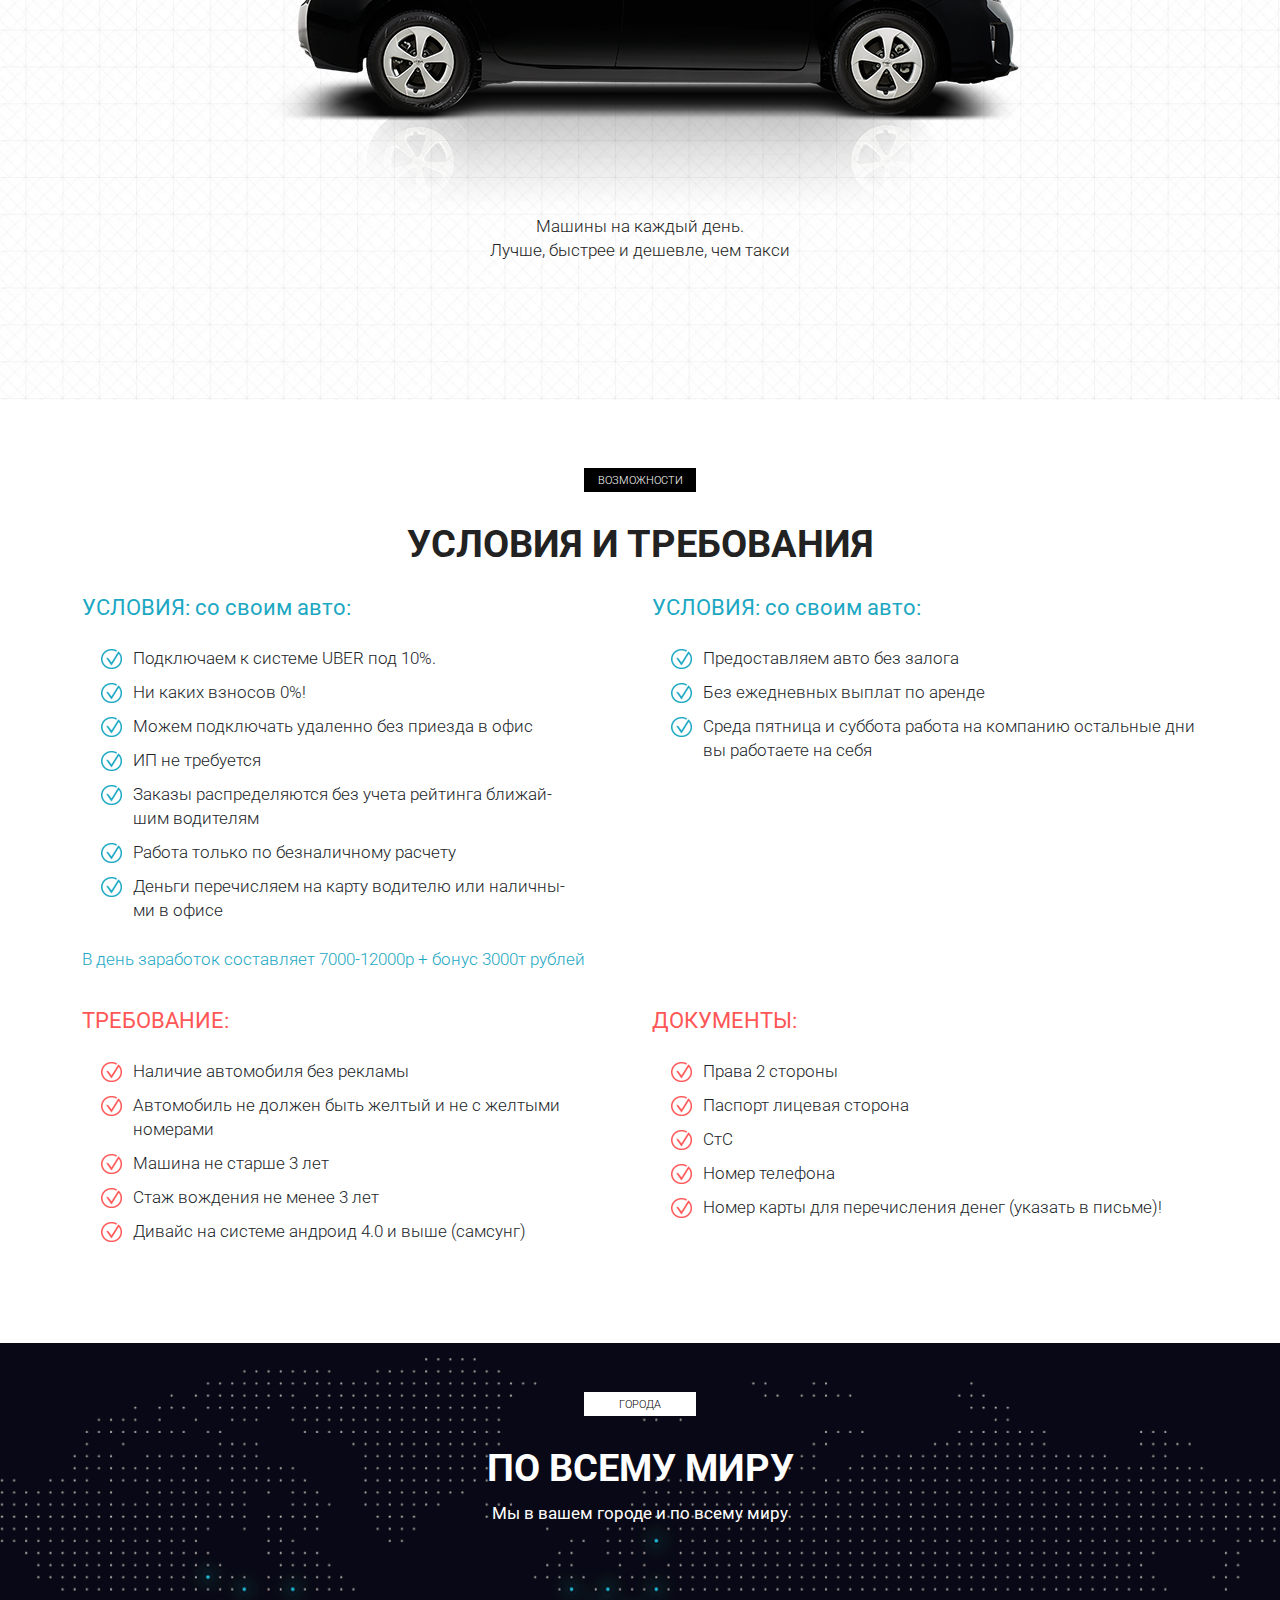
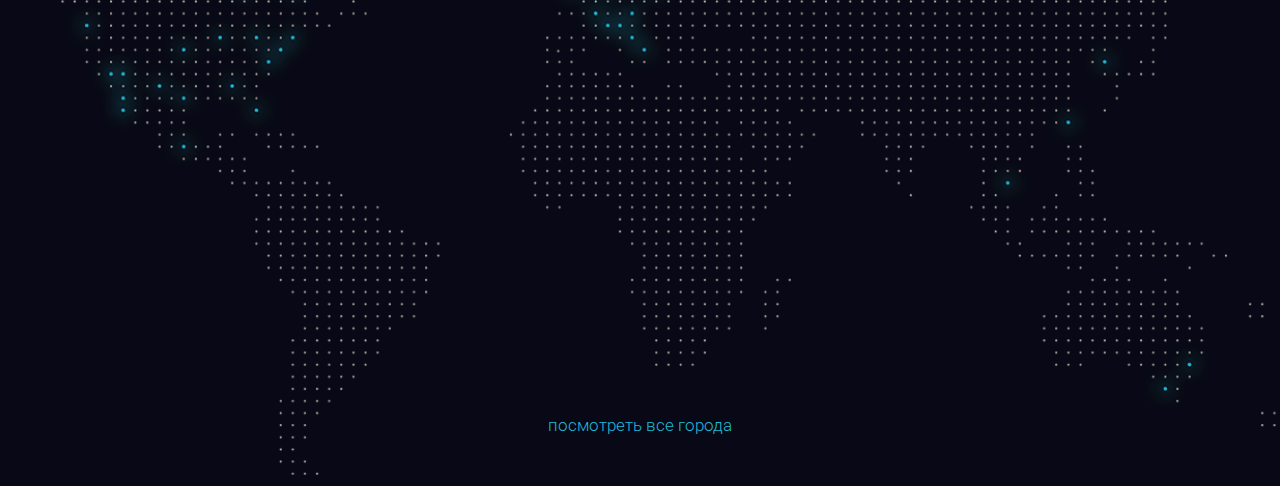
==== commit 1bafd155: "1" ====
--- a/src/index.html
+++ b/src/index.html
@@ -292,5 +292,14 @@
                 </div>
             </div>
         </section>
+
+        <section class="uber_world">
+            <div class="container">
+                <div class="label label_white">города</div>
+                <div class="title title_white">По всему миру</div>
+                <div class="subtitle subtitle_white">Мы в вашем городе и по всему миру</div>
+                <p class="uber_world_description">посмотреть все города</p>
+            </div>
+        </section>
     </body>
 </html>--- a/src/css/style.min.css
+++ b/src/css/style.min.css
@@ -1 +1 @@
-*{font-family:"Roboto",sans-serif}header{position:relative;height:50px}nav{position:fixed;width:100%;height:50px;background-color:#212121;z-index:2}.menu{display:-webkit-box;display:-ms-flexbox;display:flex;-webkit-box-pack:justify;-ms-flex-pack:justify;justify-content:space-between;padding:13px 70px;margin:0;list-style-type:none}.menu .menu_link{color:#fff;font-size:15px;font-weight:300}.menu .menu_item{border-right:2px dotted #000;padding-right:28px}.subheader{position:absolute;top:50px;width:100%;height:84px;background-color:rgba(0,0,0,.6)}.subheader .subheader_logo{display:block;max-width:100%;margin-top:16px}.subheader .subheader_official{margin-top:6px;opacity:.5;color:#fff;font-size:13px;font-weight:400}.subheader .subheader_call{color:#fff;font-size:12px;font-weight:300;margin-top:19px;text-align:right}.subheader .subheader_phone{display:block;margin-top:8px;color:#fff;font-size:22px;font-weight:400;text-transform:uppercase;text-align:right;line-height:12px}.subheader .subheader_btn{margin-top:19px;width:172px;height:46px;-webkit-box-shadow:inset 0 -3px 0 rgba(0,0,0,.12);box-shadow:inset 0 -3px 0 rgba(0,0,0,.12);border:none;border-radius:4px;background-image:-webkit-gradient(linear, left bottom, left top, from(#1eacc7), to(#4ce2ff));background-image:linear-gradient(to top, #1eacc7 0%, #4ce2ff 100%);text-shadow:1px 1px 0 rgba(0,0,0,.21);color:#fff;font-size:14px;font-weight:400;text-transform:uppercase}.subheader .subheader_btn:hover{background-image:none;background-color:#1eacc7}.promo{min-height:800px;background:url("../img/car_door.png") center center/cover no-repeat;padding:150px 0 135px 0}.promo .promo_header{color:#fff;font-weight:700;text-transform:uppercase;font-size:60px;line-height:60px;margin:0;text-align:center}.promo .promo_subheader{color:#fff;font-weight:700;text-transform:uppercase;font-size:36px;line-height:36px;margin:0;margin-top:22px;text-align:center}.promo .promo_descr{color:#fff;font-size:18px;font-weight:400;line-height:24px;text-align:center;margin-top:23px}.promo .promo_btn{display:block;margin:118px auto 0 auto;width:259px;height:63px;-webkit-box-shadow:inset 0 -4px 0 rgba(0,0,0,.12);box-shadow:inset 0 -4px 0 rgba(0,0,0,.12);border:none;border-radius:4px;background-image:-webkit-gradient(linear, left bottom, left top, from(#1eacc7), to(#4ce2ff));background-image:linear-gradient(to top, #1eacc7 0%, #4ce2ff 100%);text-shadow:1px 1px 0 rgba(0,0,0,.21);color:#fff;font-size:18px;font-weight:400;text-transform:uppercase}.promo .promo_btn:hover{background-image:none;background-color:#1eacc7}.reasons{padding:71px 0 65px 0}.reasons .reasons_block{display:-webkit-box;display:-ms-flexbox;display:flex;-webkit-box-pack:center;-ms-flex-pack:center;justify-content:center;-webkit-box-align:center;-ms-flex-align:center;align-items:center;margin-top:35px}.reasons .reasons_block .reasons_round{display:-webkit-box;display:-ms-flexbox;display:flex;-webkit-box-pack:center;-ms-flex-pack:center;justify-content:center;-webkit-box-align:center;-ms-flex-align:center;align-items:center;margin-right:26px;width:113px;height:113px;background-color:#1eacc7;border-radius:100%}.reasons .reasons_block .reasons_descr{width:343px}.reasons .reasons_block .reasons_descr .reasons_subtitle{line-height:21px;color:#1eacc7;font-size:17px;font-weight:400}.reasons .reasons_block .reasons_descr .reasons_text{color:#202020;font-size:15px;font-weight:300;line-height:21px}.label{margin:0 auto;height:24px;width:112px;padding:5px 12px;background-color:#000;color:#fff;font-size:11px;font-weight:300;text-transform:uppercase;text-align:center}.label_white{background-color:#fff;color:#000}.title{margin-bottom:0;margin-top:38px;line-height:28px;color:#222;font-size:38px;font-weight:700;text-transform:uppercase;text-align:center}.title_white{color:#fff}.subtitle{margin-top:19px;color:#222;font-size:17px;font-weight:400;text-align:center}.subtitle_white{color:#fff}.mobile{min-height:864px;padding:48px 0 79px 0;background:url("../img/app_bg.png") center center/cover no-repeat}.mobile .row{margin-top:32px}.mobile_item{position:relative;width:320px;height:280px;margin:0 auto;margin-bottom:19px;padding-top:92px}.mobile_item_1{background:url("../img/mob_app_2.png") center center/cover no-repeat}.mobile_item_2{background:url("../img/mob_app_1.png") center center/cover no-repeat}.mobile_item_3{background:url("../img/mob_app_6.png") center center/cover no-repeat}.mobile_item_4{background:url("../img/mob_app_5.png") center center/cover no-repeat}.mobile_item_5{background:url("../img/mob_app_4.png") center center/cover no-repeat}.mobile_item_6{background:url("../img/mob_app_3.png") center center/cover no-repeat}.mobile_item_subtitle{color:#fff;font-size:24px;font-weight:400;line-height:31px;text-align:center;text-transform:uppercase}.mobile_item_plus{display:-webkit-box;display:-ms-flexbox;display:flex;-webkit-box-pack:center;-ms-flex-pack:center;justify-content:center;-webkit-box-align:center;-ms-flex-align:center;align-items:center;position:absolute;bottom:35px;left:50%;-webkit-transform:translateX(-50%);transform:translateX(-50%);width:26px;height:26px;background-color:#000;margin:0 auto;border-radius:100%;cursor:pointer}.mobile_item_plus:before{content:"";display:block;width:14px;height:2px;background-color:#1eacc7;-webkit-transition:.3s all;transition:.3s all}.mobile_item_plus:after{content:"";position:absolute;left:50%;-webkit-transform:translateX(-50%);transform:translateX(-50%);display:block;height:14px;width:2px;background-color:#1eacc7;-webkit-transition:.3s all;transition:.3s all}.mobile_item_plus:hover:before,.mobile_item_plus:hover:after{background-color:#ff5656}.choice{min-height:896px;padding:57px 0 138px 0;background:url("../img/bg_choice.png") center center/cover no-repeat}.choice .uber_car{display:block;margin:0 auto;margin-top:56px}.choice_description{margin:0 auto;margin-top:4px;color:#222;font-size:17px;font-weight:300;line-height:24px;text-align:center}.require{padding:68px 0 84px 0}.require_block{margin:33px 0}.require_block_nmb{margin-bottom:0px}.require_title{color:#1ca8c3;font-size:22px;font-weight:400}.require_list{list-style-type:none;padding-left:51px;margin-top:22px}.require_list li{position:relative;font-size:17px;font-weight:300;line-height:24px;margin-bottom:10px}.require_list li:before{content:"";display:block;position:absolute;left:-32px;top:3px;width:21px;height:20px;background:url("../icons/blue.png") center center/cover no-repeat}.require_descr{margin-top:25px;font-size:17px;font-weight:300;line-height:24px;color:#1ca8c3}.require .warning .require_title{color:#ff5656}.require .warning .require_list li:before{background:url("../icons/red.png") center center/cover no-repeat}/*# sourceMappingURL=style.min.css.map */+*{font-family:"Roboto",sans-serif}header{position:relative;height:50px}nav{position:fixed;width:100%;height:50px;background-color:#212121;z-index:2}.menu{display:-webkit-box;display:-ms-flexbox;display:flex;-webkit-box-pack:justify;-ms-flex-pack:justify;justify-content:space-between;padding:13px 70px;margin:0;list-style-type:none}.menu .menu_link{color:#fff;font-size:15px;font-weight:300}.menu .menu_item{border-right:2px dotted #000;padding-right:28px}.subheader{position:absolute;top:50px;width:100%;height:84px;background-color:rgba(0,0,0,.6)}.subheader .subheader_logo{display:block;max-width:100%;margin-top:16px}.subheader .subheader_official{margin-top:6px;opacity:.5;color:#fff;font-size:13px;font-weight:400}.subheader .subheader_call{color:#fff;font-size:12px;font-weight:300;margin-top:19px;text-align:right}.subheader .subheader_phone{display:block;margin-top:8px;color:#fff;font-size:22px;font-weight:400;text-transform:uppercase;text-align:right;line-height:12px}.subheader .subheader_btn{margin-top:19px;width:172px;height:46px;-webkit-box-shadow:inset 0 -3px 0 rgba(0,0,0,.12);box-shadow:inset 0 -3px 0 rgba(0,0,0,.12);border:none;border-radius:4px;background-image:-webkit-gradient(linear, left bottom, left top, from(#1eacc7), to(#4ce2ff));background-image:linear-gradient(to top, #1eacc7 0%, #4ce2ff 100%);text-shadow:1px 1px 0 rgba(0,0,0,.21);color:#fff;font-size:14px;font-weight:400;text-transform:uppercase}.subheader .subheader_btn:hover{background-image:none;background-color:#1eacc7}.promo{min-height:800px;background:url("../img/car_door.png") center center/cover no-repeat;padding:150px 0 135px 0}.promo .promo_header{color:#fff;font-weight:700;text-transform:uppercase;font-size:60px;line-height:60px;margin:0;text-align:center}.promo .promo_subheader{color:#fff;font-weight:700;text-transform:uppercase;font-size:36px;line-height:36px;margin:0;margin-top:22px;text-align:center}.promo .promo_descr{color:#fff;font-size:18px;font-weight:400;line-height:24px;text-align:center;margin-top:23px}.promo .promo_btn{display:block;margin:118px auto 0 auto;width:259px;height:63px;-webkit-box-shadow:inset 0 -4px 0 rgba(0,0,0,.12);box-shadow:inset 0 -4px 0 rgba(0,0,0,.12);border:none;border-radius:4px;background-image:-webkit-gradient(linear, left bottom, left top, from(#1eacc7), to(#4ce2ff));background-image:linear-gradient(to top, #1eacc7 0%, #4ce2ff 100%);text-shadow:1px 1px 0 rgba(0,0,0,.21);color:#fff;font-size:18px;font-weight:400;text-transform:uppercase}.promo .promo_btn:hover{background-image:none;background-color:#1eacc7}.reasons{padding:71px 0 65px 0}.reasons .reasons_block{display:-webkit-box;display:-ms-flexbox;display:flex;-webkit-box-pack:center;-ms-flex-pack:center;justify-content:center;-webkit-box-align:center;-ms-flex-align:center;align-items:center;margin-top:35px}.reasons .reasons_block .reasons_round{display:-webkit-box;display:-ms-flexbox;display:flex;-webkit-box-pack:center;-ms-flex-pack:center;justify-content:center;-webkit-box-align:center;-ms-flex-align:center;align-items:center;margin-right:26px;width:113px;height:113px;background-color:#1eacc7;border-radius:100%}.reasons .reasons_block .reasons_descr{width:343px}.reasons .reasons_block .reasons_descr .reasons_subtitle{line-height:21px;color:#1eacc7;font-size:17px;font-weight:400}.reasons .reasons_block .reasons_descr .reasons_text{color:#202020;font-size:15px;font-weight:300;line-height:21px}.label{margin:0 auto;height:24px;width:112px;padding:5px 12px;background-color:#000;color:#fff;font-size:11px;font-weight:300;text-transform:uppercase;text-align:center}.label_white{background-color:#fff;color:#000}.title{margin-bottom:0;margin-top:38px;line-height:28px;color:#222;font-size:38px;font-weight:700;text-transform:uppercase;text-align:center}.title_white{color:#fff}.subtitle{margin-top:19px;color:#222;font-size:17px;font-weight:400;text-align:center}.subtitle_white{color:#fff}.mobile{min-height:864px;padding:48px 0 79px 0;background:url("../img/app_bg.png") center center/cover no-repeat}.mobile .row{margin-top:32px}.mobile_item{position:relative;width:320px;height:280px;margin:0 auto;margin-bottom:19px;padding-top:92px}.mobile_item_1{background:url("../img/mob_app_2.png") center center/cover no-repeat}.mobile_item_2{background:url("../img/mob_app_1.png") center center/cover no-repeat}.mobile_item_3{background:url("../img/mob_app_6.png") center center/cover no-repeat}.mobile_item_4{background:url("../img/mob_app_5.png") center center/cover no-repeat}.mobile_item_5{background:url("../img/mob_app_4.png") center center/cover no-repeat}.mobile_item_6{background:url("../img/mob_app_3.png") center center/cover no-repeat}.mobile_item_subtitle{color:#fff;font-size:24px;font-weight:400;line-height:31px;text-align:center;text-transform:uppercase}.mobile_item_plus{display:-webkit-box;display:-ms-flexbox;display:flex;-webkit-box-pack:center;-ms-flex-pack:center;justify-content:center;-webkit-box-align:center;-ms-flex-align:center;align-items:center;position:absolute;bottom:35px;left:50%;-webkit-transform:translateX(-50%);transform:translateX(-50%);width:26px;height:26px;background-color:#000;margin:0 auto;border-radius:100%;cursor:pointer}.mobile_item_plus:before{content:"";display:block;width:14px;height:2px;background-color:#1eacc7;-webkit-transition:.3s all;transition:.3s all}.mobile_item_plus:after{content:"";position:absolute;left:50%;-webkit-transform:translateX(-50%);transform:translateX(-50%);display:block;height:14px;width:2px;background-color:#1eacc7;-webkit-transition:.3s all;transition:.3s all}.mobile_item_plus:hover:before,.mobile_item_plus:hover:after{background-color:#ff5656}.choice{min-height:896px;padding:57px 0 138px 0;background:url("../img/bg_choice.png") center center/cover no-repeat}.choice .uber_car{display:block;margin:0 auto;margin-top:56px}.choice_description{margin:0 auto;margin-top:4px;color:#222;font-size:17px;font-weight:300;line-height:24px;text-align:center}.require{padding:68px 0 84px 0}.require_block{margin:33px 0}.require_block_nmb{margin-bottom:0px}.require_title{color:#1ca8c3;font-size:22px;font-weight:400}.require_list{list-style-type:none;padding-left:51px;margin-top:22px}.require_list li{position:relative;font-size:17px;font-weight:300;line-height:24px;margin-bottom:10px}.require_list li:before{content:"";display:block;position:absolute;left:-32px;top:3px;width:21px;height:20px;background:url("../icons/blue.png") center center/cover no-repeat}.require_descr{margin-top:25px;font-size:17px;font-weight:300;line-height:24px;color:#1ca8c3}.require .warning .require_title{color:#ff5656}.require .warning .require_list li:before{background:url("../icons/red.png") center center/cover no-repeat}.uber_world{min-height:717px;padding:49px 0 49px 0;background:url("../img/uber_world.png") center center/cover no-repeat}.uber_world_description{margin:0 auto;margin-top:486px;color:#1fbad6;font-size:17px;font-weight:300;line-height:24px;text-align:center}/*# sourceMappingURL=style.min.css.map */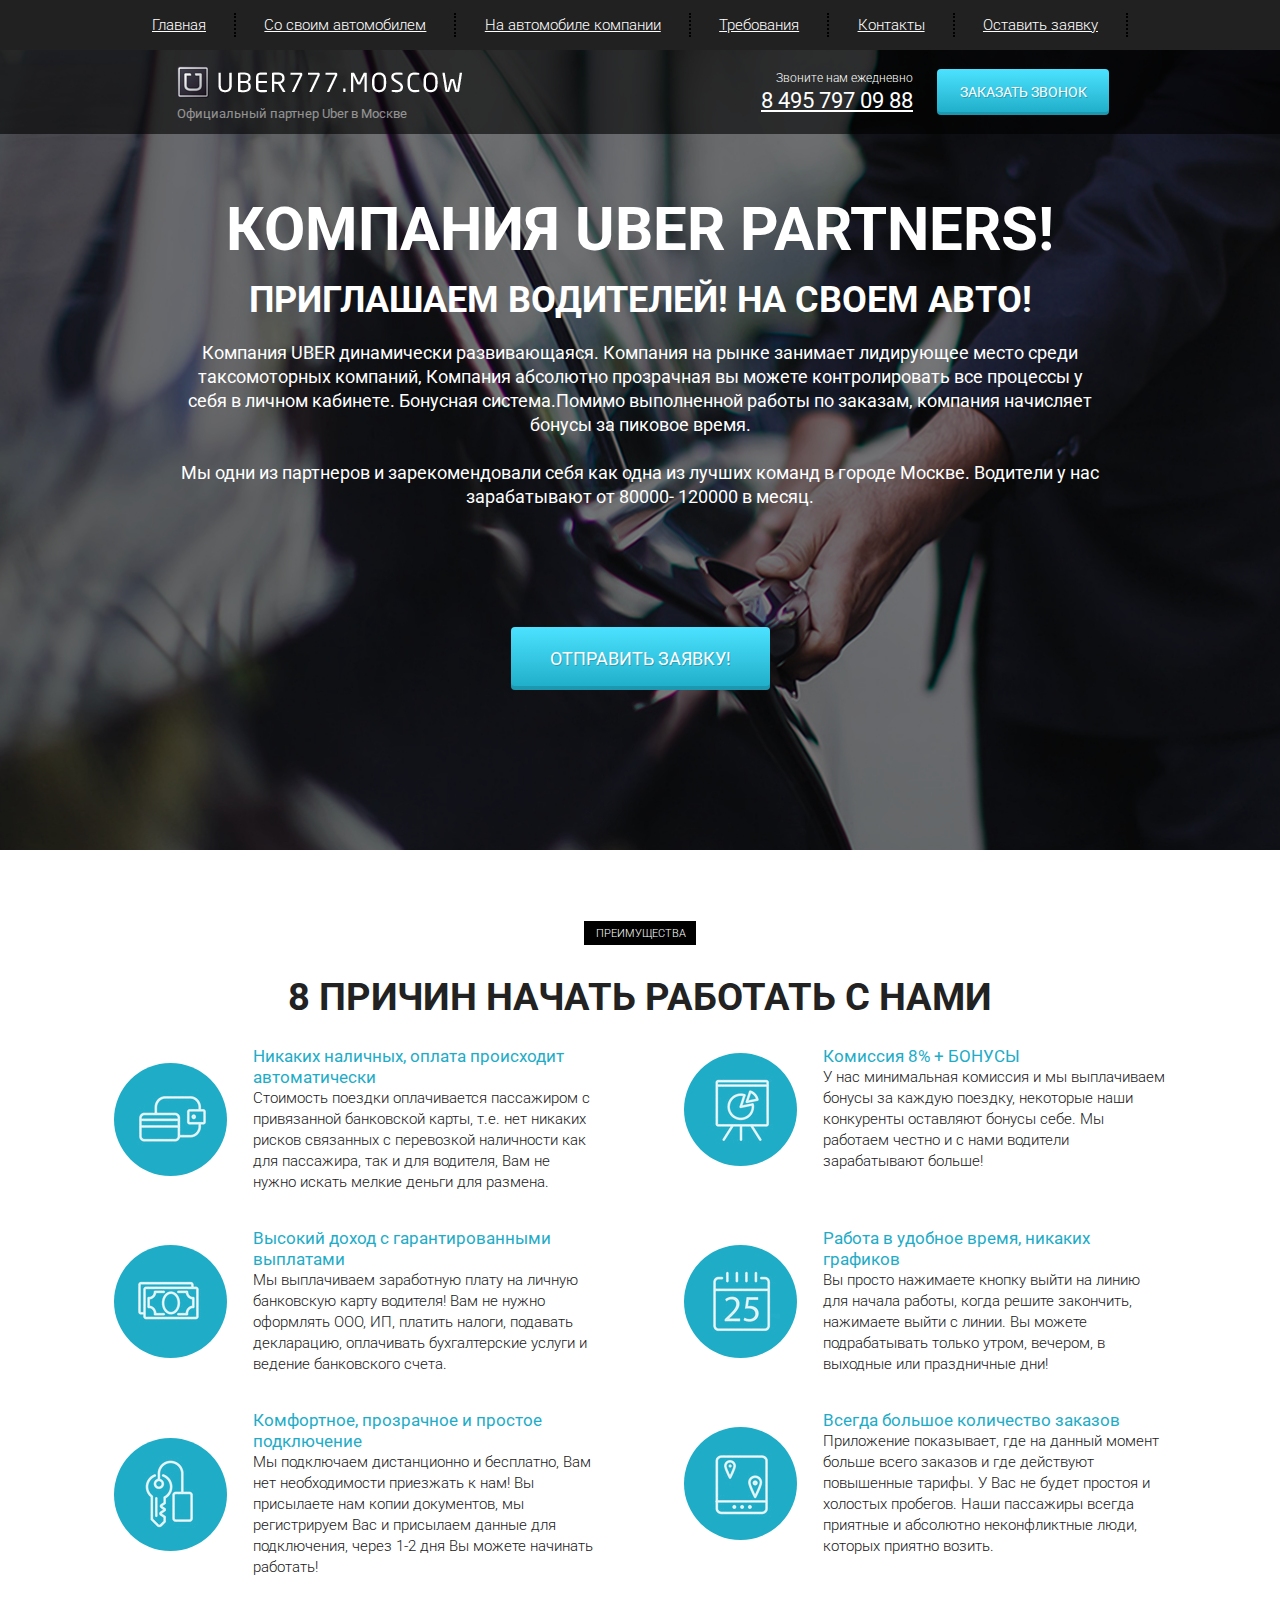
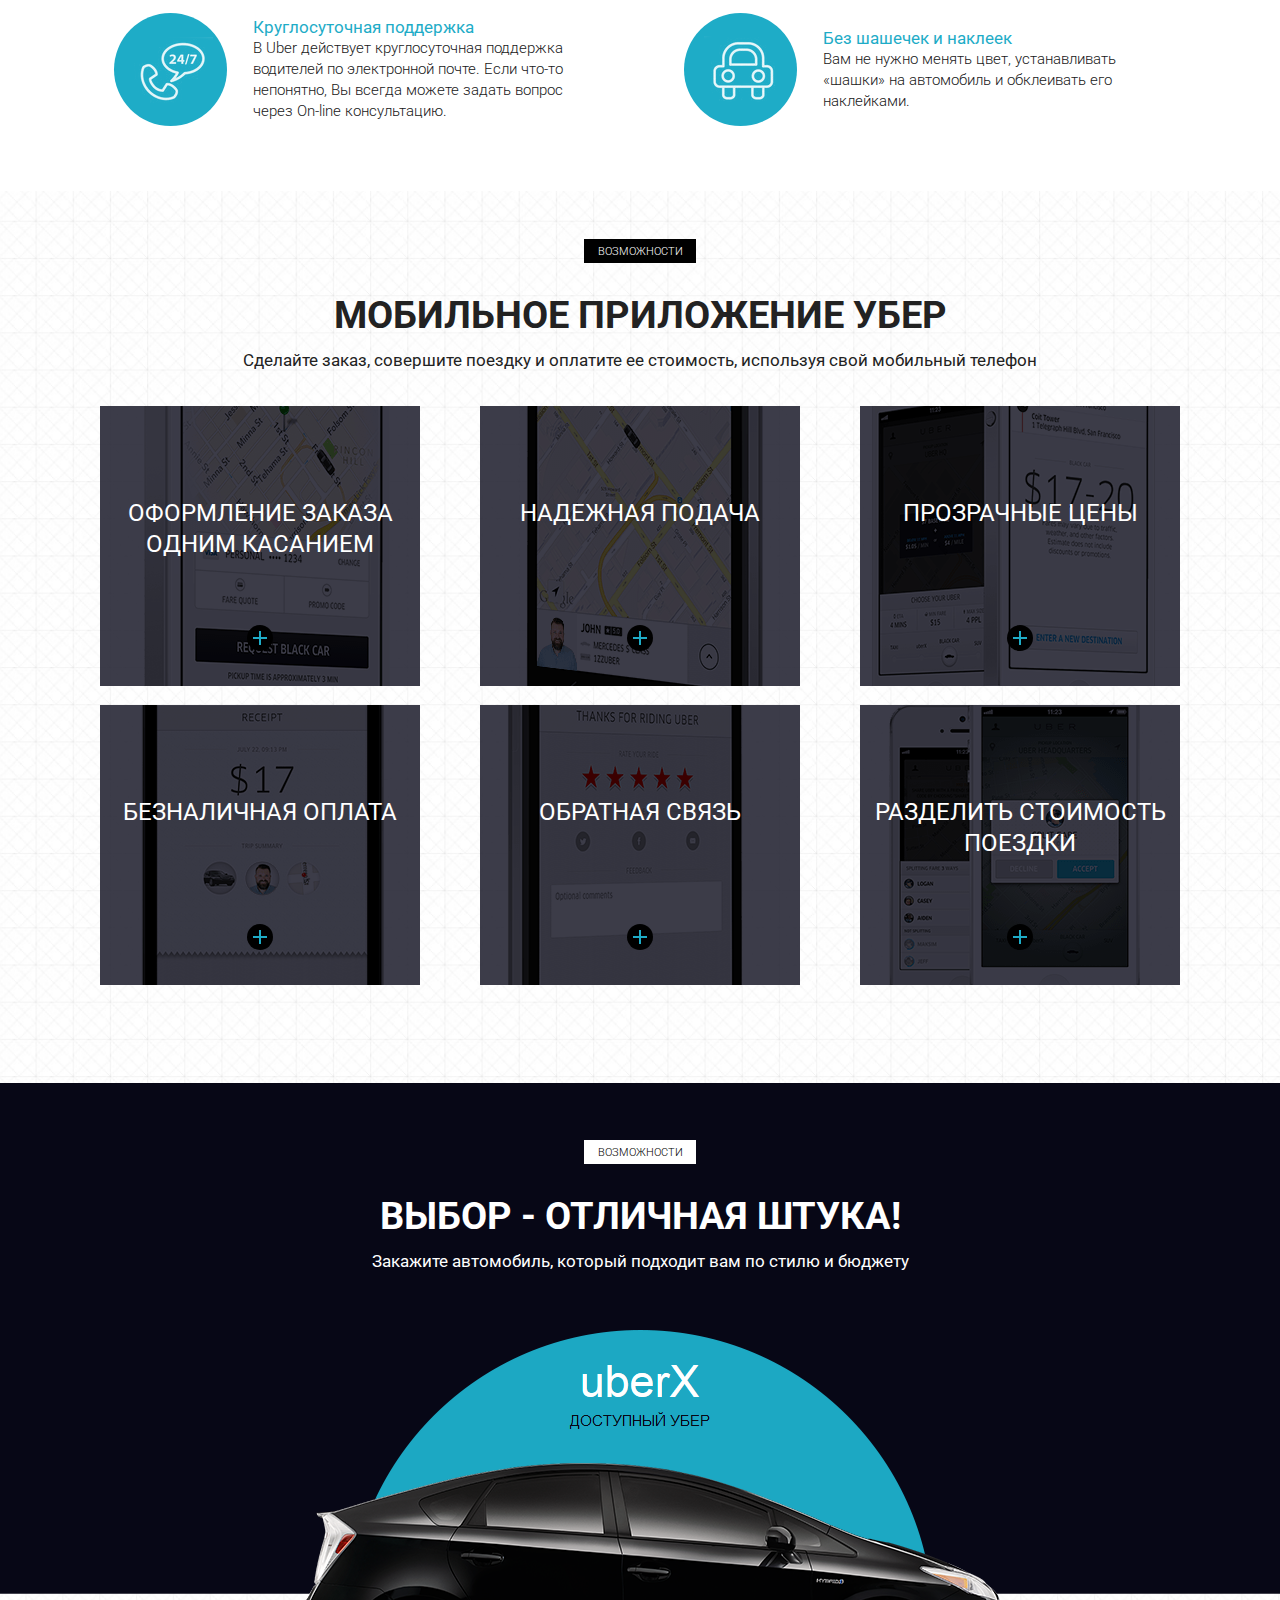
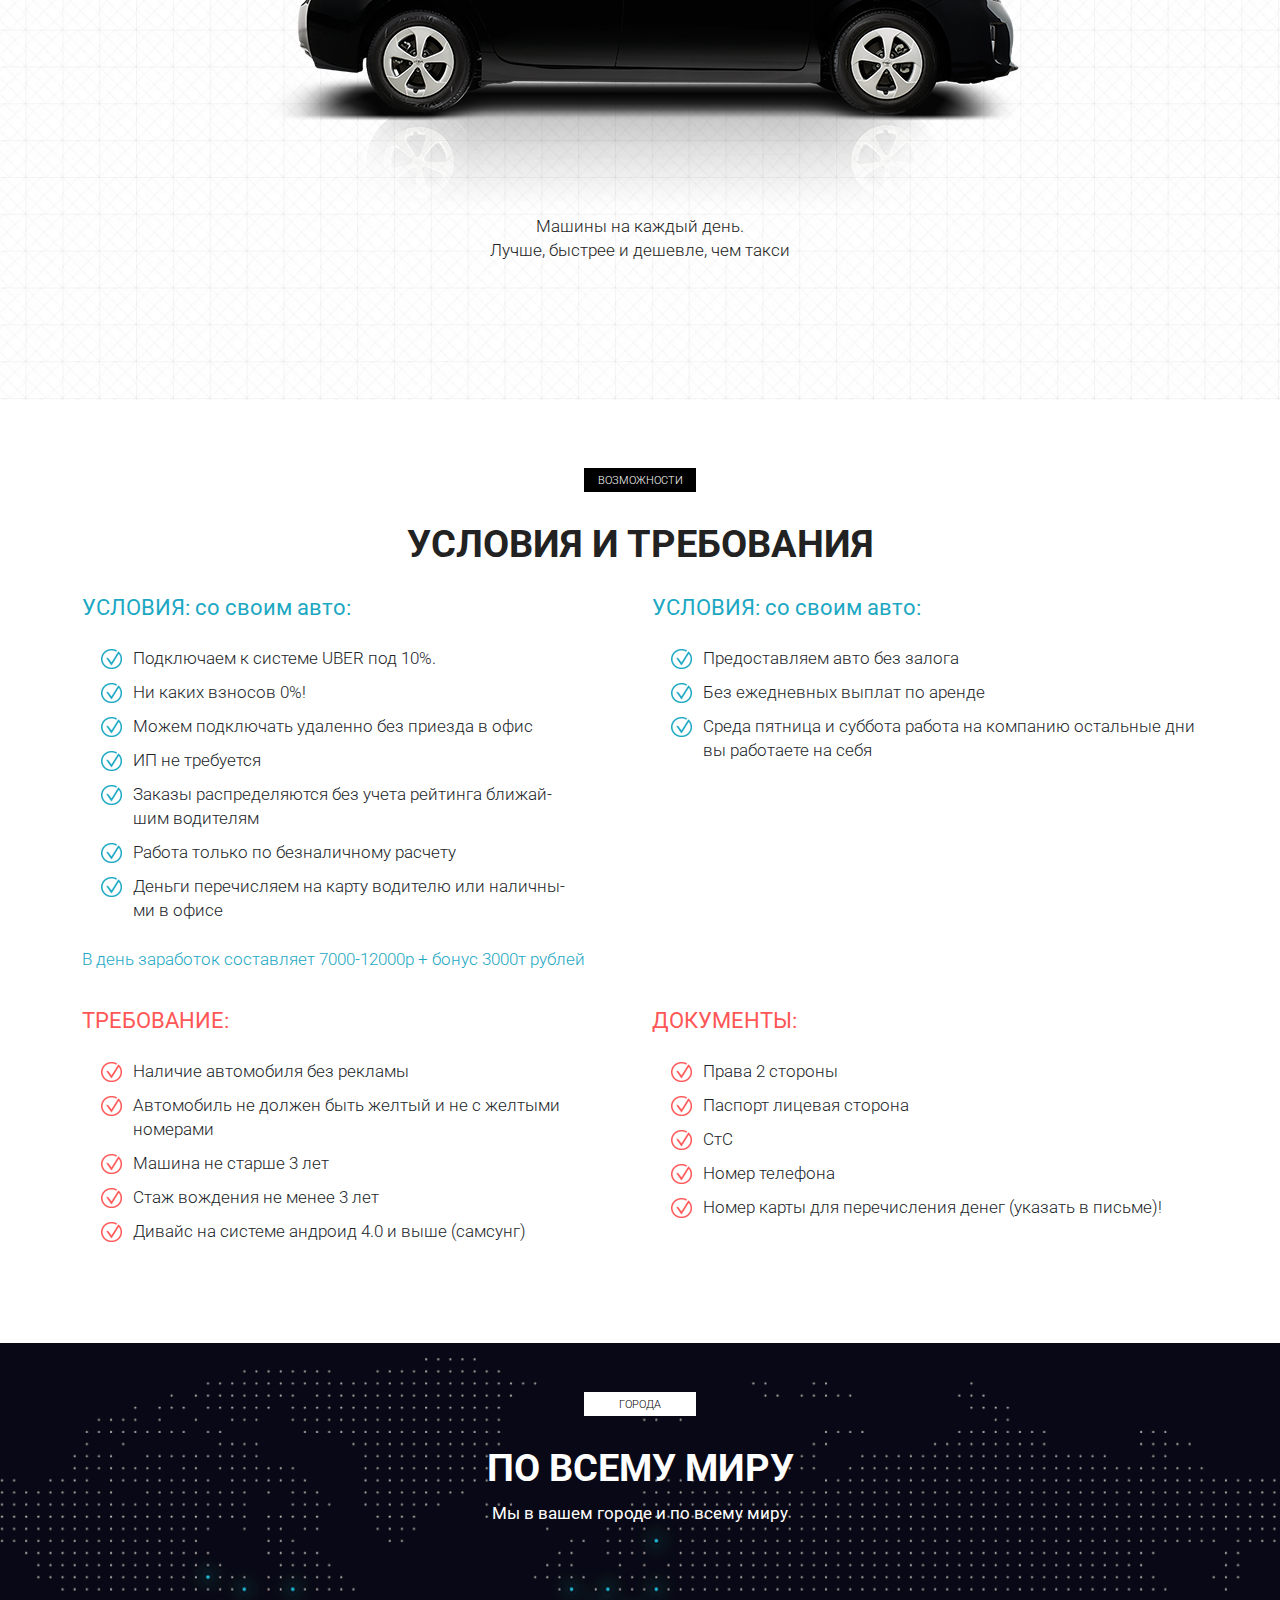
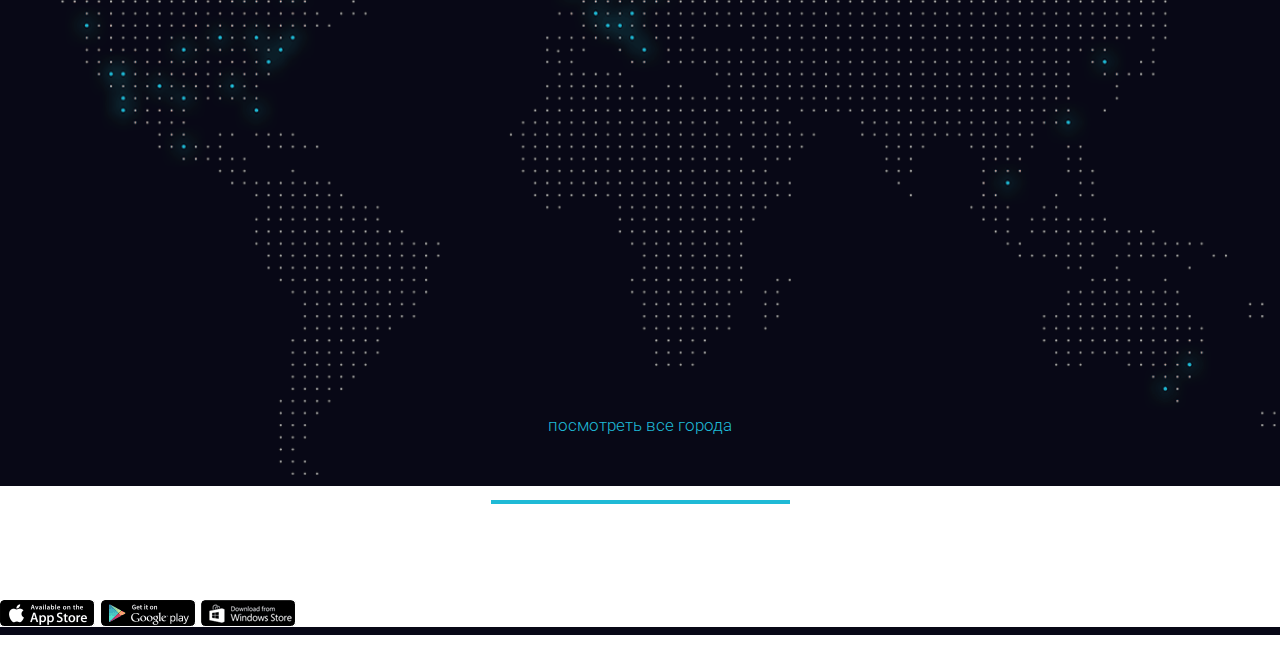
==== commit ab8ef6e1: "1" ====
--- a/src/index.html
+++ b/src/index.html
@@ -301,5 +301,31 @@
                 <p class="uber_world_description">посмотреть все города</p>
             </div>
         </section>
+
+        <section class="footer">
+            <div class="container">
+                <div class="footer_plank"></div>
+            </div>
+            <div class="sotial">
+                <div class="sotial_links">
+                    <div class="sotial_link_item">
+                        <img src="icons/f_icon.png" alt="1" class="sotial_link_img">
+                    </div>
+                    <div class="sotial_link_item">
+                        <img src="icons/t_icon.png" alt="1" class="sotial_link_img">
+                    </div>
+                    <div class="sotial_link_item">
+                        <img src="icons/li_icon.png" alt="1" class="sotial_link_img">
+                    </div>
+                    <div class="sotial_link_item">
+                        <img src="icons/in_icon.png" alt="1" class="sotial_link_img">
+                    </div>
+                </div>
+            </div>
+            <div class="marketplace">
+                <a href="#"><img src="icons/app.png" alt="1"></a>
+            </div>
+            <div class="footer_border"></div>
+        </section>
     </body>
 </html>--- a/src/css/style.min.css
+++ b/src/css/style.min.css
@@ -1 +1 @@
-*{font-family:"Roboto",sans-serif}header{position:relative;height:50px}nav{position:fixed;width:100%;height:50px;background-color:#212121;z-index:2}.menu{display:-webkit-box;display:-ms-flexbox;display:flex;-webkit-box-pack:justify;-ms-flex-pack:justify;justify-content:space-between;padding:13px 70px;margin:0;list-style-type:none}.menu .menu_link{color:#fff;font-size:15px;font-weight:300}.menu .menu_item{border-right:2px dotted #000;padding-right:28px}.subheader{position:absolute;top:50px;width:100%;height:84px;background-color:rgba(0,0,0,.6)}.subheader .subheader_logo{display:block;max-width:100%;margin-top:16px}.subheader .subheader_official{margin-top:6px;opacity:.5;color:#fff;font-size:13px;font-weight:400}.subheader .subheader_call{color:#fff;font-size:12px;font-weight:300;margin-top:19px;text-align:right}.subheader .subheader_phone{display:block;margin-top:8px;color:#fff;font-size:22px;font-weight:400;text-transform:uppercase;text-align:right;line-height:12px}.subheader .subheader_btn{margin-top:19px;width:172px;height:46px;-webkit-box-shadow:inset 0 -3px 0 rgba(0,0,0,.12);box-shadow:inset 0 -3px 0 rgba(0,0,0,.12);border:none;border-radius:4px;background-image:-webkit-gradient(linear, left bottom, left top, from(#1eacc7), to(#4ce2ff));background-image:linear-gradient(to top, #1eacc7 0%, #4ce2ff 100%);text-shadow:1px 1px 0 rgba(0,0,0,.21);color:#fff;font-size:14px;font-weight:400;text-transform:uppercase}.subheader .subheader_btn:hover{background-image:none;background-color:#1eacc7}.promo{min-height:800px;background:url("../img/car_door.png") center center/cover no-repeat;padding:150px 0 135px 0}.promo .promo_header{color:#fff;font-weight:700;text-transform:uppercase;font-size:60px;line-height:60px;margin:0;text-align:center}.promo .promo_subheader{color:#fff;font-weight:700;text-transform:uppercase;font-size:36px;line-height:36px;margin:0;margin-top:22px;text-align:center}.promo .promo_descr{color:#fff;font-size:18px;font-weight:400;line-height:24px;text-align:center;margin-top:23px}.promo .promo_btn{display:block;margin:118px auto 0 auto;width:259px;height:63px;-webkit-box-shadow:inset 0 -4px 0 rgba(0,0,0,.12);box-shadow:inset 0 -4px 0 rgba(0,0,0,.12);border:none;border-radius:4px;background-image:-webkit-gradient(linear, left bottom, left top, from(#1eacc7), to(#4ce2ff));background-image:linear-gradient(to top, #1eacc7 0%, #4ce2ff 100%);text-shadow:1px 1px 0 rgba(0,0,0,.21);color:#fff;font-size:18px;font-weight:400;text-transform:uppercase}.promo .promo_btn:hover{background-image:none;background-color:#1eacc7}.reasons{padding:71px 0 65px 0}.reasons .reasons_block{display:-webkit-box;display:-ms-flexbox;display:flex;-webkit-box-pack:center;-ms-flex-pack:center;justify-content:center;-webkit-box-align:center;-ms-flex-align:center;align-items:center;margin-top:35px}.reasons .reasons_block .reasons_round{display:-webkit-box;display:-ms-flexbox;display:flex;-webkit-box-pack:center;-ms-flex-pack:center;justify-content:center;-webkit-box-align:center;-ms-flex-align:center;align-items:center;margin-right:26px;width:113px;height:113px;background-color:#1eacc7;border-radius:100%}.reasons .reasons_block .reasons_descr{width:343px}.reasons .reasons_block .reasons_descr .reasons_subtitle{line-height:21px;color:#1eacc7;font-size:17px;font-weight:400}.reasons .reasons_block .reasons_descr .reasons_text{color:#202020;font-size:15px;font-weight:300;line-height:21px}.label{margin:0 auto;height:24px;width:112px;padding:5px 12px;background-color:#000;color:#fff;font-size:11px;font-weight:300;text-transform:uppercase;text-align:center}.label_white{background-color:#fff;color:#000}.title{margin-bottom:0;margin-top:38px;line-height:28px;color:#222;font-size:38px;font-weight:700;text-transform:uppercase;text-align:center}.title_white{color:#fff}.subtitle{margin-top:19px;color:#222;font-size:17px;font-weight:400;text-align:center}.subtitle_white{color:#fff}.mobile{min-height:864px;padding:48px 0 79px 0;background:url("../img/app_bg.png") center center/cover no-repeat}.mobile .row{margin-top:32px}.mobile_item{position:relative;width:320px;height:280px;margin:0 auto;margin-bottom:19px;padding-top:92px}.mobile_item_1{background:url("../img/mob_app_2.png") center center/cover no-repeat}.mobile_item_2{background:url("../img/mob_app_1.png") center center/cover no-repeat}.mobile_item_3{background:url("../img/mob_app_6.png") center center/cover no-repeat}.mobile_item_4{background:url("../img/mob_app_5.png") center center/cover no-repeat}.mobile_item_5{background:url("../img/mob_app_4.png") center center/cover no-repeat}.mobile_item_6{background:url("../img/mob_app_3.png") center center/cover no-repeat}.mobile_item_subtitle{color:#fff;font-size:24px;font-weight:400;line-height:31px;text-align:center;text-transform:uppercase}.mobile_item_plus{display:-webkit-box;display:-ms-flexbox;display:flex;-webkit-box-pack:center;-ms-flex-pack:center;justify-content:center;-webkit-box-align:center;-ms-flex-align:center;align-items:center;position:absolute;bottom:35px;left:50%;-webkit-transform:translateX(-50%);transform:translateX(-50%);width:26px;height:26px;background-color:#000;margin:0 auto;border-radius:100%;cursor:pointer}.mobile_item_plus:before{content:"";display:block;width:14px;height:2px;background-color:#1eacc7;-webkit-transition:.3s all;transition:.3s all}.mobile_item_plus:after{content:"";position:absolute;left:50%;-webkit-transform:translateX(-50%);transform:translateX(-50%);display:block;height:14px;width:2px;background-color:#1eacc7;-webkit-transition:.3s all;transition:.3s all}.mobile_item_plus:hover:before,.mobile_item_plus:hover:after{background-color:#ff5656}.choice{min-height:896px;padding:57px 0 138px 0;background:url("../img/bg_choice.png") center center/cover no-repeat}.choice .uber_car{display:block;margin:0 auto;margin-top:56px}.choice_description{margin:0 auto;margin-top:4px;color:#222;font-size:17px;font-weight:300;line-height:24px;text-align:center}.require{padding:68px 0 84px 0}.require_block{margin:33px 0}.require_block_nmb{margin-bottom:0px}.require_title{color:#1ca8c3;font-size:22px;font-weight:400}.require_list{list-style-type:none;padding-left:51px;margin-top:22px}.require_list li{position:relative;font-size:17px;font-weight:300;line-height:24px;margin-bottom:10px}.require_list li:before{content:"";display:block;position:absolute;left:-32px;top:3px;width:21px;height:20px;background:url("../icons/blue.png") center center/cover no-repeat}.require_descr{margin-top:25px;font-size:17px;font-weight:300;line-height:24px;color:#1ca8c3}.require .warning .require_title{color:#ff5656}.require .warning .require_list li:before{background:url("../icons/red.png") center center/cover no-repeat}.uber_world{min-height:717px;padding:49px 0 49px 0;background:url("../img/uber_world.png") center center/cover no-repeat}.uber_world_description{margin:0 auto;margin-top:486px;color:#1fbad6;font-size:17px;font-weight:300;line-height:24px;text-align:center}/*# sourceMappingURL=style.min.css.map */+*{font-family:"Roboto",sans-serif}header{position:relative;height:50px}nav{position:fixed;width:100%;height:50px;background-color:#212121;z-index:2}.menu{display:-webkit-box;display:-ms-flexbox;display:flex;-webkit-box-pack:justify;-ms-flex-pack:justify;justify-content:space-between;padding:13px 70px;margin:0;list-style-type:none}.menu .menu_link{color:#fff;font-size:15px;font-weight:300}.menu .menu_item{border-right:2px dotted #000;padding-right:28px}.subheader{position:absolute;top:50px;width:100%;height:84px;background-color:rgba(0,0,0,.6)}.subheader .subheader_logo{display:block;max-width:100%;margin-top:16px}.subheader .subheader_official{margin-top:6px;opacity:.5;color:#fff;font-size:13px;font-weight:400}.subheader .subheader_call{color:#fff;font-size:12px;font-weight:300;margin-top:19px;text-align:right}.subheader .subheader_phone{display:block;margin-top:8px;color:#fff;font-size:22px;font-weight:400;text-transform:uppercase;text-align:right;line-height:12px}.subheader .subheader_btn{margin-top:19px;width:172px;height:46px;-webkit-box-shadow:inset 0 -3px 0 rgba(0,0,0,.12);box-shadow:inset 0 -3px 0 rgba(0,0,0,.12);border:none;border-radius:4px;background-image:-webkit-gradient(linear, left bottom, left top, from(#1eacc7), to(#4ce2ff));background-image:linear-gradient(to top, #1eacc7 0%, #4ce2ff 100%);text-shadow:1px 1px 0 rgba(0,0,0,.21);color:#fff;font-size:14px;font-weight:400;text-transform:uppercase}.subheader .subheader_btn:hover{background-image:none;background-color:#1eacc7}.promo{min-height:800px;background:url("../img/car_door.png") center center/cover no-repeat;padding:150px 0 135px 0}.promo .promo_header{color:#fff;font-weight:700;text-transform:uppercase;font-size:60px;line-height:60px;margin:0;text-align:center}.promo .promo_subheader{color:#fff;font-weight:700;text-transform:uppercase;font-size:36px;line-height:36px;margin:0;margin-top:22px;text-align:center}.promo .promo_descr{color:#fff;font-size:18px;font-weight:400;line-height:24px;text-align:center;margin-top:23px}.promo .promo_btn{display:block;margin:118px auto 0 auto;width:259px;height:63px;-webkit-box-shadow:inset 0 -4px 0 rgba(0,0,0,.12);box-shadow:inset 0 -4px 0 rgba(0,0,0,.12);border:none;border-radius:4px;background-image:-webkit-gradient(linear, left bottom, left top, from(#1eacc7), to(#4ce2ff));background-image:linear-gradient(to top, #1eacc7 0%, #4ce2ff 100%);text-shadow:1px 1px 0 rgba(0,0,0,.21);color:#fff;font-size:18px;font-weight:400;text-transform:uppercase}.promo .promo_btn:hover{background-image:none;background-color:#1eacc7}.reasons{padding:71px 0 65px 0}.reasons .reasons_block{display:-webkit-box;display:-ms-flexbox;display:flex;-webkit-box-pack:center;-ms-flex-pack:center;justify-content:center;-webkit-box-align:center;-ms-flex-align:center;align-items:center;margin-top:35px}.reasons .reasons_block .reasons_round{display:-webkit-box;display:-ms-flexbox;display:flex;-webkit-box-pack:center;-ms-flex-pack:center;justify-content:center;-webkit-box-align:center;-ms-flex-align:center;align-items:center;margin-right:26px;width:113px;height:113px;background-color:#1eacc7;border-radius:100%}.reasons .reasons_block .reasons_descr{width:343px}.reasons .reasons_block .reasons_descr .reasons_subtitle{line-height:21px;color:#1eacc7;font-size:17px;font-weight:400}.reasons .reasons_block .reasons_descr .reasons_text{color:#202020;font-size:15px;font-weight:300;line-height:21px}.label{margin:0 auto;height:24px;width:112px;padding:5px 12px;background-color:#000;color:#fff;font-size:11px;font-weight:300;text-transform:uppercase;text-align:center}.label_white{background-color:#fff;color:#000}.title{margin-bottom:0;margin-top:38px;line-height:28px;color:#222;font-size:38px;font-weight:700;text-transform:uppercase;text-align:center}.title_white{color:#fff}.subtitle{margin-top:19px;color:#222;font-size:17px;font-weight:400;text-align:center}.subtitle_white{color:#fff}.mobile{min-height:864px;padding:48px 0 79px 0;background:url("../img/app_bg.png") center center/cover no-repeat}.mobile .row{margin-top:32px}.mobile_item{position:relative;width:320px;height:280px;margin:0 auto;margin-bottom:19px;padding-top:92px}.mobile_item_1{background:url("../img/mob_app_2.png") center center/cover no-repeat}.mobile_item_2{background:url("../img/mob_app_1.png") center center/cover no-repeat}.mobile_item_3{background:url("../img/mob_app_6.png") center center/cover no-repeat}.mobile_item_4{background:url("../img/mob_app_5.png") center center/cover no-repeat}.mobile_item_5{background:url("../img/mob_app_4.png") center center/cover no-repeat}.mobile_item_6{background:url("../img/mob_app_3.png") center center/cover no-repeat}.mobile_item_subtitle{color:#fff;font-size:24px;font-weight:400;line-height:31px;text-align:center;text-transform:uppercase}.mobile_item_plus{display:-webkit-box;display:-ms-flexbox;display:flex;-webkit-box-pack:center;-ms-flex-pack:center;justify-content:center;-webkit-box-align:center;-ms-flex-align:center;align-items:center;position:absolute;bottom:35px;left:50%;-webkit-transform:translateX(-50%);transform:translateX(-50%);width:26px;height:26px;background-color:#000;margin:0 auto;border-radius:100%;cursor:pointer}.mobile_item_plus:before{content:"";display:block;width:14px;height:2px;background-color:#1eacc7;-webkit-transition:.3s all;transition:.3s all}.mobile_item_plus:after{content:"";position:absolute;left:50%;-webkit-transform:translateX(-50%);transform:translateX(-50%);display:block;height:14px;width:2px;background-color:#1eacc7;-webkit-transition:.3s all;transition:.3s all}.mobile_item_plus:hover:before,.mobile_item_plus:hover:after{background-color:#ff5656}.choice{min-height:896px;padding:57px 0 138px 0;background:url("../img/bg_choice.png") center center/cover no-repeat}.choice .uber_car{display:block;margin:0 auto;margin-top:56px}.choice_description{margin:0 auto;margin-top:4px;color:#222;font-size:17px;font-weight:300;line-height:24px;text-align:center}.require{padding:68px 0 84px 0}.require_block{margin:33px 0}.require_block_nmb{margin-bottom:0px}.require_title{color:#1ca8c3;font-size:22px;font-weight:400}.require_list{list-style-type:none;padding-left:51px;margin-top:22px}.require_list li{position:relative;font-size:17px;font-weight:300;line-height:24px;margin-bottom:10px}.require_list li:before{content:"";display:block;position:absolute;left:-32px;top:3px;width:21px;height:20px;background:url("../icons/blue.png") center center/cover no-repeat}.require_descr{margin-top:25px;font-size:17px;font-weight:300;line-height:24px;color:#1ca8c3}.require .warning .require_title{color:#ff5656}.require .warning .require_list li:before{background:url("../icons/red.png") center center/cover no-repeat}.uber_world{min-height:717px;padding:49px 0 49px 0;background:url("../img/uber_world.png") center center/cover no-repeat}.uber_world_description{margin:0 auto;margin-top:486px;color:#1fbad6;font-size:17px;font-weight:300;line-height:24px;text-align:center}.footer{margin-top:14px;height:156px}.footer_border{height:8px;background-color:#070716}.footer_plank{display:-webkit-box;display:-ms-flexbox;display:flex;margin:0 auto;width:299px;height:4px;background-color:#1fbad6}/*# sourceMappingURL=style.min.css.map */